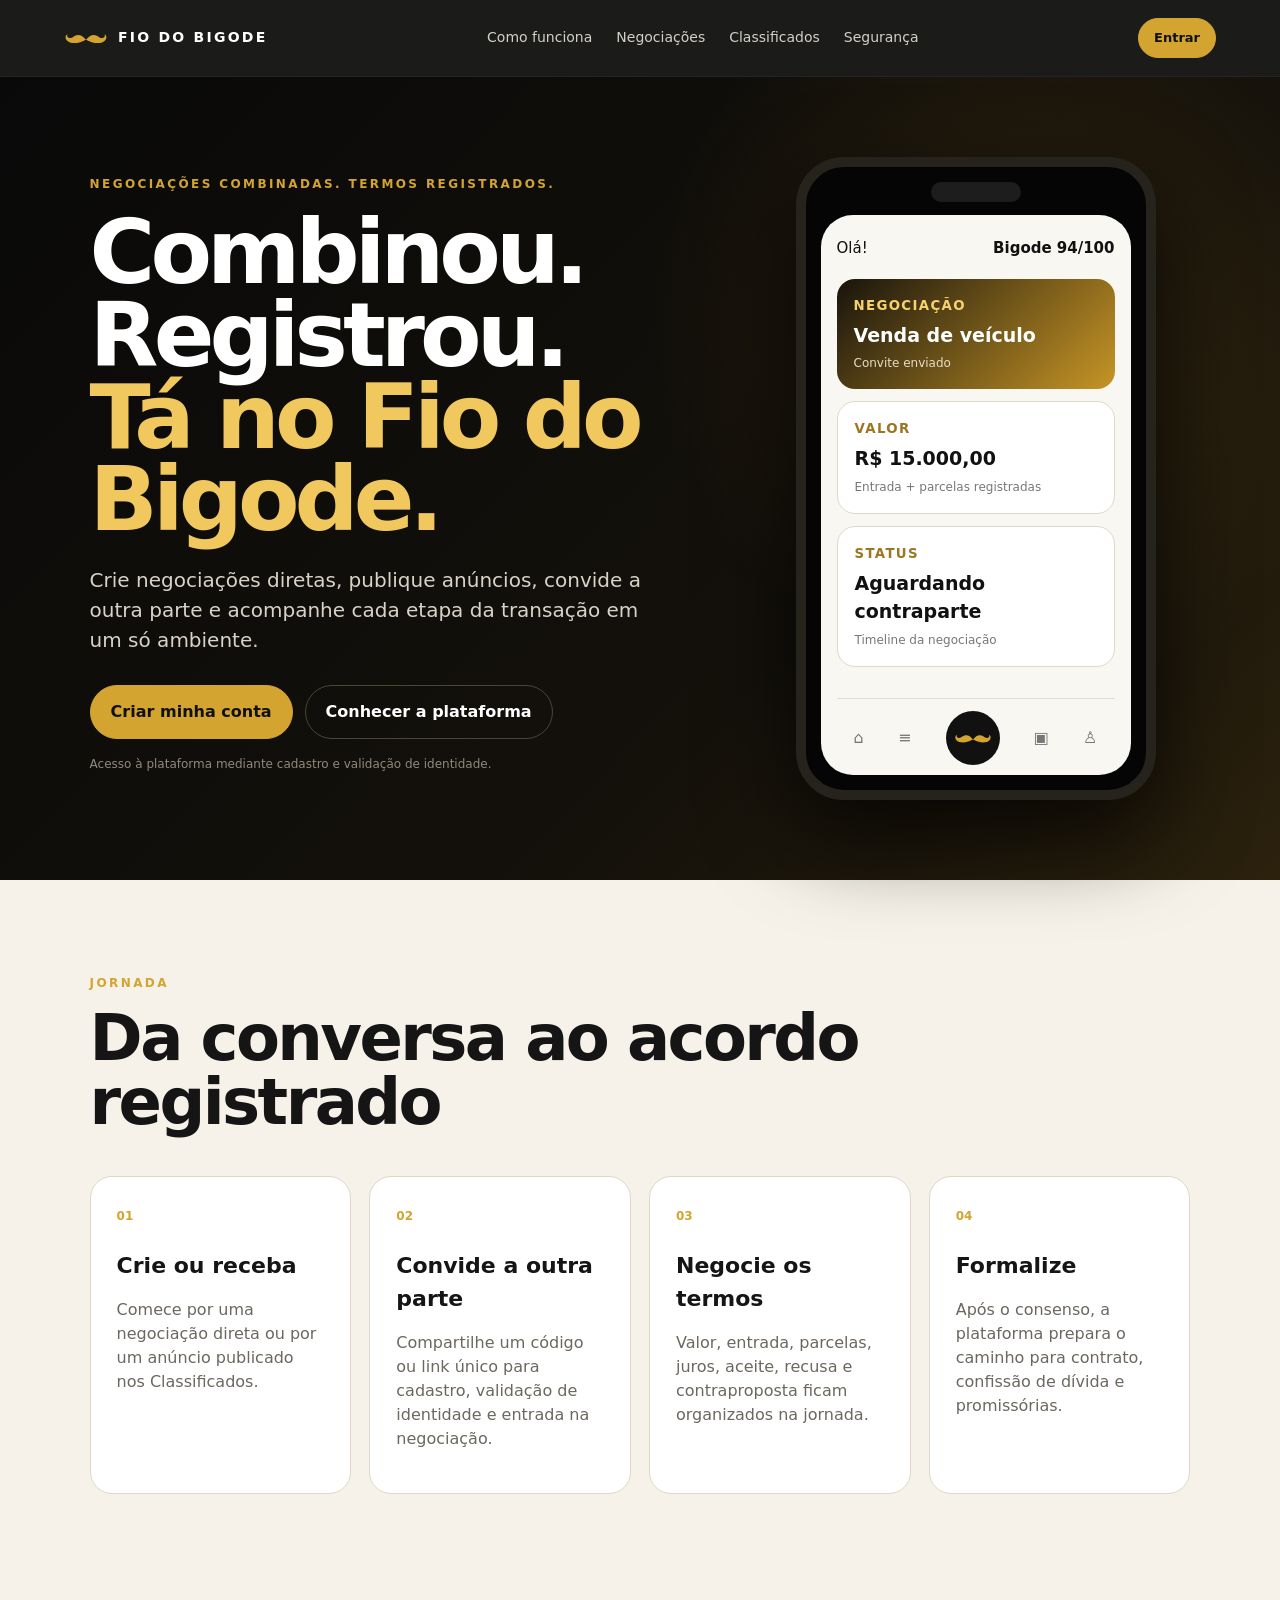
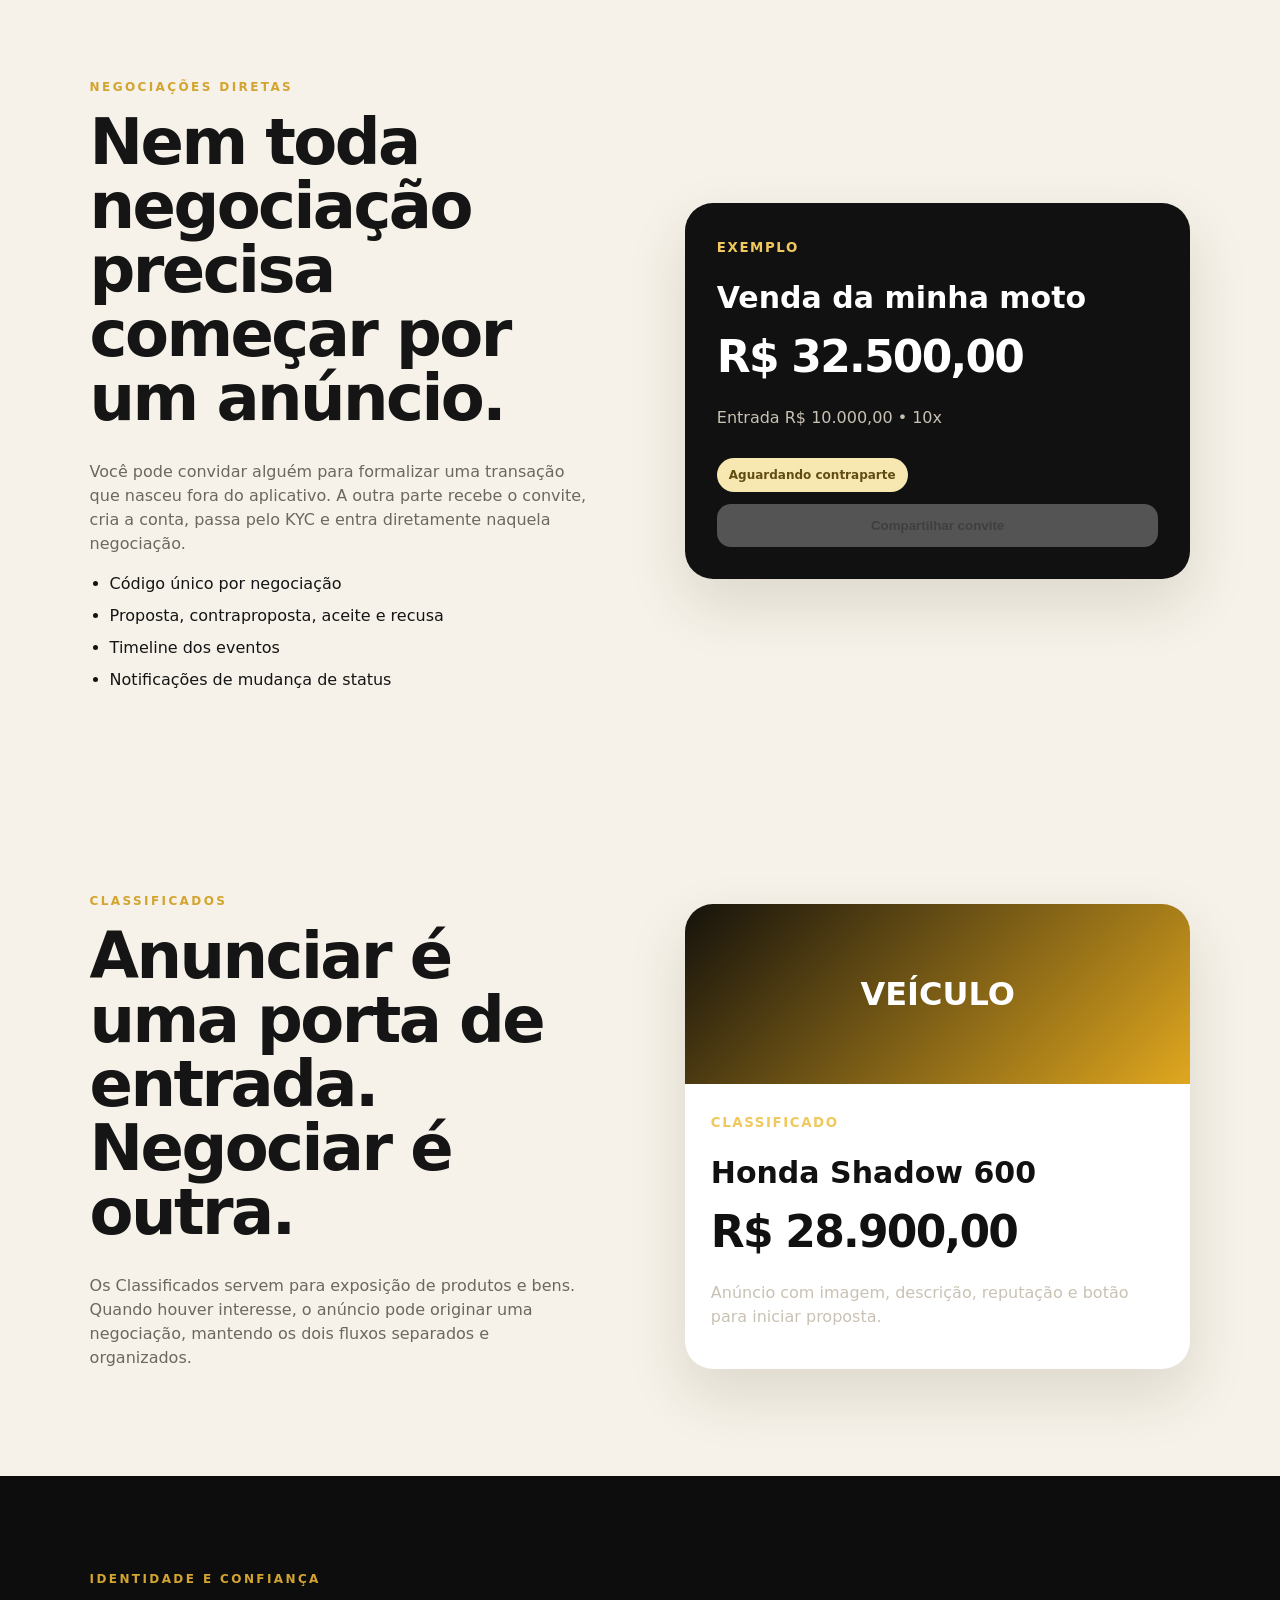
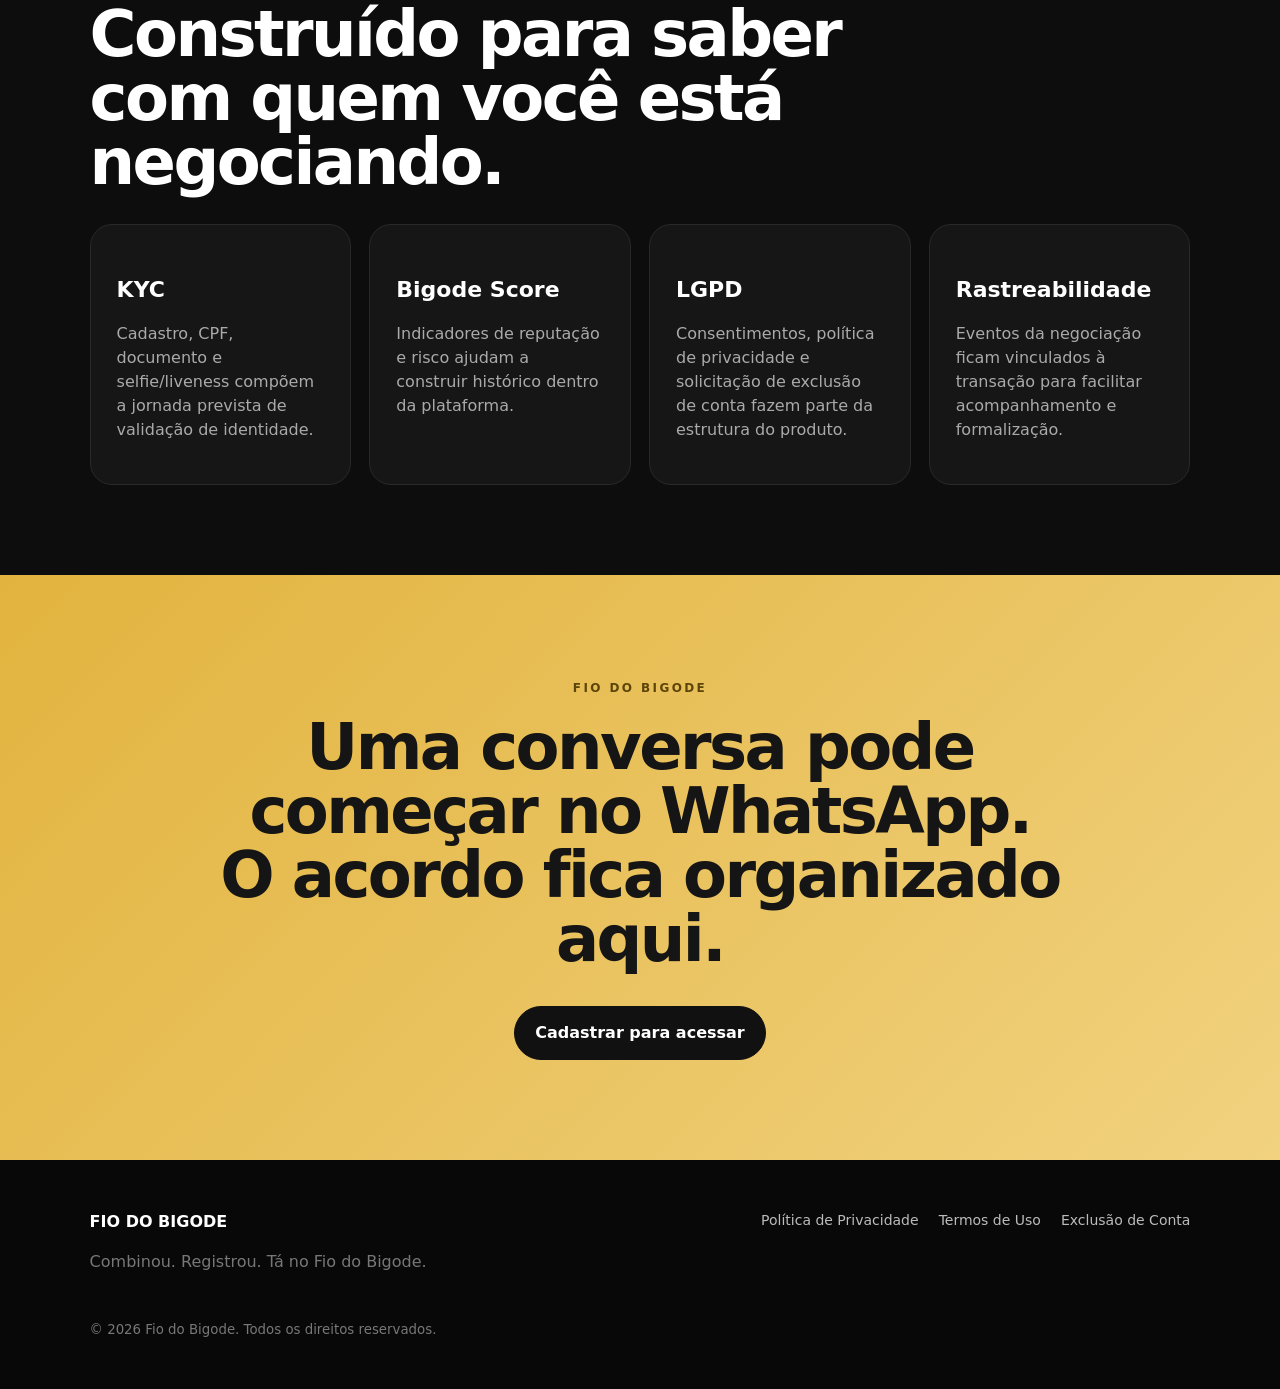
==== index.html @ cb6062fe "fix: replace public demo CTAs with authenticated access" ====
<!doctype html>
<html lang="pt-BR">
<head>
  <meta charset="utf-8">
  <meta name="viewport" content="width=device-width,initial-scale=1">
  <meta name="theme-color" content="#0b0b0b">
  <meta name="description" content="Fio do Bigode: negociações, anúncios e formalização digital em um só lugar.">
  <title>Fio do Bigode — Combinou. Registrou.</title>
  <link rel="stylesheet" href="estilo.css">
</head>
<body>
<header class="topbar">
  <a class="brand" href="#inicio" aria-label="Fio do Bigode">
    <svg class="logo-mark" viewBox="0 0 100 46" aria-hidden="true"><path d="M50 27C44 20 39 16 32 16C23 16 20 24 12 23C8 22 6 19 8 15C3 16 2 23 6 28C12 35 24 36 35 33C42 31 47 28 50 27C53 28 58 31 65 33C76 36 88 35 94 28C98 23 97 16 92 15C94 19 92 22 88 23C80 24 77 16 68 16C61 16 56 20 50 27Z"/></svg>
    <span>FIO DO BIGODE</span>
  </a>
  <nav>
    <a href="#como-funciona">Como funciona</a>
    <a href="#negociacoes">Negociações</a>
    <a href="#classificados">Classificados</a>
    <a href="#seguranca">Segurança</a>
  </nav>
  <a class="btn small" href="https://sergiovfr-uni.github.io/fio-do-bigode-prototype/live.html">Entrar</a>
</header>

<main>
  <section class="hero" id="inicio">
    <div class="hero-copy">
      <span class="eyebrow">NEGOCIAÇÕES COMBINADAS. TERMOS REGISTRADOS.</span>
      <h1>Combinou.<br>Registrou.<br><em>Tá no Fio do Bigode.</em></h1>
      <p>Crie negociações diretas, publique anúncios, convide a outra parte e acompanhe cada etapa da transação em um só ambiente.</p>
      <div class="hero-actions">
        <a class="btn" href="https://sergiovfr-uni.github.io/fio-do-bigode-prototype/live.html?register=1">Criar minha conta</a>
        <a class="btn ghost" href="#como-funciona">Conhecer a plataforma</a>
      </div>
      <p class="note">Acesso à plataforma mediante cadastro e validação de identidade.</p>
    </div>
    <div class="phone" aria-label="Prévia do aplicativo">
      <div class="phone-top"></div>
      <div class="phone-screen">
        <div class="app-head"><span>Olá!</span><b>Bigode 94/100</b></div>
        <div class="mini-card gold"><small>NEGOCIAÇÃO</small><strong>Venda de veículo</strong><span>Convite enviado</span></div>
        <div class="mini-card"><small>VALOR</small><strong>R$ 15.000,00</strong><span>Entrada + parcelas registradas</span></div>
        <div class="mini-card"><small>STATUS</small><strong>Aguardando contraparte</strong><span>Timeline da negociação</span></div>
        <div class="app-nav"><span>⌂</span><span>≡</span><b><svg class="nav-logo" viewBox="0 0 100 46" aria-hidden="true"><path d="M50 27C44 20 39 16 32 16C23 16 20 24 12 23C8 22 6 19 8 15C3 16 2 23 6 28C12 35 24 36 35 33C42 31 47 28 50 27C53 28 58 31 65 33C76 36 88 35 94 28C98 23 97 16 92 15C94 19 92 22 88 23C80 24 77 16 68 16C61 16 56 20 50 27Z"/></svg></b><span>▣</span><span>♙</span></div>
      </div>
    </div>
  </section>

  <section class="section" id="como-funciona">
    <div class="section-head"><span class="eyebrow">JORNADA</span><h2>Da conversa ao acordo registrado</h2></div>
    <div class="steps">
      <article><span>01</span><h3>Crie ou receba</h3><p>Comece por uma negociação direta ou por um anúncio publicado nos Classificados.</p></article>
      <article><span>02</span><h3>Convide a outra parte</h3><p>Compartilhe um código ou link único para cadastro, validação de identidade e entrada na negociação.</p></article>
      <article><span>03</span><h3>Negocie os termos</h3><p>Valor, entrada, parcelas, juros, aceite, recusa e contraproposta ficam organizados na jornada.</p></article>
      <article><span>04</span><h3>Formalize</h3><p>Após o consenso, a plataforma prepara o caminho para contrato, confissão de dívida e promissórias.</p></article>
    </div>
  </section>

  <section class="section split" id="negociacoes">
    <div>
      <span class="eyebrow">NEGOCIAÇÕES DIRETAS</span>
      <h2>Nem toda negociação precisa começar por um anúncio.</h2>
      <p>Você pode convidar alguém para formalizar uma transação que nasceu fora do aplicativo. A outra parte recebe o convite, cria a conta, passa pelo KYC e entra diretamente naquela negociação.</p>
      <ul>
        <li>Código único por negociação</li>
        <li>Proposta, contraproposta, aceite e recusa</li>
        <li>Timeline dos eventos</li>
        <li>Notificações de mudança de status</li>
      </ul>
    </div>
    <div class="feature-card">
      <small>EXEMPLO</small>
      <h3>Venda da minha moto</h3>
      <div class="value">R$ 32.500,00</div>
      <p>Entrada R$ 10.000,00 • 10x</p>
      <div class="status">Aguardando contraparte</div>
      <button disabled>Compartilhar convite</button>
    </div>
  </section>

  <section class="section split reverse" id="classificados">
    <div class="feature-card listing">
      <div class="listing-cover">VEÍCULO</div>
      <small>CLASSIFICADO</small>
      <h3>Honda Shadow 600</h3>
      <div class="value">R$ 28.900,00</div>
      <p>Anúncio com imagem, descrição, reputação e botão para iniciar proposta.</p>
    </div>
    <div>
      <span class="eyebrow">CLASSIFICADOS</span>
      <h2>Anunciar é uma porta de entrada. Negociar é outra.</h2>
      <p>Os Classificados servem para exposição de produtos e bens. Quando houver interesse, o anúncio pode originar uma negociação, mantendo os dois fluxos separados e organizados.</p>
    </div>
  </section>

  <section class="section dark" id="seguranca">
    <div class="section-head"><span class="eyebrow">IDENTIDADE E CONFIANÇA</span><h2>Construído para saber com quem você está negociando.</h2></div>
    <div class="trust-grid">
      <article><h3>KYC</h3><p>Cadastro, CPF, documento e selfie/liveness compõem a jornada prevista de validação de identidade.</p></article>
      <article><h3>Bigode Score</h3><p>Indicadores de reputação e risco ajudam a construir histórico dentro da plataforma.</p></article>
      <article><h3>LGPD</h3><p>Consentimentos, política de privacidade e solicitação de exclusão de conta fazem parte da estrutura do produto.</p></article>
      <article><h3>Rastreabilidade</h3><p>Eventos da negociação ficam vinculados à transação para facilitar acompanhamento e formalização.</p></article>
    </div>
  </section>

  <section class="cta">
    <span class="eyebrow">FIO DO BIGODE</span>
    <h2>Uma conversa pode começar no WhatsApp.<br>O acordo fica organizado aqui.</h2>
    <a class="btn" href="https://sergiovfr-uni.github.io/fio-do-bigode-prototype/live.html?register=1">Cadastrar para acessar</a>
  </section>
</main>

<footer>
  <div><strong>FIO DO BIGODE</strong><p>Combinou. Registrou. Tá no Fio do Bigode.</p></div>
  <div class="footer-links">
    <a href="privacy.html">Política de Privacidade</a>
    <a href="terms.html">Termos de Uso</a>
    <a href="delete-account.html">Exclusão de Conta</a>
  </div>
  <small>© 2026 Fio do Bigode. Todos os direitos reservados.</small>
</footer>
</body>
</html>
---- estilo.css ----
:root{--bg:#0b0b0b;--panel:#141414;--gold:#d3a42f;--gold2:#f0c85e;--text:#f7f3e8;--muted:#aaa59a;--line:#2a2925;--white:#fff;--ink:#151515}*{box-sizing:border-box}html{scroll-behavior:smooth}body{margin:0;font-family:Inter,system-ui,-apple-system,BlinkMacSystemFont,"Segoe UI",sans-serif;background:#f6f2e9;color:var(--ink);line-height:1.5}a{text-decoration:none;color:inherit}.topbar{position:sticky;top:0;z-index:20;display:flex;align-items:center;justify-content:space-between;gap:24px;padding:18px 5vw;background:#0b0b0bee;color:#fff;backdrop-filter:blur(14px);border-bottom:1px solid #242424}.brand{display:flex;align-items:center;gap:10px;font-weight:900;letter-spacing:.16em;font-size:14px}.logo-mark{width:44px;height:24px;fill:var(--gold);display:block;flex:none}nav{display:flex;gap:24px;font-size:14px;color:#d4d0c8}nav a:hover{color:#fff}.btn{display:inline-flex;align-items:center;justify-content:center;border:1px solid var(--gold);background:var(--gold);color:#111;padding:14px 20px;border-radius:999px;font-weight:850}.btn.small{padding:9px 15px;font-size:13px}.btn.ghost{background:transparent;color:#fff;border-color:#4b4538}.hero{min-height:82vh;background:radial-gradient(circle at 80% 30%,#64491555,transparent 32%),linear-gradient(135deg,#090909,#14110b 65%,#2b210d);color:#fff;display:grid;grid-template-columns:1.15fr .85fr;gap:7vw;align-items:center;padding:80px 7vw}.hero h1{font-size:clamp(52px,7vw,100px);line-height:.92;margin:16px 0 24px;letter-spacing:-.055em}.hero h1 em{font-style:normal;color:var(--gold2)}.hero p{max-width:700px;font-size:20px;color:#d8d2c7}.eyebrow{display:inline-block;font-size:12px;font-weight:900;letter-spacing:.2em;color:var(--gold)}.hero-actions{display:flex;gap:12px;flex-wrap:wrap;margin-top:30px}.note{font-size:12px!important;color:#8f897f!important;margin-top:16px}.phone{width:min(360px,80vw);justify-self:center;border:10px solid #26231d;border-radius:48px;background:#050505;box-shadow:0 35px 90px #000b;padding:15px}.phone-top{width:90px;height:20px;background:#1d1d1d;border-radius:20px;margin:0 auto 13px}.phone-screen{background:#f9f7f1;border-radius:32px;padding:22px 16px 10px;color:#111;min-height:560px;display:flex;flex-direction:column}.app-head{display:flex;justify-content:space-between;align-items:center;font-size:15px;margin-bottom:20px}.mini-card{background:#fff;border:1px solid #ded8cb;border-radius:18px;padding:17px;margin-bottom:12px;display:grid;gap:5px}.mini-card.gold{background:linear-gradient(135deg,#18140c,#c69526);color:#fff;border:0}.mini-card small{font-weight:900;letter-spacing:.1em;color:#9d7623}.mini-card.gold small{color:#f6d26e}.mini-card strong{font-size:19px}.mini-card span{font-size:12px;color:#777}.mini-card.gold span{color:#e8ddc5}.app-nav{margin-top:auto;border-top:1px solid #e2ddd1;display:flex;justify-content:space-around;align-items:center;padding-top:12px;color:#777}.app-nav b{display:grid;place-items:center;width:54px;height:54px;border-radius:50%;background:#111;color:var(--gold)}.nav-logo{width:38px;height:20px;fill:var(--gold);display:block}.section{padding:90px 7vw}.section-head{max-width:800px}.section h2,.cta h2{font-size:clamp(36px,5vw,68px);letter-spacing:-.04em;line-height:1;margin:12px 0 30px}.steps{display:grid;grid-template-columns:repeat(4,1fr);gap:18px;margin-top:42px}.steps article,.trust-grid article{background:#fff;border:1px solid #ded8ca;border-radius:22px;padding:26px}.steps article>span{font-size:12px;font-weight:900;color:var(--gold)}.steps h3,.trust-grid h3{font-size:22px;margin:22px 0 8px}.steps p,.trust-grid p,.split p{color:#6c675f}.split{display:grid;grid-template-columns:1fr 1fr;gap:7vw;align-items:center}.split.reverse>div:first-child{order:1}.split ul{padding-left:20px;display:grid;gap:8px}.feature-card{background:#111;color:#fff;border-radius:28px;padding:32px;box-shadow:0 25px 60px #3d2c1022}.feature-card small{color:var(--gold2);font-weight:900;letter-spacing:.12em}.feature-card h3{font-size:30px;margin:16px 0 4px}.value{font-size:44px;font-weight:900;letter-spacing:-.04em}.feature-card p{color:#c9c2b4}.status{display:inline-block;background:#f7e8b1;color:#614d13;border-radius:999px;padding:8px 12px;font-size:12px;font-weight:850;margin:12px 0}.feature-card button{width:100%;padding:14px;border:0;border-radius:14px;font-weight:800}.listing{padding:0;overflow:hidden;background:#fff;color:#111}.listing-cover{height:180px;background:linear-gradient(135deg,#15120c,#e0a71f);display:grid;place-items:center;color:#fff;font-size:32px;font-weight:900;margin-bottom:26px}.listing small,.listing h3,.listing .value,.listing p{margin-left:26px;margin-right:26px}.listing p{padding-bottom:24px}.dark{background:#0d0d0d;color:#fff}.dark h2{max-width:900px}.trust-grid{display:grid;grid-template-columns:repeat(4,1fr);gap:18px}.trust-grid article{background:#161616;border-color:#292929}.trust-grid p{color:#aaa}.cta{text-align:center;padding:100px 7vw;background:linear-gradient(135deg,#e2b33e,#f1d27f)}.cta .eyebrow{color:#5c4509}.cta h2{max-width:900px;margin:16px auto 35px}.cta .btn{background:#111;border-color:#111;color:#fff}footer{background:#080808;color:#fff;padding:50px 7vw;display:grid;grid-template-columns:1fr auto;gap:30px;align-items:start}footer p,footer small{color:#777}.footer-links{display:flex;gap:20px;flex-wrap:wrap;color:#bbb;font-size:14px}footer small{grid-column:1/-1}@media(max-width:900px){nav{display:none}.hero,.split{grid-template-columns:1fr}.hero{padding-top:55px}.phone{margin-top:20px}.steps,.trust-grid{grid-template-columns:1fr 1fr}.split.reverse>div:first-child{order:0}}@media(max-width:600px){.topbar{padding:14px 18px}.brand span:last-child{font-size:11px}.logo-mark{width:38px;height:20px}.hero,.section,.cta{padding-left:22px;padding-right:22px}.hero{min-height:auto;padding-bottom:60px}.hero h1{font-size:52px}.hero p{font-size:17px}.hero-actions{display:grid}.phone{width:100%}.steps,.trust-grid{grid-template-columns:1fr}.section{padding-top:65px;padding-bottom:65px}.section h2,.cta h2{font-size:40px}.feature-card{padding:24px}.value{font-size:36px}footer{grid-template-columns:1fr}.footer-links{display:grid;gap:10px}}
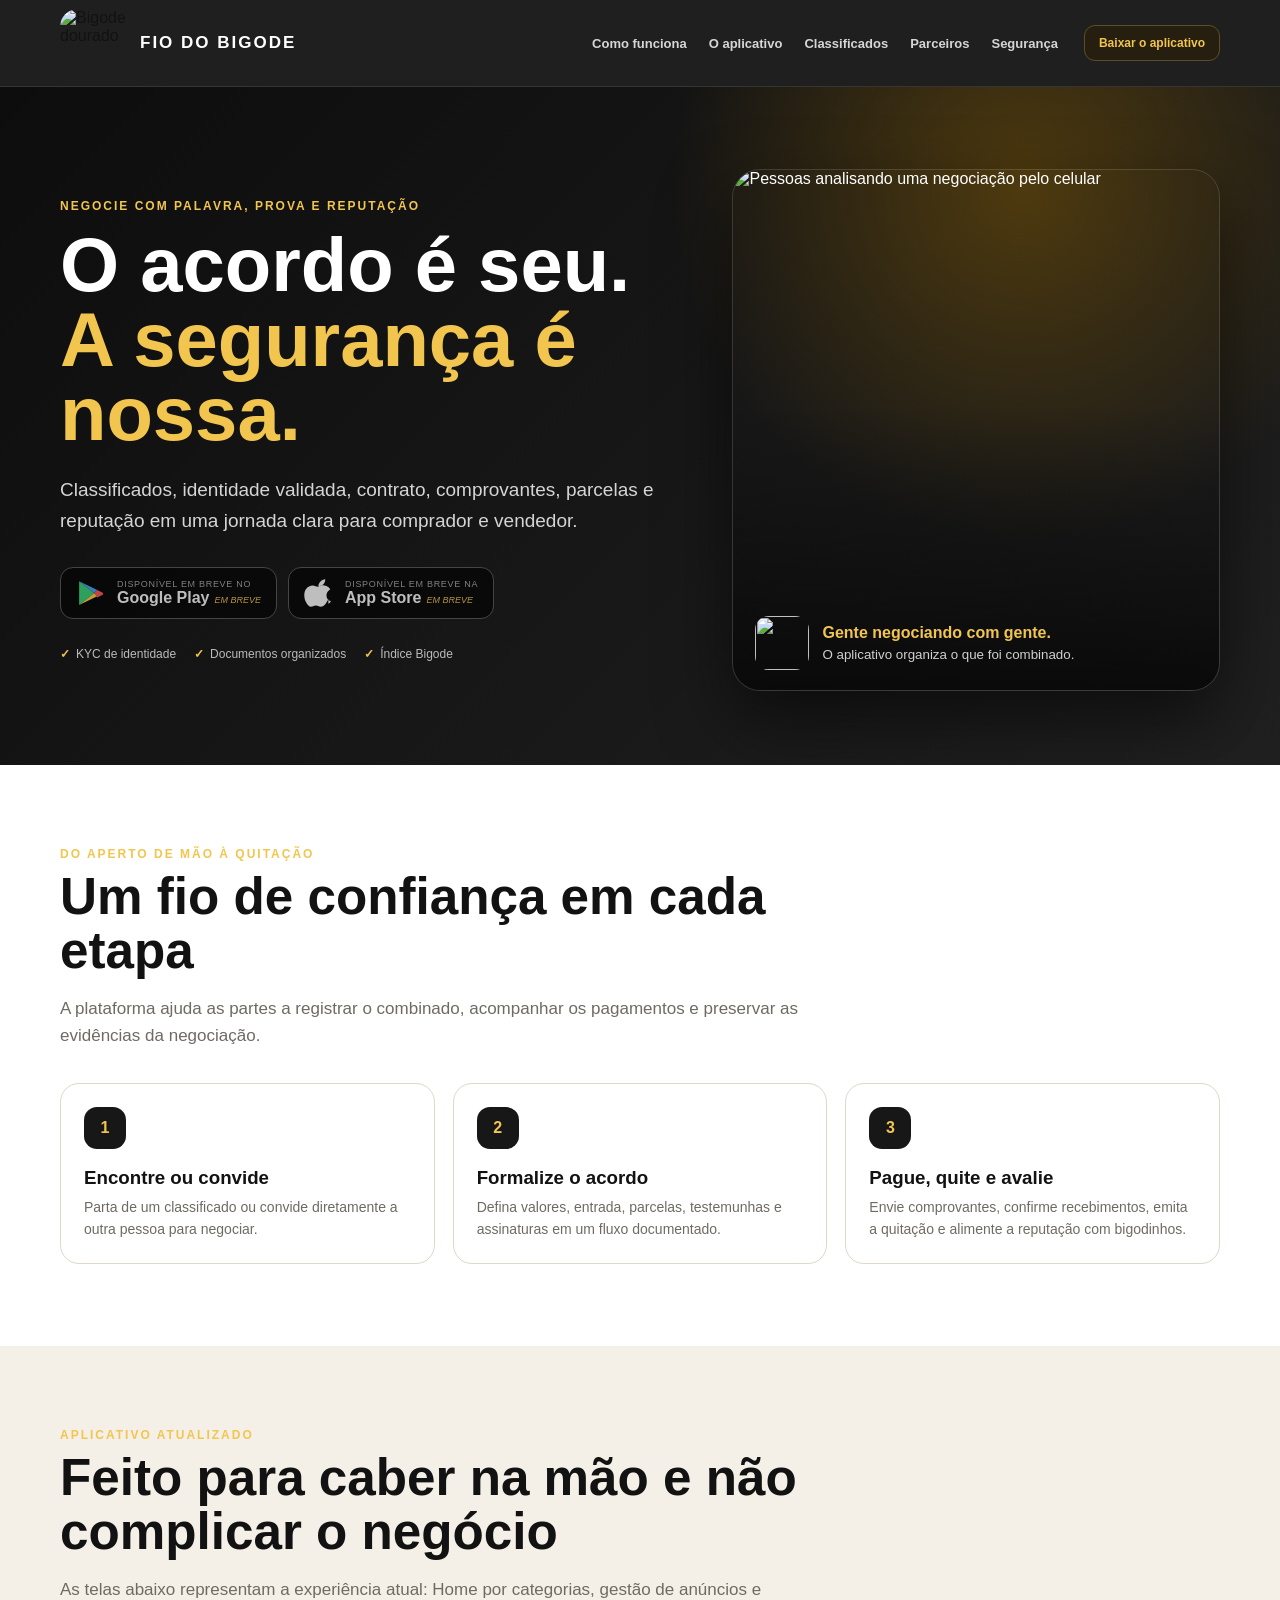
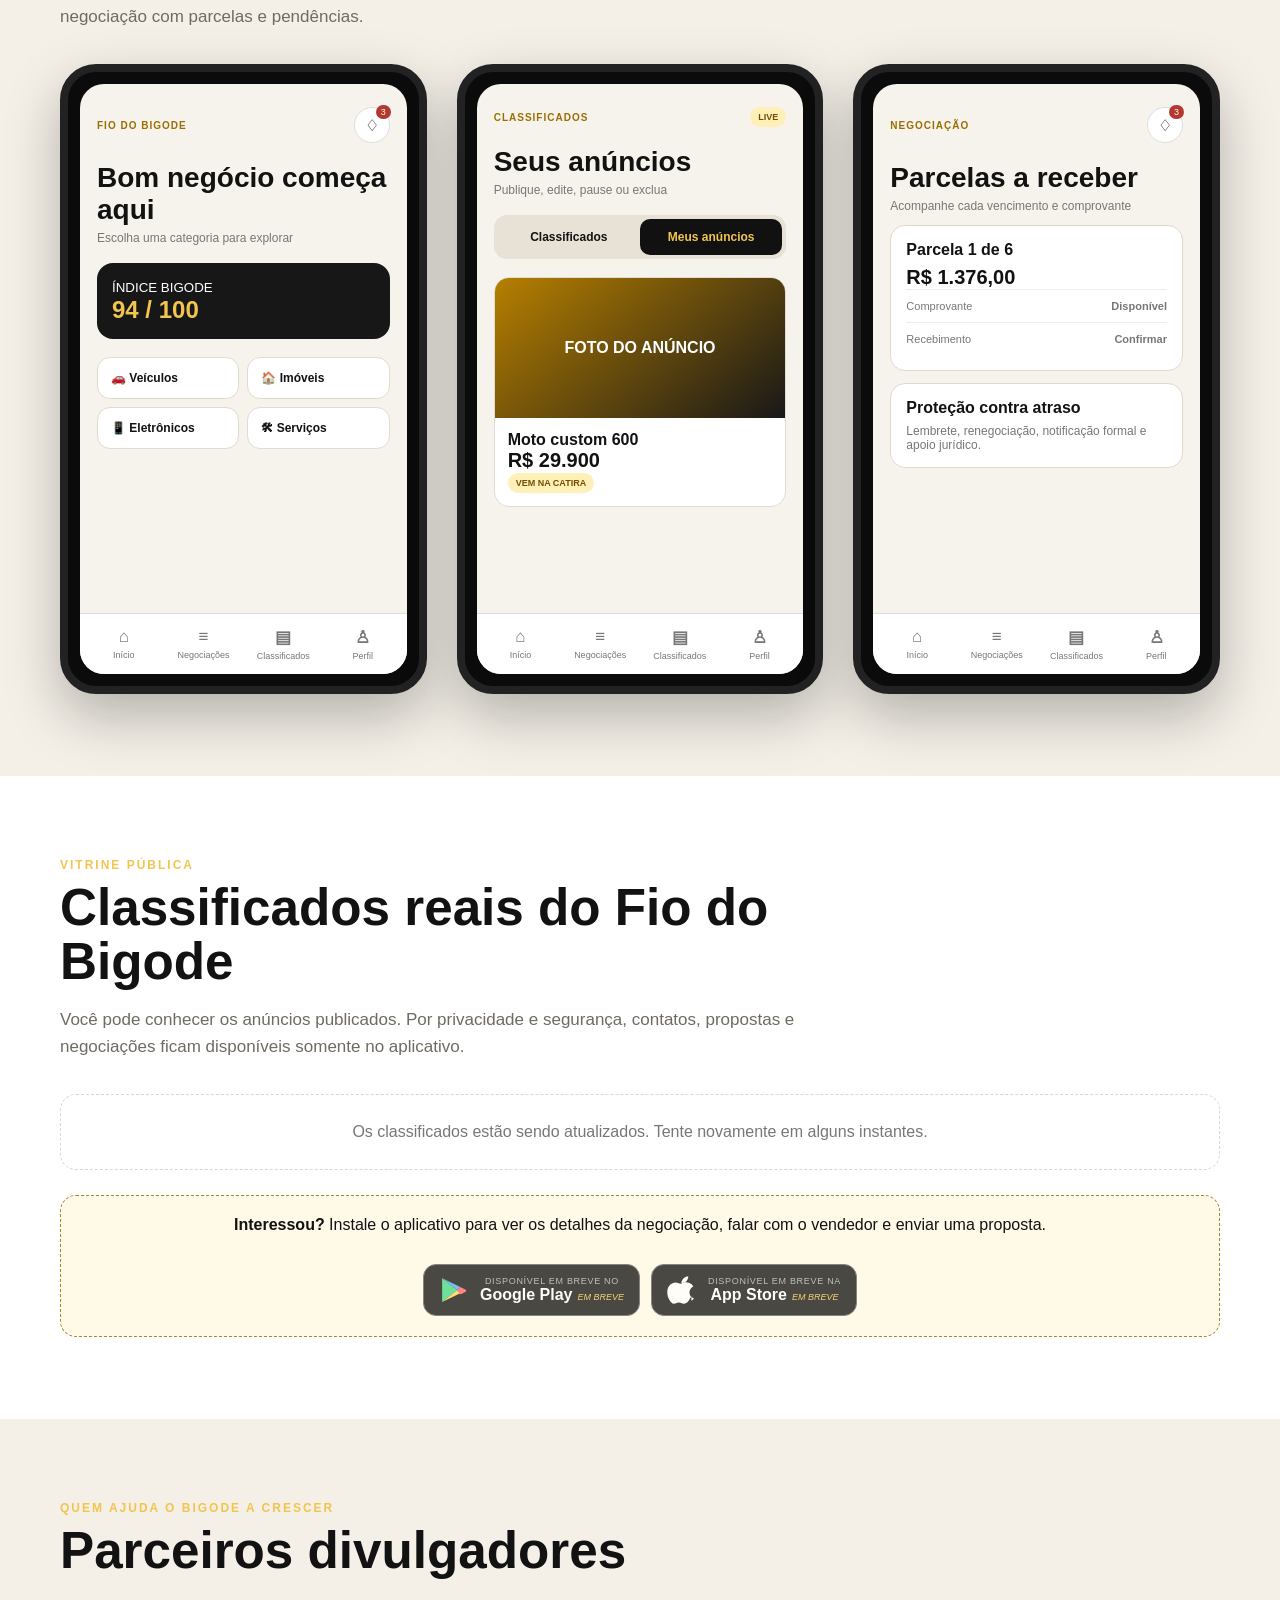
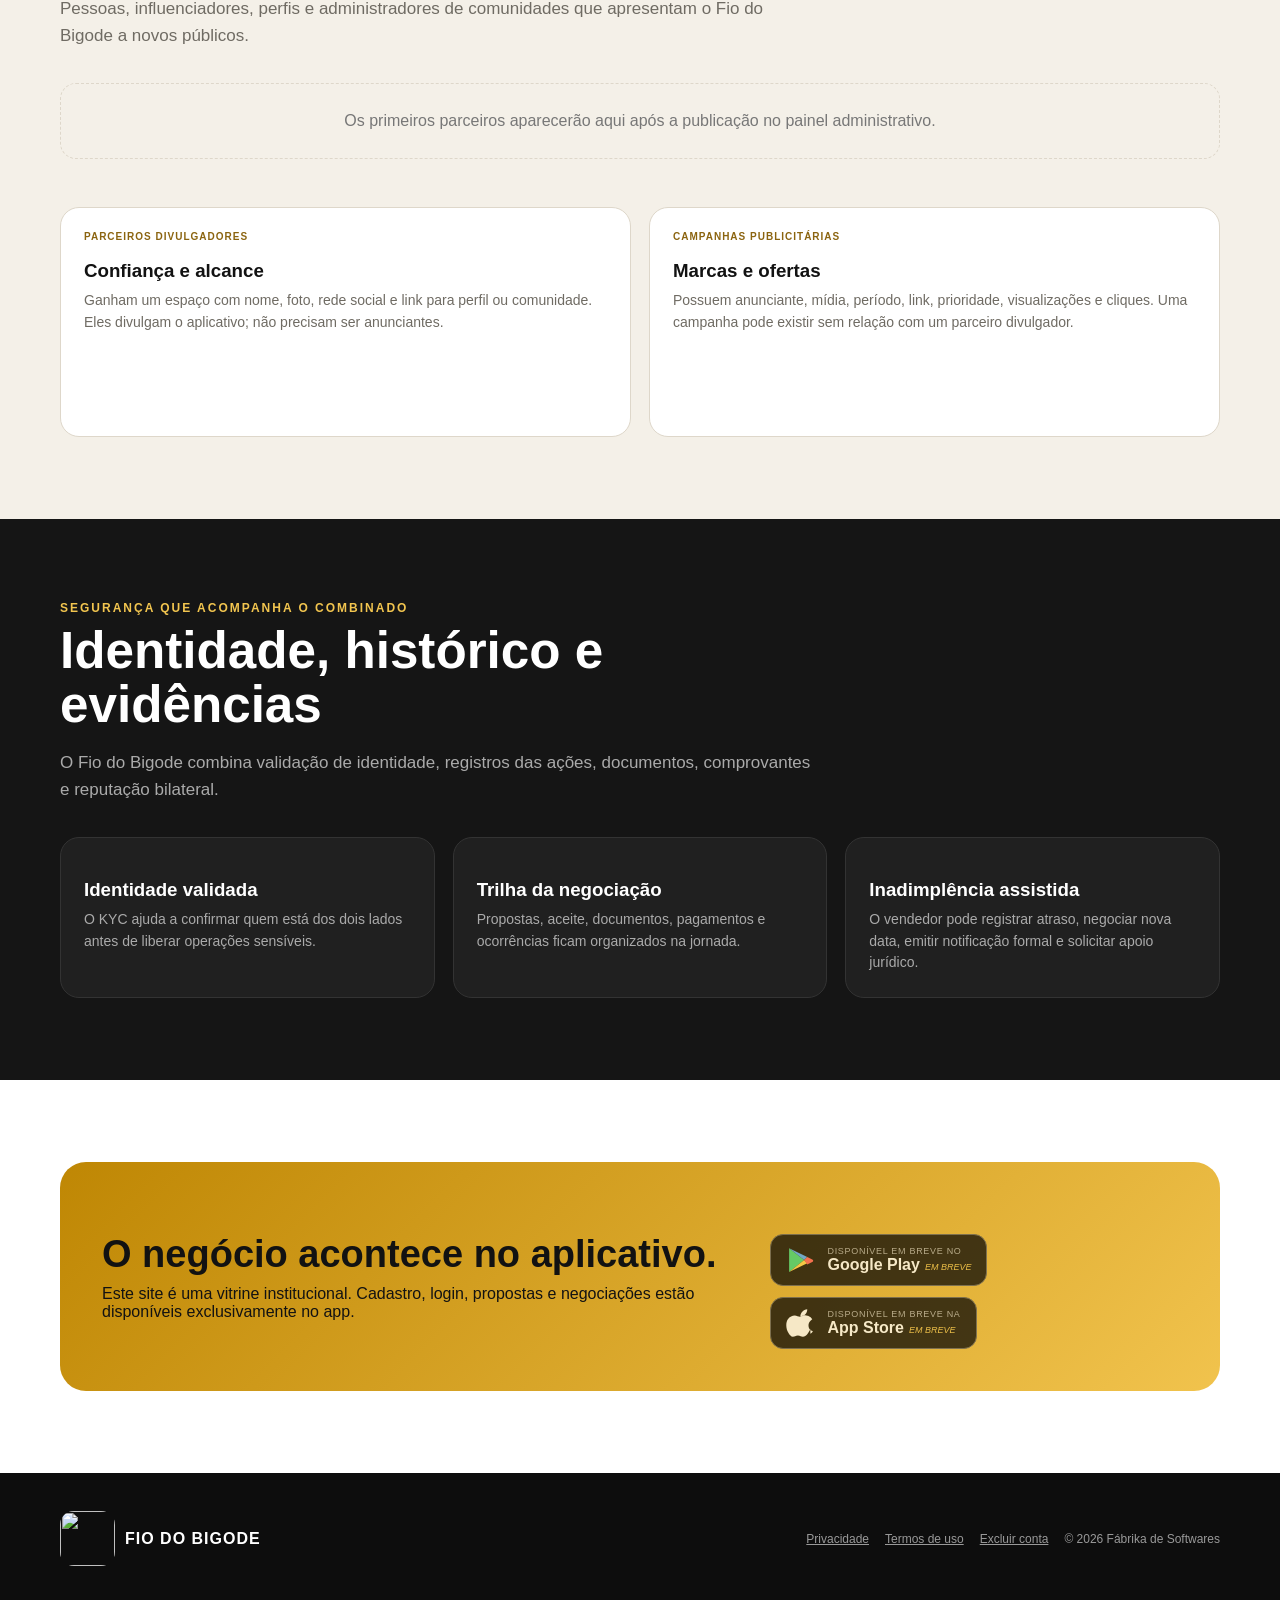
==== commit d17f7340: "feat: publish app-first institutional site" ====
--- a/index.html
+++ b/index.html
@@ -3,122 +3,52 @@
 <head>
   <meta charset="utf-8">
   <meta name="viewport" content="width=device-width,initial-scale=1">
-  <meta name="theme-color" content="#0b0b0b">
-  <meta name="description" content="Fio do Bigode: negociações, anúncios e formalização digital em um só lugar.">
-  <title>Fio do Bigode — Combinou. Registrou.</title>
-  <link rel="stylesheet" href="estilo.css">
+  <meta name="theme-color" content="#111111">
+  <meta name="description" content="Fio do Bigode: classificados, negociações documentadas, KYC e reputação para negociar com mais segurança.">
+  <link rel="icon" type="image/svg+xml" href="assets/icon.svg">
+  <link rel="apple-touch-icon" href="assets/icon.svg">
+  <title>Fio do Bigode • Negócio bom tem palavra e documento</title>
+  <style>
+    :root{--gold:#dda20d;--gold2:#f2c54f;--ink:#121212;--paper:#f4f0e8;--white:#fff;--muted:#6f6b63;--line:#ded7ca;--green:#277a48}*{box-sizing:border-box}html{scroll-behavior:smooth}body{margin:0;background:var(--paper);color:var(--ink);font-family:Inter,-apple-system,BlinkMacSystemFont,"Segoe UI",sans-serif}a{color:inherit}img{max-width:100%;display:block}.wrap{width:min(1160px,calc(100% - 40px));margin:auto}.nav{position:sticky;top:0;z-index:20;background:#111e;border-bottom:1px solid #ffffff18;backdrop-filter:blur(16px)}.navIn{min-height:86px;display:flex;align-items:center;gap:26px}.brand{display:flex;align-items:center;gap:12px;text-decoration:none;margin-right:auto}.brand img{width:68px;height:68px;border-radius:18px}.brand strong{color:#fff;font-size:17px;letter-spacing:2px}.links{display:flex;gap:22px}.links a{color:#d6d6d6;text-decoration:none;font-size:13px;font-weight:700}.links a:hover{color:var(--gold2)}.downloadMini{border:1px solid #5c4d28;background:#261f0f;color:var(--gold2);border-radius:11px;padding:10px 14px;text-decoration:none;font-size:12px;font-weight:900}.hero{background:radial-gradient(circle at 80% 15%,#4e3a0e 0,transparent 30%),linear-gradient(135deg,#0d0d0d,#202020);color:#fff;padding:82px 0 74px;overflow:hidden}.heroGrid{display:grid;grid-template-columns:1.12fr .88fr;align-items:center;gap:52px}.eyebrow{font-size:12px;letter-spacing:2px;text-transform:uppercase;color:var(--gold2);font-weight:900}.hero h1{font-size:clamp(42px,6vw,76px);line-height:.98;margin:15px 0 22px;max-width:780px}.hero h1 span{color:var(--gold2)}.lead{font-size:19px;line-height:1.65;color:#d5d5d5;max-width:690px}.stores{display:flex;gap:11px;flex-wrap:wrap;margin-top:30px}.store{min-width:190px;display:flex;align-items:center;gap:11px;background:#050505;border:1px solid #585858;border-radius:13px;padding:10px 15px;color:#fff;text-decoration:none;transition:.2s}.store:not([aria-disabled=true]):hover{transform:translateY(-2px);border-color:var(--gold)}.store[aria-disabled=true]{opacity:.72;cursor:default}.store svg{width:30px;height:30px;flex:0 0 auto}.store small{display:block;color:#aaa;font-size:9px;text-transform:uppercase;letter-spacing:.7px}.store b{font-size:16px}.soon{display:inline-block;margin-left:5px;color:var(--gold2);font-size:9px}.heroPeople{position:relative;margin:0;border-radius:28px;overflow:hidden;min-height:520px;border:1px solid #ffffff22;box-shadow:0 30px 70px #0008}.heroPeople>img{width:100%;height:520px;object-fit:cover;object-position:center}.heroPeople:after{content:"";position:absolute;inset:0;background:linear-gradient(180deg,transparent 45%,#080808e8)}.heroCaption{position:absolute;z-index:2;left:22px;right:22px;bottom:20px;display:flex;align-items:center;gap:13px;color:#fff}.heroCaption img{width:54px;height:54px;border-radius:14px;flex:0 0 auto}.heroCaption b{display:block;color:var(--gold2);margin-bottom:3px}.heroCaption small{color:#d0d0d0}.trust{display:flex;gap:18px;flex-wrap:wrap;margin-top:28px;color:#bbb;font-size:12px}.trust span:before{content:"✓";color:var(--gold2);font-weight:900;margin-right:6px}.section{padding:82px 0}.section.white{background:#fff}.section.dark{background:#151515;color:#fff}.sectionHead{max-width:760px;margin-bottom:34px}.sectionHead h2{font-size:clamp(32px,4vw,52px);line-height:1.05;margin:9px 0 15px}.sectionHead p{color:var(--muted);font-size:17px;line-height:1.6}.dark .sectionHead p{color:#aaa}.steps,.splitCards{display:grid;grid-template-columns:repeat(3,1fr);gap:18px}.card{background:#fff;border:1px solid var(--line);border-radius:19px;padding:23px}.dark .card{background:#202020;border-color:#333}.number{width:42px;height:42px;border-radius:13px;display:grid;place-items:center;background:#171717;color:var(--gold2);font-weight:900}.card h3{margin:18px 0 8px}.card p{margin:0;color:var(--muted);line-height:1.55;font-size:14px}.dark .card p{color:#aaa}.phones{display:grid;grid-template-columns:repeat(3,1fr);gap:30px;align-items:start}.phone{background:#0b0b0b;border:8px solid #222;border-radius:36px;padding:12px;box-shadow:0 22px 55px #0004}.phoneScreen{background:#f6f3ed;border-radius:24px;min-height:590px;padding:23px 17px 82px;position:relative;overflow:hidden}.phoneBar{display:flex;justify-content:space-between;align-items:center}.phoneBrand{font-size:10px;font-weight:900;color:#9b6e00;letter-spacing:1px}.bell{width:36px;height:36px;border-radius:99px;background:#fff;border:1px solid #ddd;display:grid;place-items:center;position:relative}.bell:after{content:"3";position:absolute;right:-2px;top:-3px;background:#b4382e;color:#fff;font-size:9px;border-radius:99px;padding:2px 5px}.phone h3{font-size:28px;margin:19px 0 5px}.phone .sub{color:#777;font-size:12px}.score{background:#171717;color:#fff;border-radius:16px;padding:15px;margin:18px 0}.score b{color:var(--gold2);font-size:24px}.cats{display:grid;grid-template-columns:1fr 1fr;gap:8px}.cat{background:#fff;border:1px solid #e2dbcf;border-radius:13px;padding:13px;font-size:12px;font-weight:800}.listingMini{margin-top:13px;background:#fff;border:1px solid #e2dbcf;border-radius:15px;overflow:hidden}.listingPic{height:140px;background:linear-gradient(140deg,#b67f00,#181818);display:grid;place-items:center;color:#fff;font-weight:900}.listingBody{padding:13px}.price{font-size:20px;font-weight:900}.trade{display:inline-block;background:#fff0b7;color:#744e00;padding:5px 8px;border-radius:99px;font-size:9px;font-weight:900;animation:pulse 1.8s infinite}@keyframes pulse{50%{box-shadow:0 0 0 6px #dda20d20}}.tabs{display:grid;grid-template-columns:1fr 1fr;background:#e7e1d6;border-radius:13px;padding:4px;margin:18px 0}.tabs b{padding:11px;text-align:center;border-radius:10px;font-size:12px}.tabs .on{background:#111;color:var(--gold2)}.dealBox{background:#fff;border:1px solid #e0d8ca;border-radius:15px;padding:15px;margin-top:12px}.dealBox strong{display:block;margin-bottom:7px}.statusLine{display:flex;justify-content:space-between;font-size:11px;color:#777;padding:10px 0;border-top:1px solid #eee}.phoneNav{position:absolute;inset:auto 0 0;background:#fff;border-top:1px solid #ddd;display:grid;grid-template-columns:repeat(4,1fr);padding:13px 4px}.phoneNav span{text-align:center;font-size:9px;color:#777}.phoneNav b{display:block;font-size:17px;margin-bottom:3px}.liveGrid{display:grid;grid-template-columns:repeat(3,1fr);gap:18px}.listingCard{background:#fff;border:1px solid var(--line);border-radius:18px;overflow:hidden}.listingImage{height:210px;background:linear-gradient(135deg,#c7961d,#272727);display:grid;place-items:center;color:#fff;font-weight:900}.listingImage img{width:100%;height:100%;object-fit:cover}.listingInfo{padding:18px}.listingMeta{font-size:11px;color:#80600c;font-weight:900;text-transform:uppercase}.listingInfo h3{margin:7px 0 13px}.listingFoot{display:flex;justify-content:space-between;align-items:end;gap:10px}.locked{margin-top:25px;border:1px dashed #a9852f;background:#fff9e8;border-radius:16px;padding:20px;text-align:center}.partners{display:grid;grid-template-columns:repeat(3,1fr);gap:18px}.partner{display:flex;align-items:center;gap:15px;background:#fff;border:1px solid var(--line);border-radius:17px;padding:17px;text-decoration:none}.partner:hover{border-color:var(--gold)}.avatar{width:66px;height:66px;border-radius:50%;background:#171717;color:var(--gold2);display:grid;place-items:center;overflow:hidden;font-size:22px;font-weight:900;flex:0 0 auto}.avatar img{width:100%;height:100%;object-fit:cover}.partner small{display:block;color:#8b6410;font-weight:900;text-transform:uppercase}.partner p{margin:5px 0 0;color:#777;font-size:12px}.campaignVs{display:grid;grid-template-columns:1fr 1fr;gap:18px}.campaignVs .card{min-height:230px}.tag{font-size:10px;font-weight:900;letter-spacing:1px;color:#8b6410}.cta{background:linear-gradient(135deg,#bf8704,#f1c34d);border-radius:26px;padding:42px;display:flex;align-items:center;gap:30px;justify-content:space-between}.cta h2{font-size:38px;margin:0 0 9px}.cta p{margin:0;max-width:680px}.footer{background:#0d0d0d;color:#999;padding:38px 0}.footerIn{display:flex;justify-content:space-between;align-items:center;gap:20px}.footerBrand{display:flex;align-items:center;gap:10px;color:#fff;font-weight:900;letter-spacing:1px}.footerBrand img{width:55px;height:55px;border-radius:14px}.legal{display:flex;gap:16px;font-size:12px}.legal a:hover{color:#fff}.empty{grid-column:1/-1;text-align:center;color:#777;padding:28px;border:1px dashed var(--line);border-radius:16px}.skeleton{min-height:260px;background:linear-gradient(100deg,#eee 20%,#fafafa 40%,#eee 60%);background-size:200% 100%;animation:shine 1.2s infinite}@keyframes shine{to{background-position:-200% 0}}
+    @media(max-width:900px){.links{display:none}.heroGrid{grid-template-columns:1fr}.heroPeople{min-height:390px}.heroPeople>img{height:390px}.steps,.splitCards,.phones,.liveGrid,.partners{grid-template-columns:1fr 1fr}.campaignVs{grid-template-columns:1fr}.navIn{min-height:76px}.brand img{width:58px;height:58px}.brand strong{font-size:14px}.cta{display:block}.cta .stores{margin-top:22px}}
+    @media(max-width:620px){.wrap{width:min(100% - 26px,1160px)}.hero{padding:56px 0}.hero h1{font-size:46px}.lead{font-size:16px}.section{padding:60px 0}.steps,.splitCards,.phones,.liveGrid,.partners{grid-template-columns:1fr}.phones{padding:0 18px}.phoneScreen{min-height:560px}.downloadMini{display:none}.campaignVs{grid-template-columns:1fr}.cta{padding:27px}.cta h2{font-size:30px}.footerIn{display:block}.legal{margin-top:18px;flex-wrap:wrap}}
+  </style>
 </head>
 <body>
-<header class="topbar">
-  <a class="brand" href="#inicio" aria-label="Fio do Bigode">
-    <svg class="logo-mark" viewBox="0 0 100 46" aria-hidden="true"><path d="M50 27C44 20 39 16 32 16C23 16 20 24 12 23C8 22 6 19 8 15C3 16 2 23 6 28C12 35 24 36 35 33C42 31 47 28 50 27C53 28 58 31 65 33C76 36 88 35 94 28C98 23 97 16 92 15C94 19 92 22 88 23C80 24 77 16 68 16C61 16 56 20 50 27Z"/></svg>
-    <span>FIO DO BIGODE</span>
-  </a>
-  <nav>
-    <a href="#como-funciona">Como funciona</a>
-    <a href="#negociacoes">Negociações</a>
-    <a href="#classificados">Classificados</a>
-    <a href="#seguranca">Segurança</a>
-  </nav>
-  <a class="btn small" href="https://sergiovfr-uni.github.io/fio-do-bigode-prototype/live.html">Entrar</a>
-</header>
+  <nav class="nav"><div class="wrap navIn"><a class="brand" href="#inicio"><img src="assets/icon.svg" alt="Bigode dourado"><strong>FIO DO BIGODE</strong></a><div class="links"><a href="#como-funciona">Como funciona</a><a href="#app">O aplicativo</a><a href="#classificados">Classificados</a><a href="#parceiros">Parceiros</a><a href="#seguranca">Segurança</a></div><a class="downloadMini" href="#baixar">Baixar o aplicativo</a></div></nav>
 
-<main>
-  <section class="hero" id="inicio">
-    <div class="hero-copy">
-      <span class="eyebrow">NEGOCIAÇÕES COMBINADAS. TERMOS REGISTRADOS.</span>
-      <h1>Combinou.<br>Registrou.<br><em>Tá no Fio do Bigode.</em></h1>
-      <p>Crie negociações diretas, publique anúncios, convide a outra parte e acompanhe cada etapa da transação em um só ambiente.</p>
-      <div class="hero-actions">
-        <a class="btn" href="https://sergiovfr-uni.github.io/fio-do-bigode-prototype/live.html?register=1">Criar minha conta</a>
-        <a class="btn ghost" href="#como-funciona">Conhecer a plataforma</a>
-      </div>
-      <p class="note">Acesso à plataforma mediante cadastro e validação de identidade.</p>
-    </div>
-    <div class="phone" aria-label="Prévia do aplicativo">
-      <div class="phone-top"></div>
-      <div class="phone-screen">
-        <div class="app-head"><span>Olá!</span><b>Bigode 94/100</b></div>
-        <div class="mini-card gold"><small>NEGOCIAÇÃO</small><strong>Venda de veículo</strong><span>Convite enviado</span></div>
-        <div class="mini-card"><small>VALOR</small><strong>R$ 15.000,00</strong><span>Entrada + parcelas registradas</span></div>
-        <div class="mini-card"><small>STATUS</small><strong>Aguardando contraparte</strong><span>Timeline da negociação</span></div>
-        <div class="app-nav"><span>⌂</span><span>≡</span><b><svg class="nav-logo" viewBox="0 0 100 46" aria-hidden="true"><path d="M50 27C44 20 39 16 32 16C23 16 20 24 12 23C8 22 6 19 8 15C3 16 2 23 6 28C12 35 24 36 35 33C42 31 47 28 50 27C53 28 58 31 65 33C76 36 88 35 94 28C98 23 97 16 92 15C94 19 92 22 88 23C80 24 77 16 68 16C61 16 56 20 50 27Z"/></svg></b><span>▣</span><span>♙</span></div>
-      </div>
-    </div>
-  </section>
+  <header id="inicio" class="hero"><div class="wrap heroGrid"><div><div class="eyebrow">Negocie com palavra, prova e reputação</div><h1>O acordo é seu.<br><span>A segurança é nossa.</span></h1><p class="lead">Classificados, identidade validada, contrato, comprovantes, parcelas e reputação em uma jornada clara para comprador e vendedor.</p><div class="stores" data-store-buttons></div><div class="trust"><span>KYC de identidade</span><span>Documentos organizados</span><span>Índice Bigode</span></div></div><figure class="heroPeople"><img src="https://images.pexels.com/photos/5756861/pexels-photo-5756861.jpeg?auto=compress&cs=tinysrgb&w=1260" alt="Pessoas analisando uma negociação pelo celular"><figcaption class="heroCaption"><img src="assets/icon.svg" alt=""><span><b>Gente negociando com gente.</b><small>O aplicativo organiza o que foi combinado.</small></span></figcaption></figure></div></header>
 
-  <section class="section" id="como-funciona">
-    <div class="section-head"><span class="eyebrow">JORNADA</span><h2>Da conversa ao acordo registrado</h2></div>
-    <div class="steps">
-      <article><span>01</span><h3>Crie ou receba</h3><p>Comece por uma negociação direta ou por um anúncio publicado nos Classificados.</p></article>
-      <article><span>02</span><h3>Convide a outra parte</h3><p>Compartilhe um código ou link único para cadastro, validação de identidade e entrada na negociação.</p></article>
-      <article><span>03</span><h3>Negocie os termos</h3><p>Valor, entrada, parcelas, juros, aceite, recusa e contraproposta ficam organizados na jornada.</p></article>
-      <article><span>04</span><h3>Formalize</h3><p>Após o consenso, a plataforma prepara o caminho para contrato, confissão de dívida e promissórias.</p></article>
-    </div>
-  </section>
+  <section id="como-funciona" class="section white"><div class="wrap"><div class="sectionHead"><div class="eyebrow">Do aperto de mão à quitação</div><h2>Um fio de confiança em cada etapa</h2><p>A plataforma ajuda as partes a registrar o combinado, acompanhar os pagamentos e preservar as evidências da negociação.</p></div><div class="steps"><article class="card"><div class="number">1</div><h3>Encontre ou convide</h3><p>Parta de um classificado ou convide diretamente a outra pessoa para negociar.</p></article><article class="card"><div class="number">2</div><h3>Formalize o acordo</h3><p>Defina valores, entrada, parcelas, testemunhas e assinaturas em um fluxo documentado.</p></article><article class="card"><div class="number">3</div><h3>Pague, quite e avalie</h3><p>Envie comprovantes, confirme recebimentos, emita a quitação e alimente a reputação com bigodinhos.</p></article></div></div></section>
 
-  <section class="section split" id="negociacoes">
-    <div>
-      <span class="eyebrow">NEGOCIAÇÕES DIRETAS</span>
-      <h2>Nem toda negociação precisa começar por um anúncio.</h2>
-      <p>Você pode convidar alguém para formalizar uma transação que nasceu fora do aplicativo. A outra parte recebe o convite, cria a conta, passa pelo KYC e entra diretamente naquela negociação.</p>
-      <ul>
-        <li>Código único por negociação</li>
-        <li>Proposta, contraproposta, aceite e recusa</li>
-        <li>Timeline dos eventos</li>
-        <li>Notificações de mudança de status</li>
-      </ul>
-    </div>
-    <div class="feature-card">
-      <small>EXEMPLO</small>
-      <h3>Venda da minha moto</h3>
-      <div class="value">R$ 32.500,00</div>
-      <p>Entrada R$ 10.000,00 • 10x</p>
-      <div class="status">Aguardando contraparte</div>
-      <button disabled>Compartilhar convite</button>
-    </div>
-  </section>
+  <section id="app" class="section"><div class="wrap"><div class="sectionHead"><div class="eyebrow">Aplicativo atualizado</div><h2>Feito para caber na mão e não complicar o negócio</h2><p>As telas abaixo representam a experiência atual: Home por categorias, gestão de anúncios e negociação com parcelas e pendências.</p></div><div class="phones">
+    <div class="phone"><div class="phoneScreen"><div class="phoneBar"><span class="phoneBrand">FIO DO BIGODE</span><span class="bell">♢</span></div><h3>Bom negócio começa aqui</h3><div class="sub">Escolha uma categoria para explorar</div><div class="score"><small>ÍNDICE BIGODE</small><br><b>94 / 100</b></div><div class="cats"><div class="cat">🚗 Veículos</div><div class="cat">🏠 Imóveis</div><div class="cat">📱 Eletrônicos</div><div class="cat">🛠 Serviços</div></div><div class="phoneNav"><span><b>⌂</b>Início</span><span><b>≡</b>Negociações</span><span><b>▤</b>Classificados</span><span><b>♙</b>Perfil</span></div></div></div>
+    <div class="phone"><div class="phoneScreen"><div class="phoneBar"><span class="phoneBrand">CLASSIFICADOS</span><span class="trade">LIVE</span></div><h3>Seus anúncios</h3><div class="sub">Publique, edite, pause ou exclua</div><div class="tabs"><b>Classificados</b><b class="on">Meus anúncios</b></div><div class="listingMini"><div class="listingPic">FOTO DO ANÚNCIO</div><div class="listingBody"><strong>Moto custom 600</strong><div class="price">R$ 29.900</div><span class="trade">VEM NA CATIRA</span></div></div><div class="phoneNav"><span><b>⌂</b>Início</span><span><b>≡</b>Negociações</span><span><b>▤</b>Classificados</span><span><b>♙</b>Perfil</span></div></div></div>
+    <div class="phone"><div class="phoneScreen"><div class="phoneBar"><span class="phoneBrand">NEGOCIAÇÃO</span><span class="bell">♢</span></div><h3>Parcelas a receber</h3><div class="sub">Acompanhe cada vencimento e comprovante</div><div class="dealBox"><strong>Parcela 1 de 6</strong><div class="price">R$ 1.376,00</div><div class="statusLine"><span>Comprovante</span><b>Disponível</b></div><div class="statusLine"><span>Recebimento</span><b>Confirmar</b></div></div><div class="dealBox"><strong>Proteção contra atraso</strong><div class="sub">Lembrete, renegociação, notificação formal e apoio jurídico.</div></div><div class="phoneNav"><span><b>⌂</b>Início</span><span><b>≡</b>Negociações</span><span><b>▤</b>Classificados</span><span><b>♙</b>Perfil</span></div></div></div>
+  </div></div></section>
 
-  <section class="section split reverse" id="classificados">
-    <div class="feature-card listing">
-      <div class="listing-cover">VEÍCULO</div>
-      <small>CLASSIFICADO</small>
-      <h3>Honda Shadow 600</h3>
-      <div class="value">R$ 28.900,00</div>
-      <p>Anúncio com imagem, descrição, reputação e botão para iniciar proposta.</p>
-    </div>
-    <div>
-      <span class="eyebrow">CLASSIFICADOS</span>
-      <h2>Anunciar é uma porta de entrada. Negociar é outra.</h2>
-      <p>Os Classificados servem para exposição de produtos e bens. Quando houver interesse, o anúncio pode originar uma negociação, mantendo os dois fluxos separados e organizados.</p>
-    </div>
-  </section>
+  <section id="classificados" class="section white"><div class="wrap"><div class="sectionHead"><div class="eyebrow">Vitrine pública</div><h2>Classificados reais do Fio do Bigode</h2><p>Você pode conhecer os anúncios publicados. Por privacidade e segurança, contatos, propostas e negociações ficam disponíveis somente no aplicativo.</p></div><div id="listingGrid" class="liveGrid"><div class="skeleton"></div><div class="skeleton"></div><div class="skeleton"></div></div><div class="locked"><b>Interessou?</b> Instale o aplicativo para ver os detalhes da negociação, falar com o vendedor e enviar uma proposta.<div class="stores" data-store-buttons style="justify-content:center"></div></div></div></section>
 
-  <section class="section dark" id="seguranca">
-    <div class="section-head"><span class="eyebrow">IDENTIDADE E CONFIANÇA</span><h2>Construído para saber com quem você está negociando.</h2></div>
-    <div class="trust-grid">
-      <article><h3>KYC</h3><p>Cadastro, CPF, documento e selfie/liveness compõem a jornada prevista de validação de identidade.</p></article>
-      <article><h3>Bigode Score</h3><p>Indicadores de reputação e risco ajudam a construir histórico dentro da plataforma.</p></article>
-      <article><h3>LGPD</h3><p>Consentimentos, política de privacidade e solicitação de exclusão de conta fazem parte da estrutura do produto.</p></article>
-      <article><h3>Rastreabilidade</h3><p>Eventos da negociação ficam vinculados à transação para facilitar acompanhamento e formalização.</p></article>
-    </div>
-  </section>
+  <section id="parceiros" class="section"><div class="wrap"><div class="sectionHead"><div class="eyebrow">Quem ajuda o bigode a crescer</div><h2>Parceiros divulgadores</h2><p>Pessoas, influenciadores, perfis e administradores de comunidades que apresentam o Fio do Bigode a novos públicos.</p></div><div id="partnerGrid" class="partners"><div class="empty">Os primeiros parceiros aparecerão aqui após a publicação no painel administrativo.</div></div><div style="height:48px"></div><div class="campaignVs"><article class="card"><div class="tag">PARCEIROS DIVULGADORES</div><h3>Confiança e alcance</h3><p>Ganham um espaço com nome, foto, rede social e link para perfil ou comunidade. Eles divulgam o aplicativo; não precisam ser anunciantes.</p></article><article class="card"><div class="tag">CAMPANHAS PUBLICITÁRIAS</div><h3>Marcas e ofertas</h3><p>Possuem anunciante, mídia, período, link, prioridade, visualizações e cliques. Uma campanha pode existir sem relação com um parceiro divulgador.</p></article></div></div></section>
 
-  <section class="cta">
-    <span class="eyebrow">FIO DO BIGODE</span>
-    <h2>Uma conversa pode começar no WhatsApp.<br>O acordo fica organizado aqui.</h2>
-    <a class="btn" href="https://sergiovfr-uni.github.io/fio-do-bigode-prototype/live.html?register=1">Cadastrar para acessar</a>
-  </section>
-</main>
+  <section id="seguranca" class="section dark"><div class="wrap"><div class="sectionHead"><div class="eyebrow">Segurança que acompanha o combinado</div><h2>Identidade, histórico e evidências</h2><p>O Fio do Bigode combina validação de identidade, registros das ações, documentos, comprovantes e reputação bilateral.</p></div><div class="splitCards"><article class="card"><h3>Identidade validada</h3><p>O KYC ajuda a confirmar quem está dos dois lados antes de liberar operações sensíveis.</p></article><article class="card"><h3>Trilha da negociação</h3><p>Propostas, aceite, documentos, pagamentos e ocorrências ficam organizados na jornada.</p></article><article class="card"><h3>Inadimplência assistida</h3><p>O vendedor pode registrar atraso, negociar nova data, emitir notificação formal e solicitar apoio jurídico.</p></article></div></div></section>
 
-<footer>
-  <div><strong>FIO DO BIGODE</strong><p>Combinou. Registrou. Tá no Fio do Bigode.</p></div>
-  <div class="footer-links">
-    <a href="privacy.html">Política de Privacidade</a>
-    <a href="terms.html">Termos de Uso</a>
-    <a href="delete-account.html">Exclusão de Conta</a>
-  </div>
-  <small>© 2026 Fio do Bigode. Todos os direitos reservados.</small>
-</footer>
+  <section id="baixar" class="section white"><div class="wrap"><div class="cta"><div><h2>O negócio acontece no aplicativo.</h2><p>Este site é uma vitrine institucional. Cadastro, login, propostas e negociações estão disponíveis exclusivamente no app.</p></div><div class="stores" data-store-buttons></div></div></div></section>
+
+  <footer class="footer"><div class="wrap footerIn"><div class="footerBrand"><img src="assets/icon.svg" alt=""><span>FIO DO BIGODE</span></div><div class="legal"><a href="privacy.html">Privacidade</a><a href="terms.html">Termos de uso</a><a href="delete-account.html">Excluir conta</a><span>© 2026 Fábrika de Softwares</span></div></div></footer>
+
+  <script>
+    const API_ROOT='https://api.nofiodobigode.app.br/api/v1';
+    const STORE_LINKS={android:'',ios:''};
+    const escapeHtml=value=>String(value??'').replace(/[&<>'"]/g,char=>({'&':'&amp;','<':'&lt;','>':'&gt;',"'":'&#39;','"':'&quot;'}[char]));
+    const brl=value=>Number(value||0).toLocaleString('pt-BR',{style:'currency',currency:'BRL'});
+    const storeMarkup=()=>`<a class="store" data-store="android" aria-disabled="true"><svg viewBox="0 0 48 48" aria-hidden="true"><path fill="#38d77a" d="M5 5l24 19L5 43z"/><path fill="#49a8ff" d="M5 5l29 14-5 5z"/><path fill="#ffd34d" d="M29 24l5 5L5 43z"/><path fill="#ff5b5b" d="M34 19l8 4c2 1 2 3 0 4l-8 4-5-7z"/></svg><span><small>Disponível em breve no</small><b>Google Play</b><em class="soon">EM BREVE</em></span></a><a class="store" data-store="ios" aria-disabled="true"><svg viewBox="0 0 48 48" aria-hidden="true"><path fill="currentColor" d="M31 10c2-2 3-5 3-8-3 0-6 2-8 4-2 2-3 5-3 7 3 1 6-1 8-3zm8 23c-1 3-3 6-5 9-2 2-4 4-7 4s-4-2-8-2-5 2-8 2-5-3-7-6C0 34-1 24 3 18c3-4 7-6 11-6 3 0 6 2 8 2 2 0 6-3 10-2 2 0 7 1 10 6-1 1-6 4-6 10 0 7 6 9 7 9-1 2-2 3-4 4z"/></svg><span><small>Disponível em breve na</small><b>App Store</b><em class="soon">EM BREVE</em></span></a>`;
+    document.querySelectorAll('[data-store-buttons]').forEach(node=>node.innerHTML=storeMarkup());
+    Object.entries(STORE_LINKS).forEach(([store,url])=>{if(!url)return;document.querySelectorAll(`[data-store="${store}"]`).forEach(link=>{link.href=url;link.removeAttribute('aria-disabled');link.querySelector('.soon')?.remove()})});
+    async function getJson(path){const response=await fetch(API_ROOT+path,{headers:{Accept:'application/json'}});if(!response.ok)throw new Error(String(response.status));return response.json()}
+    async function loadListings(){const grid=document.getElementById('listingGrid');try{const payload=await getJson('/listings');const items=(payload.data||[]).slice(0,6);grid.innerHTML=items.length?items.map(item=>`<article class="listingCard"><div class="listingImage">${item.cover_image?`<img src="${escapeHtml(item.cover_image)}" alt="${escapeHtml(item.title)}">`:'ANÚNCIO FIO DO BIGODE'}</div><div class="listingInfo"><div class="listingMeta">${escapeHtml(item.category||'Classificado')}</div><h3>${escapeHtml(item.title)}</h3><div class="listingFoot"><div><div class="price">${escapeHtml(brl(item.price))}</div><small>${escapeHtml(item.seller?.name||'Vendedor verificado')}</small></div>${item.accepts_trade?'<span class="trade">VEM NA CATIRA</span>':''}</div></div></article>`).join(''):'<div class="empty">Ainda não há anúncios publicados na vitrine.</div>'}catch(_){grid.innerHTML='<div class="empty">Os classificados estão sendo atualizados. Tente novamente em alguns instantes.</div>'}}
+    async function loadPartners(){const grid=document.getElementById('partnerGrid');try{const items=await getJson('/community-partners');if(!items.length)return;grid.innerHTML=items.map(item=>`<a class="partner" href="${escapeHtml(item.profile_url)}" target="_blank" rel="noopener noreferrer"><span class="avatar">${item.avatar_url?`<img src="${escapeHtml(item.avatar_url)}" alt="">`:escapeHtml(item.name.charAt(0))}</span><span><small>${escapeHtml(item.platform)}</small><b>${escapeHtml(item.name)}</b><p>${escapeHtml(item.audience_label||item.description||'Conhecer perfil')}</p></span></a>`).join('')}catch(_){}}
+    loadListings();loadPartners();
+  </script>
 </body>
-</html>+</html>
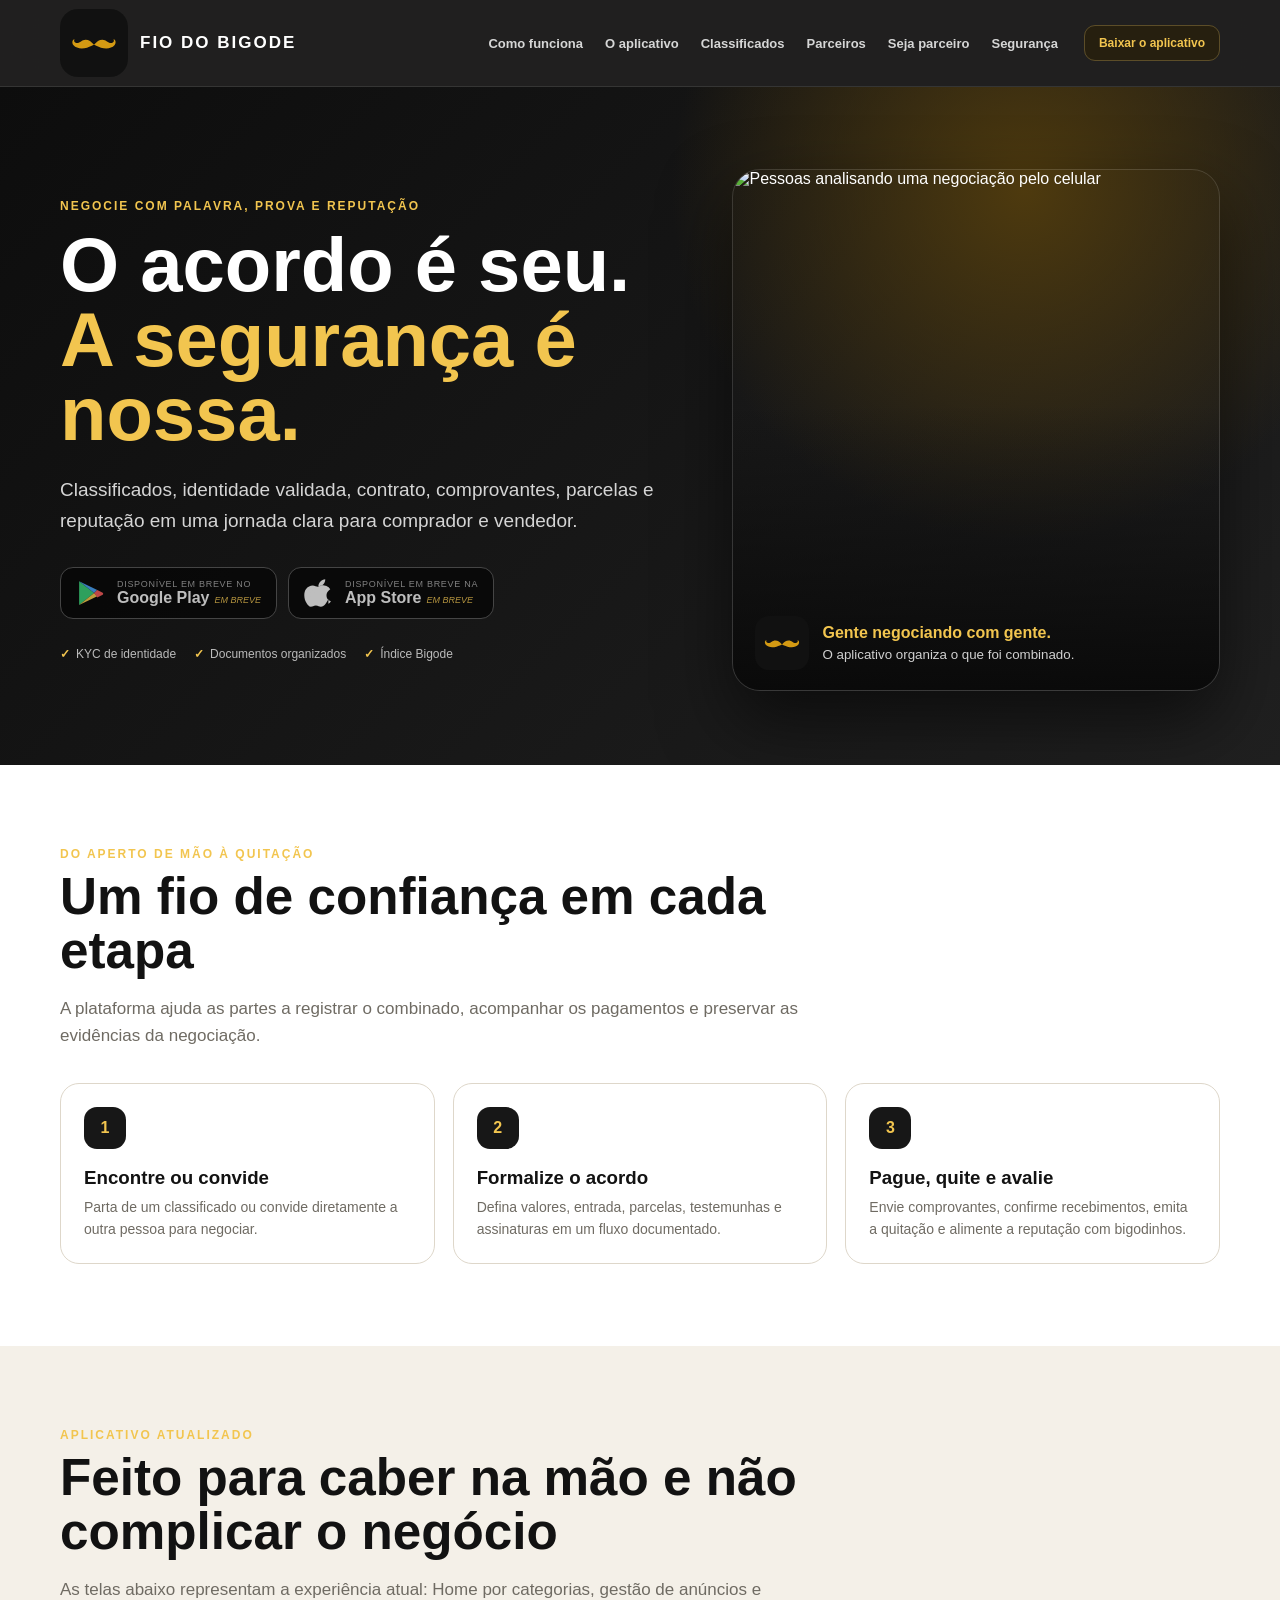
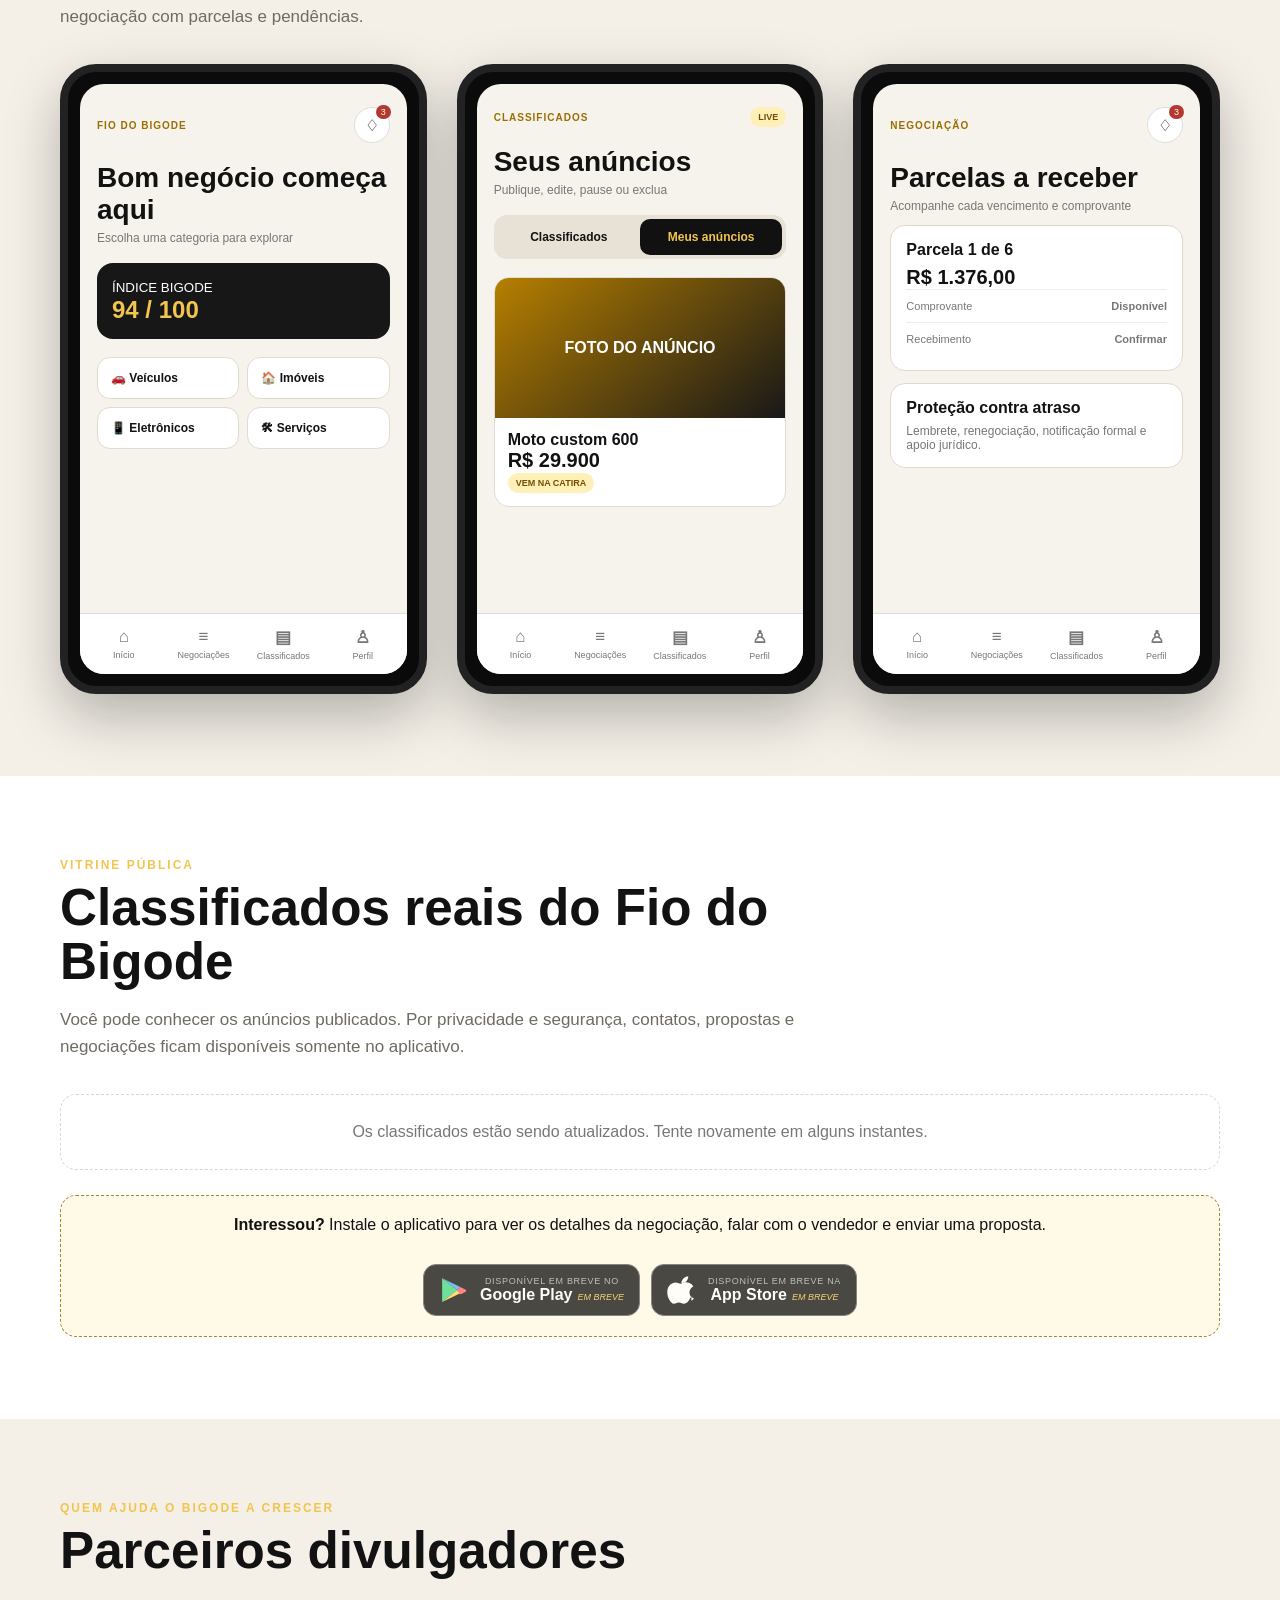
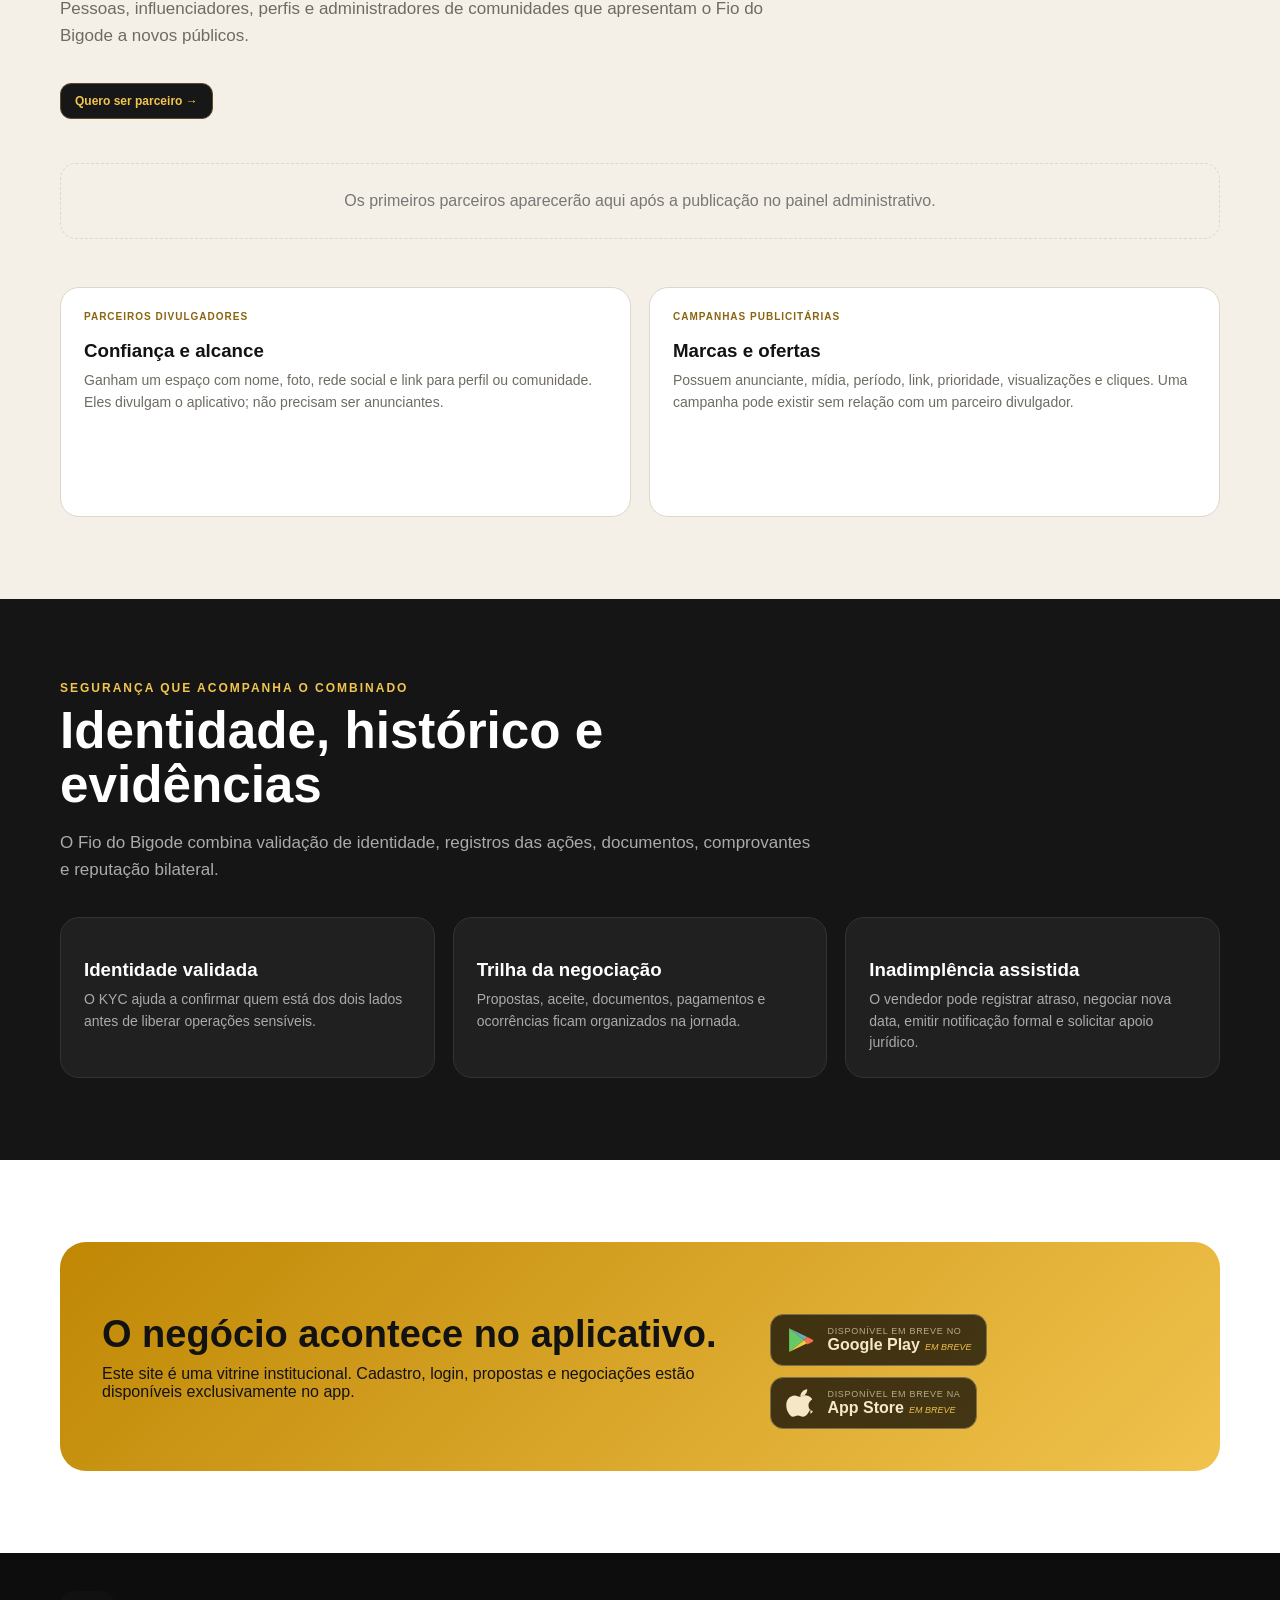
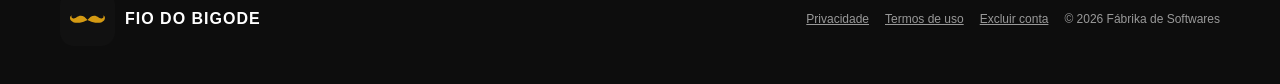
==== commit a0549555: "Add partner interest landing page and consent form" ====
--- a/index.html
+++ b/index.html
@@ -15,7 +15,7 @@
   </style>
 </head>
 <body>
-  <nav class="nav"><div class="wrap navIn"><a class="brand" href="#inicio"><img src="assets/icon.svg" alt="Bigode dourado"><strong>FIO DO BIGODE</strong></a><div class="links"><a href="#como-funciona">Como funciona</a><a href="#app">O aplicativo</a><a href="#classificados">Classificados</a><a href="#parceiros">Parceiros</a><a href="#seguranca">Segurança</a></div><a class="downloadMini" href="#baixar">Baixar o aplicativo</a></div></nav>
+  <nav class="nav"><div class="wrap navIn"><a class="brand" href="#inicio"><img src="assets/icon.svg" alt="Bigode dourado"><strong>FIO DO BIGODE</strong></a><div class="links"><a href="#como-funciona">Como funciona</a><a href="#app">O aplicativo</a><a href="#classificados">Classificados</a><a href="#parceiros">Parceiros</a><a href="parceiros.html">Seja parceiro</a><a href="#seguranca">Segurança</a></div><a class="downloadMini" href="#baixar">Baixar o aplicativo</a></div></nav>
 
   <header id="inicio" class="hero"><div class="wrap heroGrid"><div><div class="eyebrow">Negocie com palavra, prova e reputação</div><h1>O acordo é seu.<br><span>A segurança é nossa.</span></h1><p class="lead">Classificados, identidade validada, contrato, comprovantes, parcelas e reputação em uma jornada clara para comprador e vendedor.</p><div class="stores" data-store-buttons></div><div class="trust"><span>KYC de identidade</span><span>Documentos organizados</span><span>Índice Bigode</span></div></div><figure class="heroPeople"><img src="https://images.pexels.com/photos/5756861/pexels-photo-5756861.jpeg?auto=compress&cs=tinysrgb&w=1260" alt="Pessoas analisando uma negociação pelo celular"><figcaption class="heroCaption"><img src="assets/icon.svg" alt=""><span><b>Gente negociando com gente.</b><small>O aplicativo organiza o que foi combinado.</small></span></figcaption></figure></div></header>
 
@@ -29,7 +29,7 @@
 
   <section id="classificados" class="section white"><div class="wrap"><div class="sectionHead"><div class="eyebrow">Vitrine pública</div><h2>Classificados reais do Fio do Bigode</h2><p>Você pode conhecer os anúncios publicados. Por privacidade e segurança, contatos, propostas e negociações ficam disponíveis somente no aplicativo.</p></div><div id="listingGrid" class="liveGrid"><div class="skeleton"></div><div class="skeleton"></div><div class="skeleton"></div></div><div class="locked"><b>Interessou?</b> Instale o aplicativo para ver os detalhes da negociação, falar com o vendedor e enviar uma proposta.<div class="stores" data-store-buttons style="justify-content:center"></div></div></div></section>
 
-  <section id="parceiros" class="section"><div class="wrap"><div class="sectionHead"><div class="eyebrow">Quem ajuda o bigode a crescer</div><h2>Parceiros divulgadores</h2><p>Pessoas, influenciadores, perfis e administradores de comunidades que apresentam o Fio do Bigode a novos públicos.</p></div><div id="partnerGrid" class="partners"><div class="empty">Os primeiros parceiros aparecerão aqui após a publicação no painel administrativo.</div></div><div style="height:48px"></div><div class="campaignVs"><article class="card"><div class="tag">PARCEIROS DIVULGADORES</div><h3>Confiança e alcance</h3><p>Ganham um espaço com nome, foto, rede social e link para perfil ou comunidade. Eles divulgam o aplicativo; não precisam ser anunciantes.</p></article><article class="card"><div class="tag">CAMPANHAS PUBLICITÁRIAS</div><h3>Marcas e ofertas</h3><p>Possuem anunciante, mídia, período, link, prioridade, visualizações e cliques. Uma campanha pode existir sem relação com um parceiro divulgador.</p></article></div></div></section>
+  <section id="parceiros" class="section"><div class="wrap"><div class="sectionHead"><div class="eyebrow">Quem ajuda o bigode a crescer</div><h2>Parceiros divulgadores</h2><p>Pessoas, influenciadores, perfis e administradores de comunidades que apresentam o Fio do Bigode a novos públicos.</p></div><p><a class="downloadMini" href="parceiros.html" style="display:inline-block;background:#171717;color:#f2c54f;margin-bottom:28px">Quero ser parceiro →</a></p><div id="partnerGrid" class="partners"><div class="empty">Os primeiros parceiros aparecerão aqui após a publicação no painel administrativo.</div></div><div style="height:48px"></div><div class="campaignVs"><article class="card"><div class="tag">PARCEIROS DIVULGADORES</div><h3>Confiança e alcance</h3><p>Ganham um espaço com nome, foto, rede social e link para perfil ou comunidade. Eles divulgam o aplicativo; não precisam ser anunciantes.</p></article><article class="card"><div class="tag">CAMPANHAS PUBLICITÁRIAS</div><h3>Marcas e ofertas</h3><p>Possuem anunciante, mídia, período, link, prioridade, visualizações e cliques. Uma campanha pode existir sem relação com um parceiro divulgador.</p></article></div></div></section>
 
   <section id="seguranca" class="section dark"><div class="wrap"><div class="sectionHead"><div class="eyebrow">Segurança que acompanha o combinado</div><h2>Identidade, histórico e evidências</h2><p>O Fio do Bigode combina validação de identidade, registros das ações, documentos, comprovantes e reputação bilateral.</p></div><div class="splitCards"><article class="card"><h3>Identidade validada</h3><p>O KYC ajuda a confirmar quem está dos dois lados antes de liberar operações sensíveis.</p></article><article class="card"><h3>Trilha da negociação</h3><p>Propostas, aceite, documentos, pagamentos e ocorrências ficam organizados na jornada.</p></article><article class="card"><h3>Inadimplência assistida</h3><p>O vendedor pode registrar atraso, negociar nova data, emitir notificação formal e solicitar apoio jurídico.</p></article></div></div></section>
 
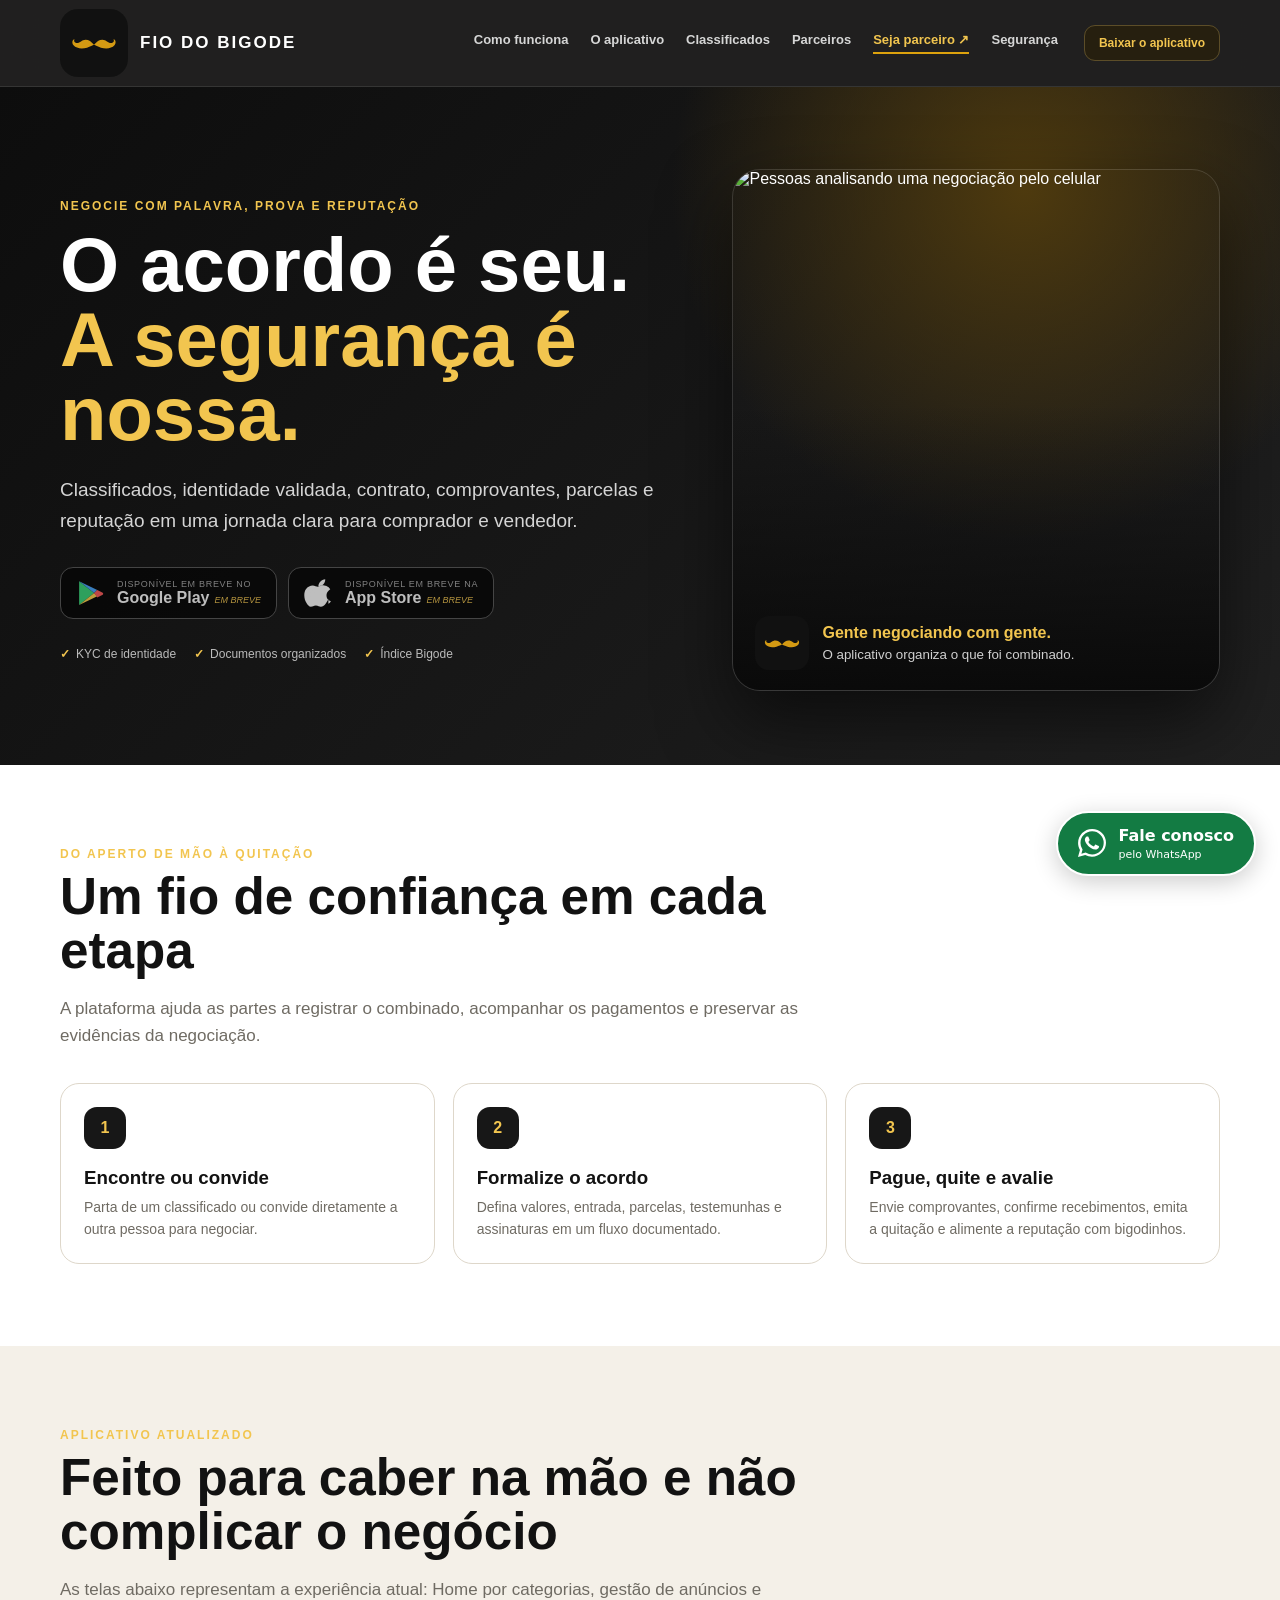
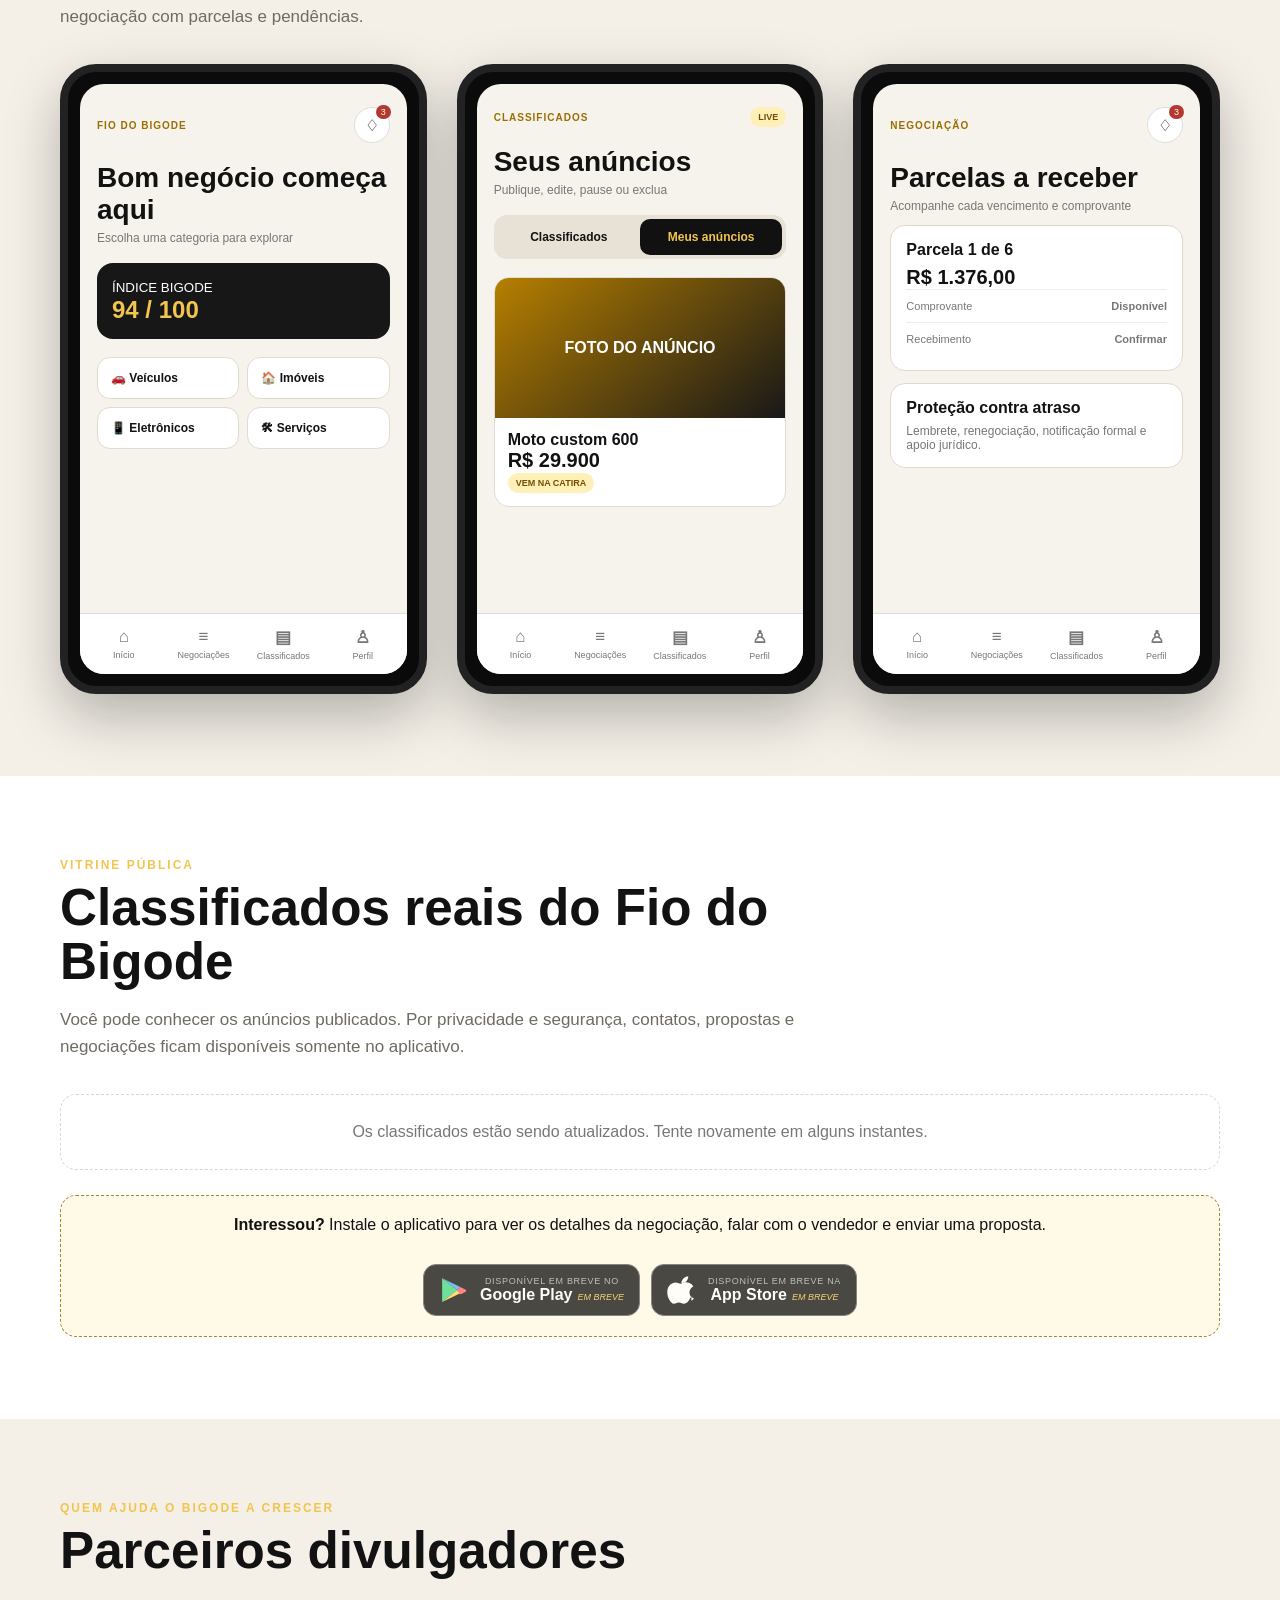
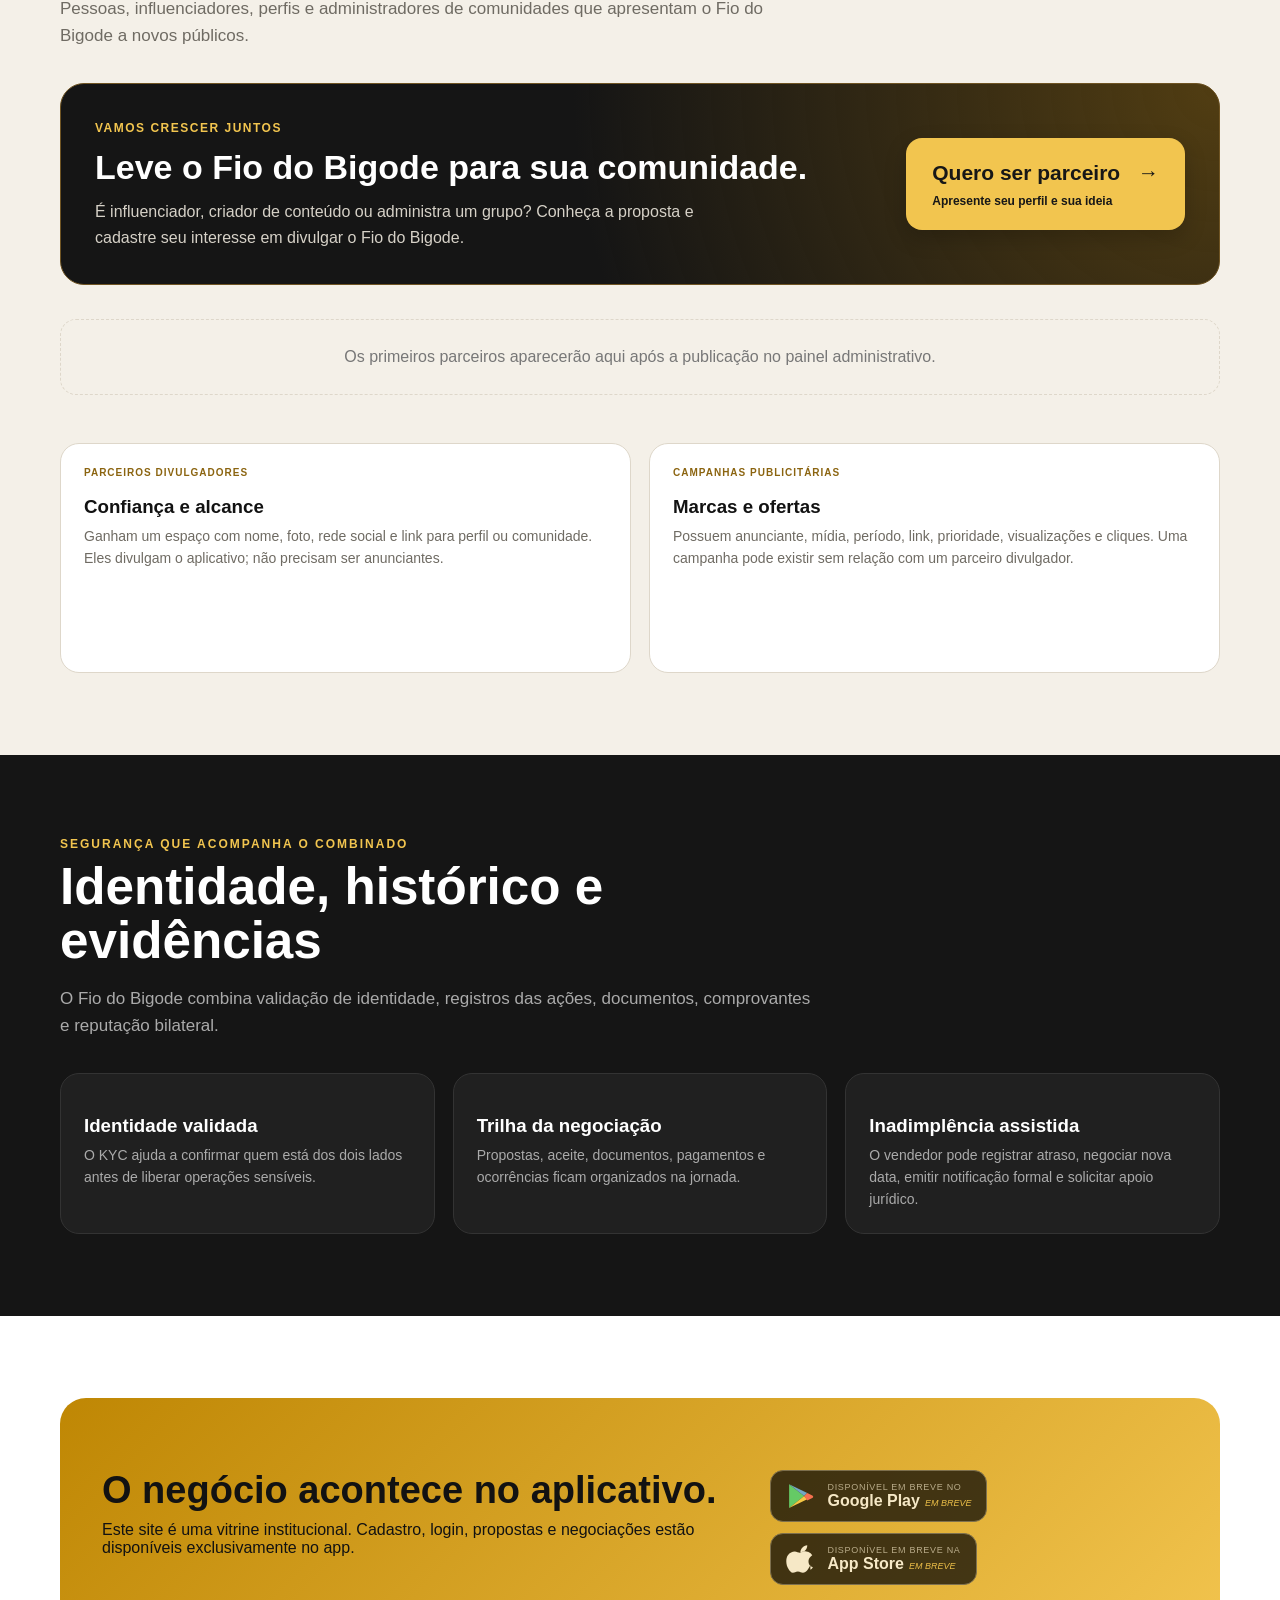
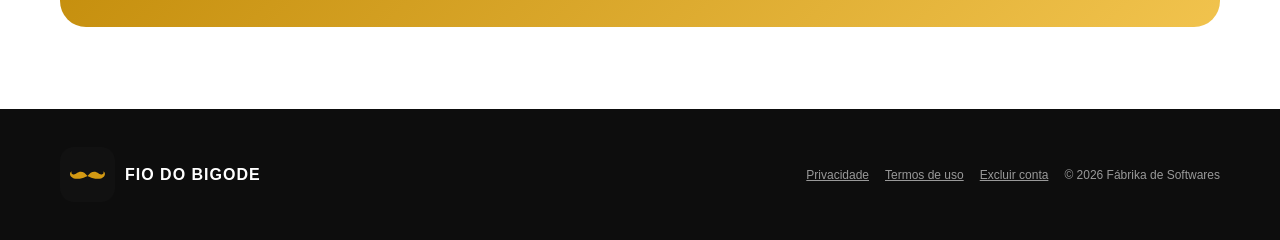
==== commit 2d8d578a: "Add floating WhatsApp contact and prominent partner invitation" ====
--- a/index.html
+++ b/index.html
@@ -12,10 +12,11 @@
     :root{--gold:#dda20d;--gold2:#f2c54f;--ink:#121212;--paper:#f4f0e8;--white:#fff;--muted:#6f6b63;--line:#ded7ca;--green:#277a48}*{box-sizing:border-box}html{scroll-behavior:smooth}body{margin:0;background:var(--paper);color:var(--ink);font-family:Inter,-apple-system,BlinkMacSystemFont,"Segoe UI",sans-serif}a{color:inherit}img{max-width:100%;display:block}.wrap{width:min(1160px,calc(100% - 40px));margin:auto}.nav{position:sticky;top:0;z-index:20;background:#111e;border-bottom:1px solid #ffffff18;backdrop-filter:blur(16px)}.navIn{min-height:86px;display:flex;align-items:center;gap:26px}.brand{display:flex;align-items:center;gap:12px;text-decoration:none;margin-right:auto}.brand img{width:68px;height:68px;border-radius:18px}.brand strong{color:#fff;font-size:17px;letter-spacing:2px}.links{display:flex;gap:22px}.links a{color:#d6d6d6;text-decoration:none;font-size:13px;font-weight:700}.links a:hover{color:var(--gold2)}.downloadMini{border:1px solid #5c4d28;background:#261f0f;color:var(--gold2);border-radius:11px;padding:10px 14px;text-decoration:none;font-size:12px;font-weight:900}.hero{background:radial-gradient(circle at 80% 15%,#4e3a0e 0,transparent 30%),linear-gradient(135deg,#0d0d0d,#202020);color:#fff;padding:82px 0 74px;overflow:hidden}.heroGrid{display:grid;grid-template-columns:1.12fr .88fr;align-items:center;gap:52px}.eyebrow{font-size:12px;letter-spacing:2px;text-transform:uppercase;color:var(--gold2);font-weight:900}.hero h1{font-size:clamp(42px,6vw,76px);line-height:.98;margin:15px 0 22px;max-width:780px}.hero h1 span{color:var(--gold2)}.lead{font-size:19px;line-height:1.65;color:#d5d5d5;max-width:690px}.stores{display:flex;gap:11px;flex-wrap:wrap;margin-top:30px}.store{min-width:190px;display:flex;align-items:center;gap:11px;background:#050505;border:1px solid #585858;border-radius:13px;padding:10px 15px;color:#fff;text-decoration:none;transition:.2s}.store:not([aria-disabled=true]):hover{transform:translateY(-2px);border-color:var(--gold)}.store[aria-disabled=true]{opacity:.72;cursor:default}.store svg{width:30px;height:30px;flex:0 0 auto}.store small{display:block;color:#aaa;font-size:9px;text-transform:uppercase;letter-spacing:.7px}.store b{font-size:16px}.soon{display:inline-block;margin-left:5px;color:var(--gold2);font-size:9px}.heroPeople{position:relative;margin:0;border-radius:28px;overflow:hidden;min-height:520px;border:1px solid #ffffff22;box-shadow:0 30px 70px #0008}.heroPeople>img{width:100%;height:520px;object-fit:cover;object-position:center}.heroPeople:after{content:"";position:absolute;inset:0;background:linear-gradient(180deg,transparent 45%,#080808e8)}.heroCaption{position:absolute;z-index:2;left:22px;right:22px;bottom:20px;display:flex;align-items:center;gap:13px;color:#fff}.heroCaption img{width:54px;height:54px;border-radius:14px;flex:0 0 auto}.heroCaption b{display:block;color:var(--gold2);margin-bottom:3px}.heroCaption small{color:#d0d0d0}.trust{display:flex;gap:18px;flex-wrap:wrap;margin-top:28px;color:#bbb;font-size:12px}.trust span:before{content:"✓";color:var(--gold2);font-weight:900;margin-right:6px}.section{padding:82px 0}.section.white{background:#fff}.section.dark{background:#151515;color:#fff}.sectionHead{max-width:760px;margin-bottom:34px}.sectionHead h2{font-size:clamp(32px,4vw,52px);line-height:1.05;margin:9px 0 15px}.sectionHead p{color:var(--muted);font-size:17px;line-height:1.6}.dark .sectionHead p{color:#aaa}.steps,.splitCards{display:grid;grid-template-columns:repeat(3,1fr);gap:18px}.card{background:#fff;border:1px solid var(--line);border-radius:19px;padding:23px}.dark .card{background:#202020;border-color:#333}.number{width:42px;height:42px;border-radius:13px;display:grid;place-items:center;background:#171717;color:var(--gold2);font-weight:900}.card h3{margin:18px 0 8px}.card p{margin:0;color:var(--muted);line-height:1.55;font-size:14px}.dark .card p{color:#aaa}.phones{display:grid;grid-template-columns:repeat(3,1fr);gap:30px;align-items:start}.phone{background:#0b0b0b;border:8px solid #222;border-radius:36px;padding:12px;box-shadow:0 22px 55px #0004}.phoneScreen{background:#f6f3ed;border-radius:24px;min-height:590px;padding:23px 17px 82px;position:relative;overflow:hidden}.phoneBar{display:flex;justify-content:space-between;align-items:center}.phoneBrand{font-size:10px;font-weight:900;color:#9b6e00;letter-spacing:1px}.bell{width:36px;height:36px;border-radius:99px;background:#fff;border:1px solid #ddd;display:grid;place-items:center;position:relative}.bell:after{content:"3";position:absolute;right:-2px;top:-3px;background:#b4382e;color:#fff;font-size:9px;border-radius:99px;padding:2px 5px}.phone h3{font-size:28px;margin:19px 0 5px}.phone .sub{color:#777;font-size:12px}.score{background:#171717;color:#fff;border-radius:16px;padding:15px;margin:18px 0}.score b{color:var(--gold2);font-size:24px}.cats{display:grid;grid-template-columns:1fr 1fr;gap:8px}.cat{background:#fff;border:1px solid #e2dbcf;border-radius:13px;padding:13px;font-size:12px;font-weight:800}.listingMini{margin-top:13px;background:#fff;border:1px solid #e2dbcf;border-radius:15px;overflow:hidden}.listingPic{height:140px;background:linear-gradient(140deg,#b67f00,#181818);display:grid;place-items:center;color:#fff;font-weight:900}.listingBody{padding:13px}.price{font-size:20px;font-weight:900}.trade{display:inline-block;background:#fff0b7;color:#744e00;padding:5px 8px;border-radius:99px;font-size:9px;font-weight:900;animation:pulse 1.8s infinite}@keyframes pulse{50%{box-shadow:0 0 0 6px #dda20d20}}.tabs{display:grid;grid-template-columns:1fr 1fr;background:#e7e1d6;border-radius:13px;padding:4px;margin:18px 0}.tabs b{padding:11px;text-align:center;border-radius:10px;font-size:12px}.tabs .on{background:#111;color:var(--gold2)}.dealBox{background:#fff;border:1px solid #e0d8ca;border-radius:15px;padding:15px;margin-top:12px}.dealBox strong{display:block;margin-bottom:7px}.statusLine{display:flex;justify-content:space-between;font-size:11px;color:#777;padding:10px 0;border-top:1px solid #eee}.phoneNav{position:absolute;inset:auto 0 0;background:#fff;border-top:1px solid #ddd;display:grid;grid-template-columns:repeat(4,1fr);padding:13px 4px}.phoneNav span{text-align:center;font-size:9px;color:#777}.phoneNav b{display:block;font-size:17px;margin-bottom:3px}.liveGrid{display:grid;grid-template-columns:repeat(3,1fr);gap:18px}.listingCard{background:#fff;border:1px solid var(--line);border-radius:18px;overflow:hidden}.listingImage{height:210px;background:linear-gradient(135deg,#c7961d,#272727);display:grid;place-items:center;color:#fff;font-weight:900}.listingImage img{width:100%;height:100%;object-fit:cover}.listingInfo{padding:18px}.listingMeta{font-size:11px;color:#80600c;font-weight:900;text-transform:uppercase}.listingInfo h3{margin:7px 0 13px}.listingFoot{display:flex;justify-content:space-between;align-items:end;gap:10px}.locked{margin-top:25px;border:1px dashed #a9852f;background:#fff9e8;border-radius:16px;padding:20px;text-align:center}.partners{display:grid;grid-template-columns:repeat(3,1fr);gap:18px}.partner{display:flex;align-items:center;gap:15px;background:#fff;border:1px solid var(--line);border-radius:17px;padding:17px;text-decoration:none}.partner:hover{border-color:var(--gold)}.avatar{width:66px;height:66px;border-radius:50%;background:#171717;color:var(--gold2);display:grid;place-items:center;overflow:hidden;font-size:22px;font-weight:900;flex:0 0 auto}.avatar img{width:100%;height:100%;object-fit:cover}.partner small{display:block;color:#8b6410;font-weight:900;text-transform:uppercase}.partner p{margin:5px 0 0;color:#777;font-size:12px}.campaignVs{display:grid;grid-template-columns:1fr 1fr;gap:18px}.campaignVs .card{min-height:230px}.tag{font-size:10px;font-weight:900;letter-spacing:1px;color:#8b6410}.cta{background:linear-gradient(135deg,#bf8704,#f1c34d);border-radius:26px;padding:42px;display:flex;align-items:center;gap:30px;justify-content:space-between}.cta h2{font-size:38px;margin:0 0 9px}.cta p{margin:0;max-width:680px}.footer{background:#0d0d0d;color:#999;padding:38px 0}.footerIn{display:flex;justify-content:space-between;align-items:center;gap:20px}.footerBrand{display:flex;align-items:center;gap:10px;color:#fff;font-weight:900;letter-spacing:1px}.footerBrand img{width:55px;height:55px;border-radius:14px}.legal{display:flex;gap:16px;font-size:12px}.legal a:hover{color:#fff}.empty{grid-column:1/-1;text-align:center;color:#777;padding:28px;border:1px dashed var(--line);border-radius:16px}.skeleton{min-height:260px;background:linear-gradient(100deg,#eee 20%,#fafafa 40%,#eee 60%);background-size:200% 100%;animation:shine 1.2s infinite}@keyframes shine{to{background-position:-200% 0}}
     @media(max-width:900px){.links{display:none}.heroGrid{grid-template-columns:1fr}.heroPeople{min-height:390px}.heroPeople>img{height:390px}.steps,.splitCards,.phones,.liveGrid,.partners{grid-template-columns:1fr 1fr}.campaignVs{grid-template-columns:1fr}.navIn{min-height:76px}.brand img{width:58px;height:58px}.brand strong{font-size:14px}.cta{display:block}.cta .stores{margin-top:22px}}
     @media(max-width:620px){.wrap{width:min(100% - 26px,1160px)}.hero{padding:56px 0}.hero h1{font-size:46px}.lead{font-size:16px}.section{padding:60px 0}.steps,.splitCards,.phones,.liveGrid,.partners{grid-template-columns:1fr}.phones{padding:0 18px}.phoneScreen{min-height:560px}.downloadMini{display:none}.campaignVs{grid-template-columns:1fr}.cta{padding:27px}.cta h2{font-size:30px}.footerIn{display:block}.legal{margin-top:18px;flex-wrap:wrap}}
-  </style>
-</head>
+  .links .partnerNav{color:#f2c54f;border-bottom:2px solid #dda20d;padding-bottom:5px}.partnerInvite{display:grid;grid-template-columns:1fr auto;gap:32px;align-items:center;margin:0 0 34px;padding:34px;border:1px solid #6f5423;border-radius:24px;background:radial-gradient(circle at top right,#513d12,transparent 55%),#151515;color:#fff}.partnerInviteEyebrow{color:#f2c54f;font-size:12px;font-weight:900;letter-spacing:1.5px;text-transform:uppercase}.partnerInvite h3{font-size:clamp(24px,3vw,34px);line-height:1.15;margin:12px 0}.partnerInvite p{max-width:650px;margin:0;color:#d6d1c7;font-size:16px;line-height:1.6}.partnerInviteButton{display:block;min-width:246px;padding:22px 26px;border-radius:16px;background:#f2c54f;color:#171717;text-decoration:none;font-size:21px;font-weight:900;line-height:1.2;box-shadow:0 8px 22px #0003}.partnerInviteButton span{margin-left:12px}.partnerInviteButton small{display:block;font-size:12px;font-weight:600;margin-top:8px}.partnerInviteButton:hover{background:#ffdc76}.partnerInviteButton:focus-visible{outline:3px solid white;outline-offset:4px}@media(max-width:900px){.partnerInvite{grid-template-columns:1fr;gap:24px}.partnerInviteButton{width:fit-content}}@media(max-width:620px){.partnerInvite{padding:26px 22px}.partnerInviteButton{width:100%;min-width:0;text-align:center;padding:22px 16px}}
+</style>
+<link rel="stylesheet" href="assets/contact.css?v=20261008"></head>
 <body>
-  <nav class="nav"><div class="wrap navIn"><a class="brand" href="#inicio"><img src="assets/icon.svg" alt="Bigode dourado"><strong>FIO DO BIGODE</strong></a><div class="links"><a href="#como-funciona">Como funciona</a><a href="#app">O aplicativo</a><a href="#classificados">Classificados</a><a href="#parceiros">Parceiros</a><a href="parceiros.html">Seja parceiro</a><a href="#seguranca">Segurança</a></div><a class="downloadMini" href="#baixar">Baixar o aplicativo</a></div></nav>
+  <nav class="nav"><div class="wrap navIn"><a class="brand" href="#inicio"><img src="assets/icon.svg" alt="Bigode dourado"><strong>FIO DO BIGODE</strong></a><div class="links"><a href="#como-funciona">Como funciona</a><a href="#app">O aplicativo</a><a href="#classificados">Classificados</a><a href="#parceiros">Parceiros</a><a class="partnerNav" href="parceiros.html">Seja parceiro ↗</a><a href="#seguranca">Segurança</a></div><a class="downloadMini" href="#baixar">Baixar o aplicativo</a></div></nav>
 
   <header id="inicio" class="hero"><div class="wrap heroGrid"><div><div class="eyebrow">Negocie com palavra, prova e reputação</div><h1>O acordo é seu.<br><span>A segurança é nossa.</span></h1><p class="lead">Classificados, identidade validada, contrato, comprovantes, parcelas e reputação em uma jornada clara para comprador e vendedor.</p><div class="stores" data-store-buttons></div><div class="trust"><span>KYC de identidade</span><span>Documentos organizados</span><span>Índice Bigode</span></div></div><figure class="heroPeople"><img src="https://images.pexels.com/photos/5756861/pexels-photo-5756861.jpeg?auto=compress&cs=tinysrgb&w=1260" alt="Pessoas analisando uma negociação pelo celular"><figcaption class="heroCaption"><img src="assets/icon.svg" alt=""><span><b>Gente negociando com gente.</b><small>O aplicativo organiza o que foi combinado.</small></span></figcaption></figure></div></header>
 
@@ -29,7 +30,7 @@
 
   <section id="classificados" class="section white"><div class="wrap"><div class="sectionHead"><div class="eyebrow">Vitrine pública</div><h2>Classificados reais do Fio do Bigode</h2><p>Você pode conhecer os anúncios publicados. Por privacidade e segurança, contatos, propostas e negociações ficam disponíveis somente no aplicativo.</p></div><div id="listingGrid" class="liveGrid"><div class="skeleton"></div><div class="skeleton"></div><div class="skeleton"></div></div><div class="locked"><b>Interessou?</b> Instale o aplicativo para ver os detalhes da negociação, falar com o vendedor e enviar uma proposta.<div class="stores" data-store-buttons style="justify-content:center"></div></div></div></section>
 
-  <section id="parceiros" class="section"><div class="wrap"><div class="sectionHead"><div class="eyebrow">Quem ajuda o bigode a crescer</div><h2>Parceiros divulgadores</h2><p>Pessoas, influenciadores, perfis e administradores de comunidades que apresentam o Fio do Bigode a novos públicos.</p></div><p><a class="downloadMini" href="parceiros.html" style="display:inline-block;background:#171717;color:#f2c54f;margin-bottom:28px">Quero ser parceiro →</a></p><div id="partnerGrid" class="partners"><div class="empty">Os primeiros parceiros aparecerão aqui após a publicação no painel administrativo.</div></div><div style="height:48px"></div><div class="campaignVs"><article class="card"><div class="tag">PARCEIROS DIVULGADORES</div><h3>Confiança e alcance</h3><p>Ganham um espaço com nome, foto, rede social e link para perfil ou comunidade. Eles divulgam o aplicativo; não precisam ser anunciantes.</p></article><article class="card"><div class="tag">CAMPANHAS PUBLICITÁRIAS</div><h3>Marcas e ofertas</h3><p>Possuem anunciante, mídia, período, link, prioridade, visualizações e cliques. Uma campanha pode existir sem relação com um parceiro divulgador.</p></article></div></div></section>
+  <section id="parceiros" class="section"><div class="wrap"><div class="sectionHead"><div class="eyebrow">Quem ajuda o bigode a crescer</div><h2>Parceiros divulgadores</h2><p>Pessoas, influenciadores, perfis e administradores de comunidades que apresentam o Fio do Bigode a novos públicos.</p></div><aside class="partnerInvite" aria-labelledby="partnerInviteTitle"><div><span class="partnerInviteEyebrow">Vamos crescer juntos</span><h3 id="partnerInviteTitle">Leve o Fio do Bigode para sua comunidade.</h3><p>É influenciador, criador de conteúdo ou administra um grupo? Conheça a proposta e cadastre seu interesse em divulgar o Fio do Bigode.</p></div><a class="partnerInviteButton" href="parceiros.html">Quero ser parceiro <span aria-hidden="true">→</span><small>Apresente seu perfil e sua ideia</small></a></aside><div id="partnerGrid" class="partners"><div class="empty">Os primeiros parceiros aparecerão aqui após a publicação no painel administrativo.</div></div><div style="height:48px"></div><div class="campaignVs"><article class="card"><div class="tag">PARCEIROS DIVULGADORES</div><h3>Confiança e alcance</h3><p>Ganham um espaço com nome, foto, rede social e link para perfil ou comunidade. Eles divulgam o aplicativo; não precisam ser anunciantes.</p></article><article class="card"><div class="tag">CAMPANHAS PUBLICITÁRIAS</div><h3>Marcas e ofertas</h3><p>Possuem anunciante, mídia, período, link, prioridade, visualizações e cliques. Uma campanha pode existir sem relação com um parceiro divulgador.</p></article></div></div></section>
 
   <section id="seguranca" class="section dark"><div class="wrap"><div class="sectionHead"><div class="eyebrow">Segurança que acompanha o combinado</div><h2>Identidade, histórico e evidências</h2><p>O Fio do Bigode combina validação de identidade, registros das ações, documentos, comprovantes e reputação bilateral.</p></div><div class="splitCards"><article class="card"><h3>Identidade validada</h3><p>O KYC ajuda a confirmar quem está dos dois lados antes de liberar operações sensíveis.</p></article><article class="card"><h3>Trilha da negociação</h3><p>Propostas, aceite, documentos, pagamentos e ocorrências ficam organizados na jornada.</p></article><article class="card"><h3>Inadimplência assistida</h3><p>O vendedor pode registrar atraso, negociar nova data, emitir notificação formal e solicitar apoio jurídico.</p></article></div></div></section>
 
@@ -50,5 +51,6 @@
     async function loadPartners(){const grid=document.getElementById('partnerGrid');try{const items=await getJson('/community-partners');if(!items.length)return;grid.innerHTML=items.map(item=>`<a class="partner" href="${escapeHtml(item.profile_url)}" target="_blank" rel="noopener noreferrer"><span class="avatar">${item.avatar_url?`<img src="${escapeHtml(item.avatar_url)}" alt="">`:escapeHtml(item.name.charAt(0))}</span><span><small>${escapeHtml(item.platform)}</small><b>${escapeHtml(item.name)}</b><p>${escapeHtml(item.audience_label||item.description||'Conhecer perfil')}</p></span></a>`).join('')}catch(_){}}
     loadListings();loadPartners();
   </script>
+<a class="whatsapp-contact" href="https://wa.me/5531999023378?text=Ol%C3%A1%21%20Vim%20pelo%20site%20do%20Fio%20do%20Bigode%20e%20gostaria%20de%20falar%20com%20voc%C3%AAs." target="_blank" rel="noopener noreferrer" aria-label="Fale conosco pelo WhatsApp: (31) 99902-3378 (abre em nova aba)" title="Fale conosco pelo WhatsApp"><svg viewBox="0 0 24 24" aria-hidden="true" fill="currentColor"><path d="M20.52 3.48A11.9 11.9 0 0 0 12.04 0C5.44 0 .07 5.37.07 11.97c0 2.1.55 4.15 1.6 5.97L0 24l6.2-1.63a11.96 11.96 0 0 0 5.83 1.48h.01c6.6 0 11.96-5.37 11.96-11.97 0-3.2-1.24-6.2-3.48-8.4ZM12.04 21.83a9.92 9.92 0 0 1-5.07-1.39l-.36-.21-3.68.96.98-3.58-.23-.37a9.9 9.9 0 0 1-1.53-5.27c0-5.48 4.45-9.94 9.93-9.94a9.87 9.87 0 0 1 7.03 2.91 9.87 9.87 0 0 1 2.91 7.04c0 5.48-4.46 9.94-9.98 9.85Zm5.45-7.42c-.3-.15-1.77-.87-2.04-.97-.28-.1-.48-.15-.68.15-.2.3-.77.97-.95 1.17-.17.2-.35.22-.65.07-.3-.15-1.27-.47-2.42-1.49-.9-.8-1.5-1.78-1.68-2.08-.17-.3-.02-.46.13-.6.13-.13.3-.35.45-.52.15-.18.2-.3.3-.5.1-.2.05-.38-.03-.53-.07-.15-.67-1.62-.92-2.22-.24-.58-.49-.5-.68-.51h-.58c-.2 0-.53.07-.8.37-.28.3-1.05 1.02-1.05 2.49s1.07 2.9 1.22 3.1c.15.2 2.1 3.21 5.08 4.5.71.3 1.27.48 1.7.61.71.23 1.36.2 1.87.12.57-.09 1.77-.72 2.02-1.42.25-.7.25-1.3.18-1.42-.08-.13-.28-.2-.58-.35Z"/></svg><span>Fale conosco<small>pelo WhatsApp</small></span></a>
 </body>
 </html>
--- a/assets/contact.css
+++ b/assets/contact.css
@@ -0,0 +1 @@
+.whatsapp-contact{position:fixed;right:24px;bottom:24px;right:max(24px,env(safe-area-inset-right));bottom:max(24px,env(safe-area-inset-bottom));z-index:50;display:flex;align-items:center;gap:12px;min-height:60px;padding:13px 20px;background:#137b43;color:#fff;border:2px solid #fff;border-radius:999px;text-decoration:none;font-family:Inter,system-ui,sans-serif;font-size:16px;font-weight:800;line-height:1.2;box-shadow:0 6px 24px #0003;transition:background .2s,transform .2s}.whatsapp-contact svg{width:28px;height:28px;flex:none}.whatsapp-contact small{display:block;font-size:11px;font-weight:500;margin-top:3px}.whatsapp-contact:hover{background:#0d6033;transform:translateY(-2px)}.whatsapp-contact:focus-visible{outline:3px solid #dda20d;outline-offset:4px}body footer{padding-bottom:calc(90px + env(safe-area-inset-bottom))}@media(max-width:620px){.whatsapp-contact{right:max(16px,env(safe-area-inset-right));bottom:max(16px,env(safe-area-inset-bottom));width:60px;height:60px;padding:14px;justify-content:center}.whatsapp-contact span{display:none}}@media(prefers-reduced-motion:reduce){.whatsapp-contact{transition:none}.whatsapp-contact:hover{transform:none}}
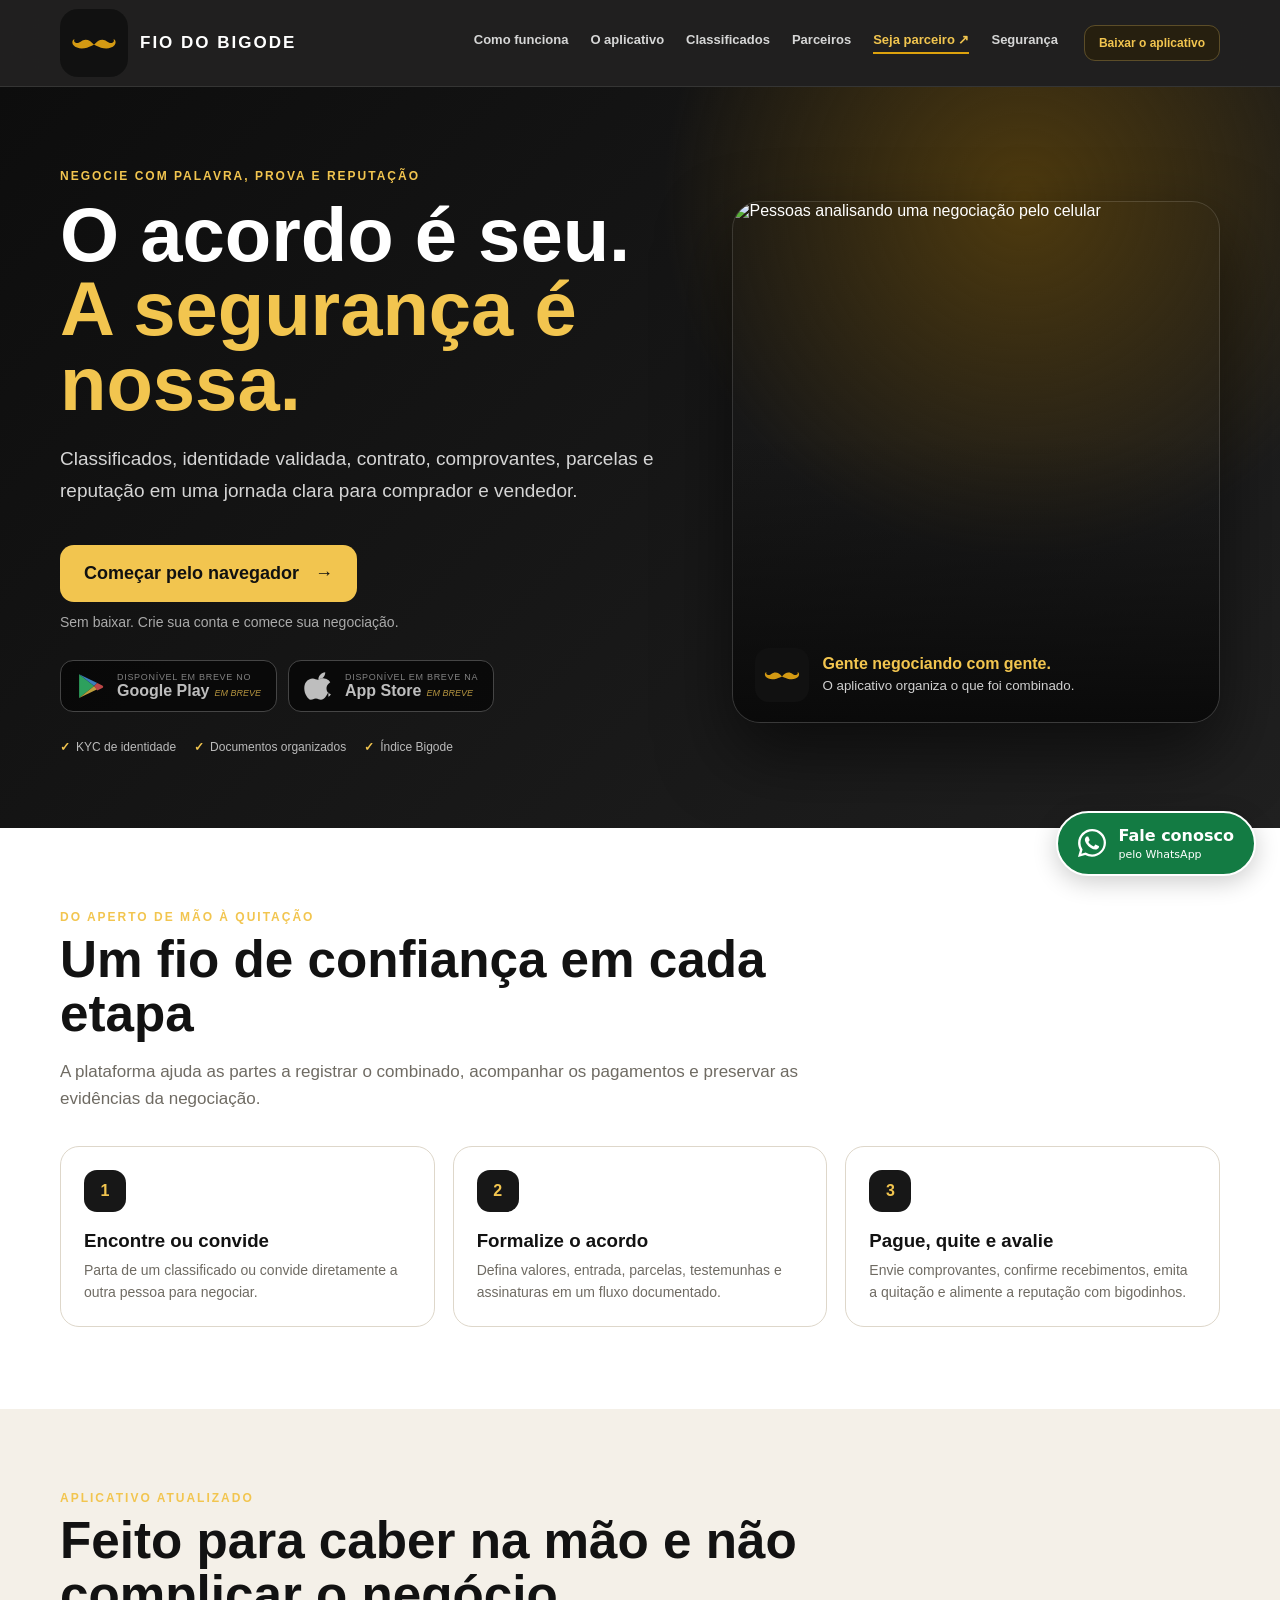
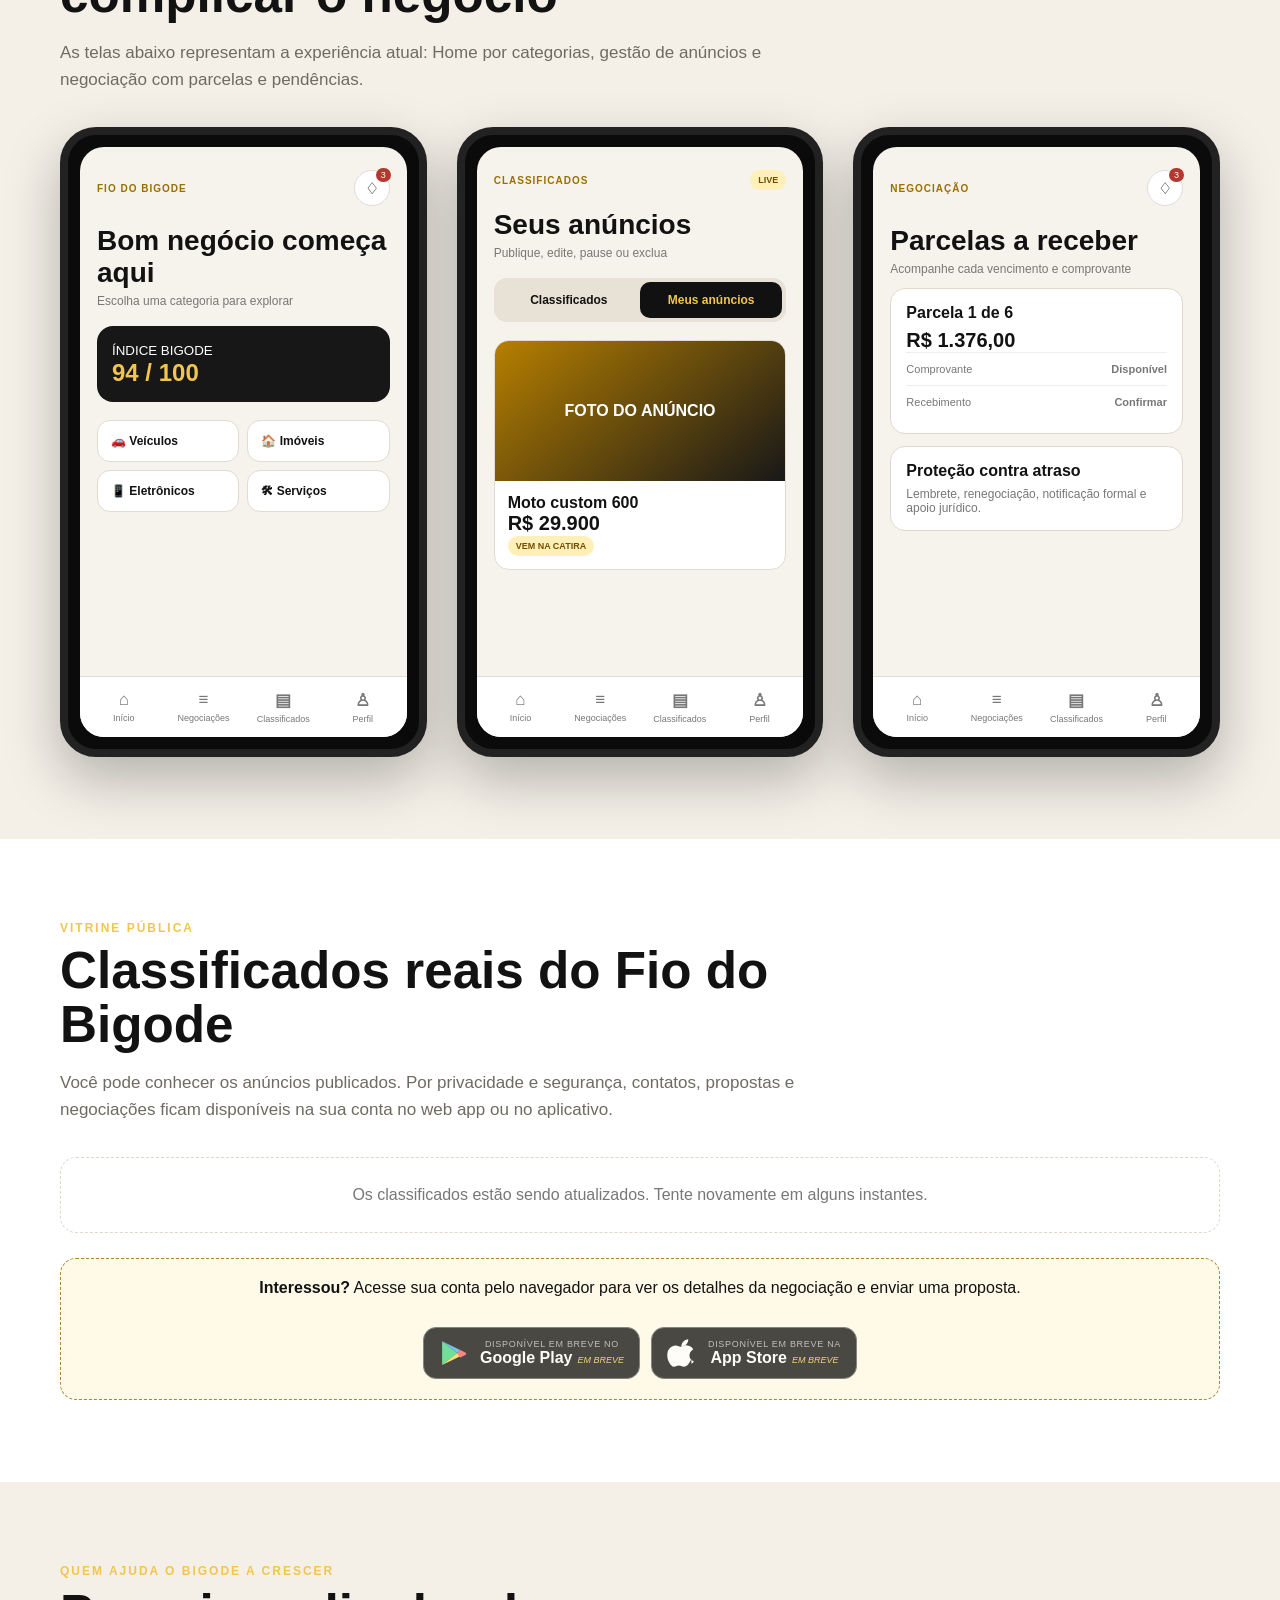
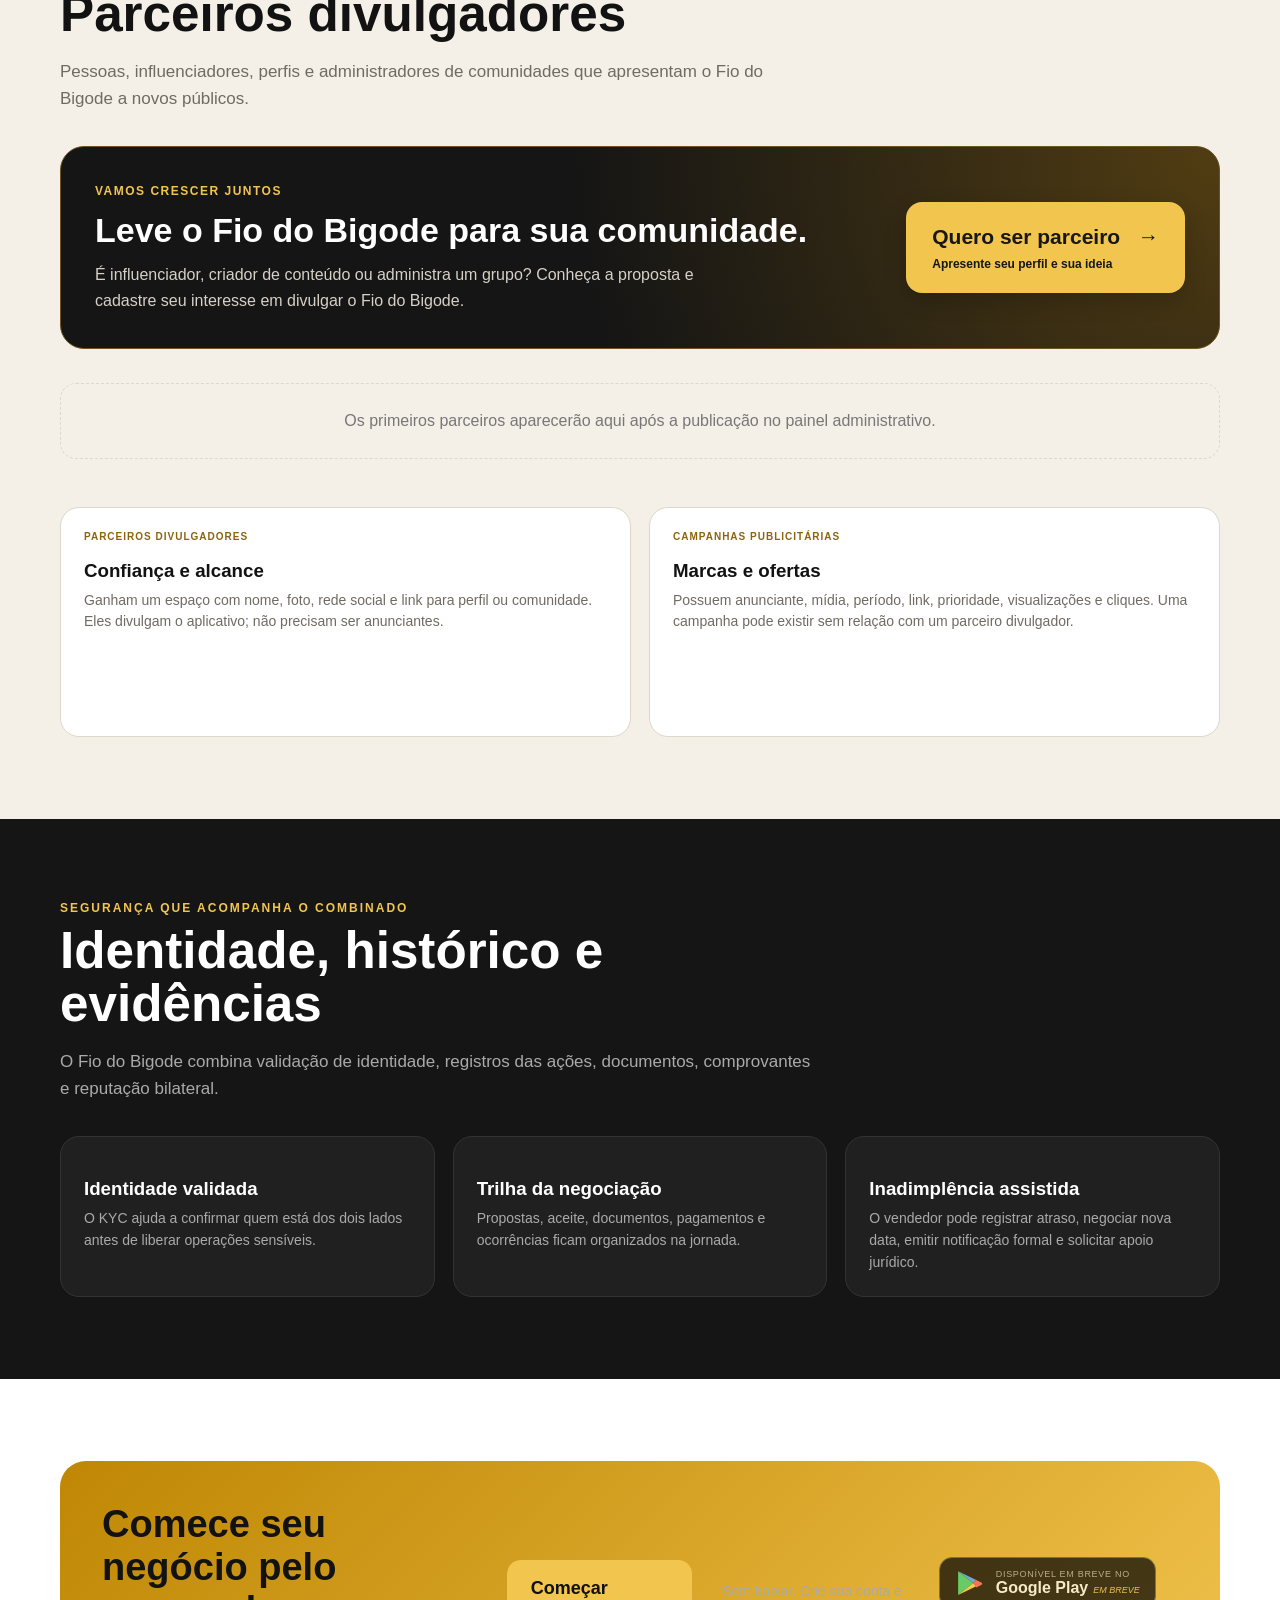
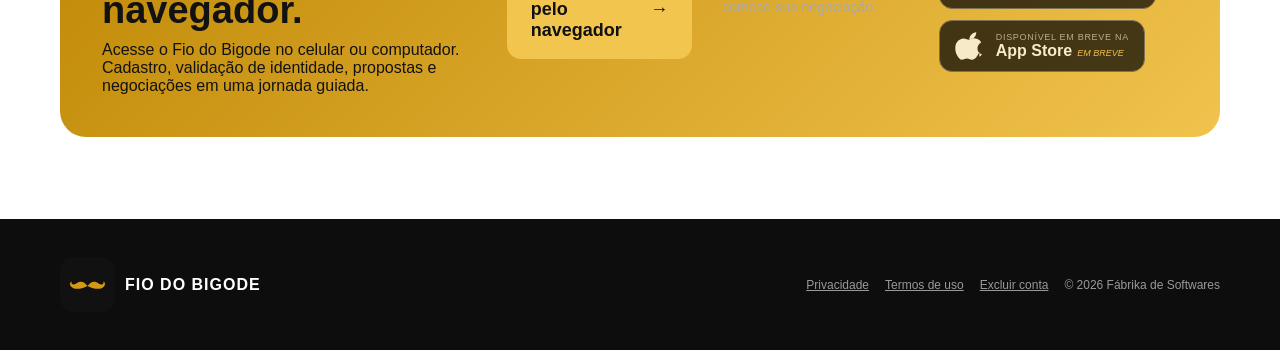
==== commit f1b01fef: "Add prominent browser access to Fio do Bigode website" ====
--- a/index.html
+++ b/index.html
@@ -13,12 +13,12 @@
     @media(max-width:900px){.links{display:none}.heroGrid{grid-template-columns:1fr}.heroPeople{min-height:390px}.heroPeople>img{height:390px}.steps,.splitCards,.phones,.liveGrid,.partners{grid-template-columns:1fr 1fr}.campaignVs{grid-template-columns:1fr}.navIn{min-height:76px}.brand img{width:58px;height:58px}.brand strong{font-size:14px}.cta{display:block}.cta .stores{margin-top:22px}}
     @media(max-width:620px){.wrap{width:min(100% - 26px,1160px)}.hero{padding:56px 0}.hero h1{font-size:46px}.lead{font-size:16px}.section{padding:60px 0}.steps,.splitCards,.phones,.liveGrid,.partners{grid-template-columns:1fr}.phones{padding:0 18px}.phoneScreen{min-height:560px}.downloadMini{display:none}.campaignVs{grid-template-columns:1fr}.cta{padding:27px}.cta h2{font-size:30px}.footerIn{display:block}.legal{margin-top:18px;flex-wrap:wrap}}
   .links .partnerNav{color:#f2c54f;border-bottom:2px solid #dda20d;padding-bottom:5px}.partnerInvite{display:grid;grid-template-columns:1fr auto;gap:32px;align-items:center;margin:0 0 34px;padding:34px;border:1px solid #6f5423;border-radius:24px;background:radial-gradient(circle at top right,#513d12,transparent 55%),#151515;color:#fff}.partnerInviteEyebrow{color:#f2c54f;font-size:12px;font-weight:900;letter-spacing:1.5px;text-transform:uppercase}.partnerInvite h3{font-size:clamp(24px,3vw,34px);line-height:1.15;margin:12px 0}.partnerInvite p{max-width:650px;margin:0;color:#d6d1c7;font-size:16px;line-height:1.6}.partnerInviteButton{display:block;min-width:246px;padding:22px 26px;border-radius:16px;background:#f2c54f;color:#171717;text-decoration:none;font-size:21px;font-weight:900;line-height:1.2;box-shadow:0 8px 22px #0003}.partnerInviteButton span{margin-left:12px}.partnerInviteButton small{display:block;font-size:12px;font-weight:600;margin-top:8px}.partnerInviteButton:hover{background:#ffdc76}.partnerInviteButton:focus-visible{outline:3px solid white;outline-offset:4px}@media(max-width:900px){.partnerInvite{grid-template-columns:1fr;gap:24px}.partnerInviteButton{width:fit-content}}@media(max-width:620px){.partnerInvite{padding:26px 22px}.partnerInviteButton{width:100%;min-width:0;text-align:center;padding:22px 16px}}
-</style>
+.webStart{display:inline-flex;gap:16px;align-items:center;background:var(--gold2);color:#111;padding:18px 24px;border-radius:14px;font-size:18px;font-weight:900;text-decoration:none;margin-top:20px}.webStart:hover{background:#ffdc75}.webStart:focus-visible{outline:3px solid #fff;outline-offset:4px}.webStartNote{font-size:14px;color:#aaa;margin:12px 0 0}</style>
 <link rel="stylesheet" href="assets/contact.css?v=20261008"></head>
 <body>
   <nav class="nav"><div class="wrap navIn"><a class="brand" href="#inicio"><img src="assets/icon.svg" alt="Bigode dourado"><strong>FIO DO BIGODE</strong></a><div class="links"><a href="#como-funciona">Como funciona</a><a href="#app">O aplicativo</a><a href="#classificados">Classificados</a><a href="#parceiros">Parceiros</a><a class="partnerNav" href="parceiros.html">Seja parceiro ↗</a><a href="#seguranca">Segurança</a></div><a class="downloadMini" href="#baixar">Baixar o aplicativo</a></div></nav>
 
-  <header id="inicio" class="hero"><div class="wrap heroGrid"><div><div class="eyebrow">Negocie com palavra, prova e reputação</div><h1>O acordo é seu.<br><span>A segurança é nossa.</span></h1><p class="lead">Classificados, identidade validada, contrato, comprovantes, parcelas e reputação em uma jornada clara para comprador e vendedor.</p><div class="stores" data-store-buttons></div><div class="trust"><span>KYC de identidade</span><span>Documentos organizados</span><span>Índice Bigode</span></div></div><figure class="heroPeople"><img src="https://images.pexels.com/photos/5756861/pexels-photo-5756861.jpeg?auto=compress&cs=tinysrgb&w=1260" alt="Pessoas analisando uma negociação pelo celular"><figcaption class="heroCaption"><img src="assets/icon.svg" alt=""><span><b>Gente negociando com gente.</b><small>O aplicativo organiza o que foi combinado.</small></span></figcaption></figure></div></header>
+  <header id="inicio" class="hero"><div class="wrap heroGrid"><div><div class="eyebrow">Negocie com palavra, prova e reputação</div><h1>O acordo é seu.<br><span>A segurança é nossa.</span></h1><p class="lead">Classificados, identidade validada, contrato, comprovantes, parcelas e reputação em uma jornada clara para comprador e vendedor.</p><a class="webStart" href="https://sergiovfr-uni.github.io/fio-do-bigode-prototype/live.html">Começar pelo navegador <span aria-hidden="true">→</span></a><p class="webStartNote">Sem baixar. Crie sua conta e comece sua negociação.</p><div class="stores" data-store-buttons></div><div class="trust"><span>KYC de identidade</span><span>Documentos organizados</span><span>Índice Bigode</span></div></div><figure class="heroPeople"><img src="https://images.pexels.com/photos/5756861/pexels-photo-5756861.jpeg?auto=compress&cs=tinysrgb&w=1260" alt="Pessoas analisando uma negociação pelo celular"><figcaption class="heroCaption"><img src="assets/icon.svg" alt=""><span><b>Gente negociando com gente.</b><small>O aplicativo organiza o que foi combinado.</small></span></figcaption></figure></div></header>
 
   <section id="como-funciona" class="section white"><div class="wrap"><div class="sectionHead"><div class="eyebrow">Do aperto de mão à quitação</div><h2>Um fio de confiança em cada etapa</h2><p>A plataforma ajuda as partes a registrar o combinado, acompanhar os pagamentos e preservar as evidências da negociação.</p></div><div class="steps"><article class="card"><div class="number">1</div><h3>Encontre ou convide</h3><p>Parta de um classificado ou convide diretamente a outra pessoa para negociar.</p></article><article class="card"><div class="number">2</div><h3>Formalize o acordo</h3><p>Defina valores, entrada, parcelas, testemunhas e assinaturas em um fluxo documentado.</p></article><article class="card"><div class="number">3</div><h3>Pague, quite e avalie</h3><p>Envie comprovantes, confirme recebimentos, emita a quitação e alimente a reputação com bigodinhos.</p></article></div></div></section>
 
@@ -28,13 +28,13 @@
     <div class="phone"><div class="phoneScreen"><div class="phoneBar"><span class="phoneBrand">NEGOCIAÇÃO</span><span class="bell">♢</span></div><h3>Parcelas a receber</h3><div class="sub">Acompanhe cada vencimento e comprovante</div><div class="dealBox"><strong>Parcela 1 de 6</strong><div class="price">R$ 1.376,00</div><div class="statusLine"><span>Comprovante</span><b>Disponível</b></div><div class="statusLine"><span>Recebimento</span><b>Confirmar</b></div></div><div class="dealBox"><strong>Proteção contra atraso</strong><div class="sub">Lembrete, renegociação, notificação formal e apoio jurídico.</div></div><div class="phoneNav"><span><b>⌂</b>Início</span><span><b>≡</b>Negociações</span><span><b>▤</b>Classificados</span><span><b>♙</b>Perfil</span></div></div></div>
   </div></div></section>
 
-  <section id="classificados" class="section white"><div class="wrap"><div class="sectionHead"><div class="eyebrow">Vitrine pública</div><h2>Classificados reais do Fio do Bigode</h2><p>Você pode conhecer os anúncios publicados. Por privacidade e segurança, contatos, propostas e negociações ficam disponíveis somente no aplicativo.</p></div><div id="listingGrid" class="liveGrid"><div class="skeleton"></div><div class="skeleton"></div><div class="skeleton"></div></div><div class="locked"><b>Interessou?</b> Instale o aplicativo para ver os detalhes da negociação, falar com o vendedor e enviar uma proposta.<div class="stores" data-store-buttons style="justify-content:center"></div></div></div></section>
+  <section id="classificados" class="section white"><div class="wrap"><div class="sectionHead"><div class="eyebrow">Vitrine pública</div><h2>Classificados reais do Fio do Bigode</h2><p>Você pode conhecer os anúncios publicados. Por privacidade e segurança, contatos, propostas e negociações ficam disponíveis na sua conta no web app ou no aplicativo.</p></div><div id="listingGrid" class="liveGrid"><div class="skeleton"></div><div class="skeleton"></div><div class="skeleton"></div></div><div class="locked"><b>Interessou?</b> Acesse sua conta pelo navegador para ver os detalhes da negociação e enviar uma proposta.<div class="stores" data-store-buttons style="justify-content:center"></div></div></div></section>
 
   <section id="parceiros" class="section"><div class="wrap"><div class="sectionHead"><div class="eyebrow">Quem ajuda o bigode a crescer</div><h2>Parceiros divulgadores</h2><p>Pessoas, influenciadores, perfis e administradores de comunidades que apresentam o Fio do Bigode a novos públicos.</p></div><aside class="partnerInvite" aria-labelledby="partnerInviteTitle"><div><span class="partnerInviteEyebrow">Vamos crescer juntos</span><h3 id="partnerInviteTitle">Leve o Fio do Bigode para sua comunidade.</h3><p>É influenciador, criador de conteúdo ou administra um grupo? Conheça a proposta e cadastre seu interesse em divulgar o Fio do Bigode.</p></div><a class="partnerInviteButton" href="parceiros.html">Quero ser parceiro <span aria-hidden="true">→</span><small>Apresente seu perfil e sua ideia</small></a></aside><div id="partnerGrid" class="partners"><div class="empty">Os primeiros parceiros aparecerão aqui após a publicação no painel administrativo.</div></div><div style="height:48px"></div><div class="campaignVs"><article class="card"><div class="tag">PARCEIROS DIVULGADORES</div><h3>Confiança e alcance</h3><p>Ganham um espaço com nome, foto, rede social e link para perfil ou comunidade. Eles divulgam o aplicativo; não precisam ser anunciantes.</p></article><article class="card"><div class="tag">CAMPANHAS PUBLICITÁRIAS</div><h3>Marcas e ofertas</h3><p>Possuem anunciante, mídia, período, link, prioridade, visualizações e cliques. Uma campanha pode existir sem relação com um parceiro divulgador.</p></article></div></div></section>
 
   <section id="seguranca" class="section dark"><div class="wrap"><div class="sectionHead"><div class="eyebrow">Segurança que acompanha o combinado</div><h2>Identidade, histórico e evidências</h2><p>O Fio do Bigode combina validação de identidade, registros das ações, documentos, comprovantes e reputação bilateral.</p></div><div class="splitCards"><article class="card"><h3>Identidade validada</h3><p>O KYC ajuda a confirmar quem está dos dois lados antes de liberar operações sensíveis.</p></article><article class="card"><h3>Trilha da negociação</h3><p>Propostas, aceite, documentos, pagamentos e ocorrências ficam organizados na jornada.</p></article><article class="card"><h3>Inadimplência assistida</h3><p>O vendedor pode registrar atraso, negociar nova data, emitir notificação formal e solicitar apoio jurídico.</p></article></div></div></section>
 
-  <section id="baixar" class="section white"><div class="wrap"><div class="cta"><div><h2>O negócio acontece no aplicativo.</h2><p>Este site é uma vitrine institucional. Cadastro, login, propostas e negociações estão disponíveis exclusivamente no app.</p></div><div class="stores" data-store-buttons></div></div></div></section>
+  <section id="baixar" class="section white"><div class="wrap"><div class="cta"><div><h2>Comece seu negócio pelo navegador.</h2><p>Acesse o Fio do Bigode no celular ou computador. Cadastro, validação de identidade, propostas e negociações em uma jornada guiada.</p></div><a class="webStart" href="https://sergiovfr-uni.github.io/fio-do-bigode-prototype/live.html">Começar pelo navegador <span aria-hidden="true">→</span></a><p class="webStartNote">Sem baixar. Crie sua conta e comece sua negociação.</p><div class="stores" data-store-buttons></div></div></div></section>
 
   <footer class="footer"><div class="wrap footerIn"><div class="footerBrand"><img src="assets/icon.svg" alt=""><span>FIO DO BIGODE</span></div><div class="legal"><a href="privacy.html">Privacidade</a><a href="terms.html">Termos de uso</a><a href="delete-account.html">Excluir conta</a><span>© 2026 Fábrika de Softwares</span></div></div></footer>
 
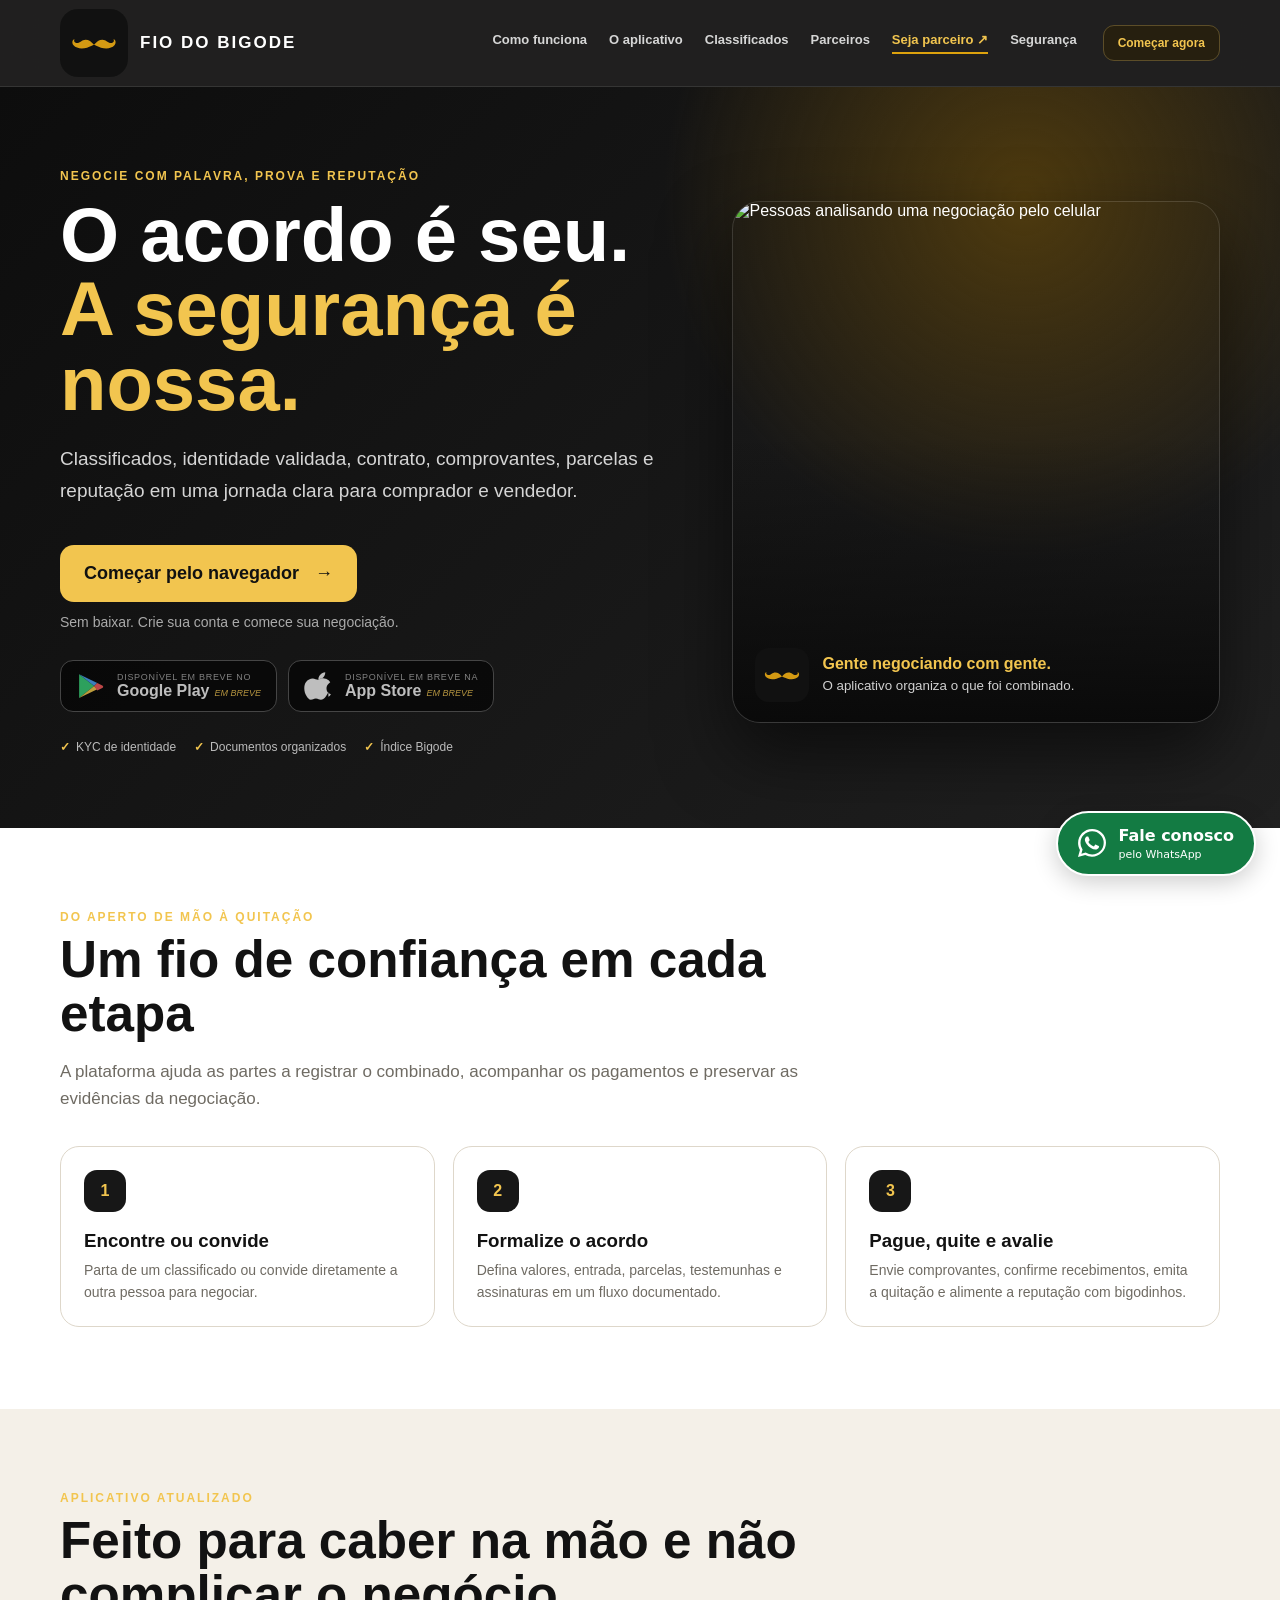
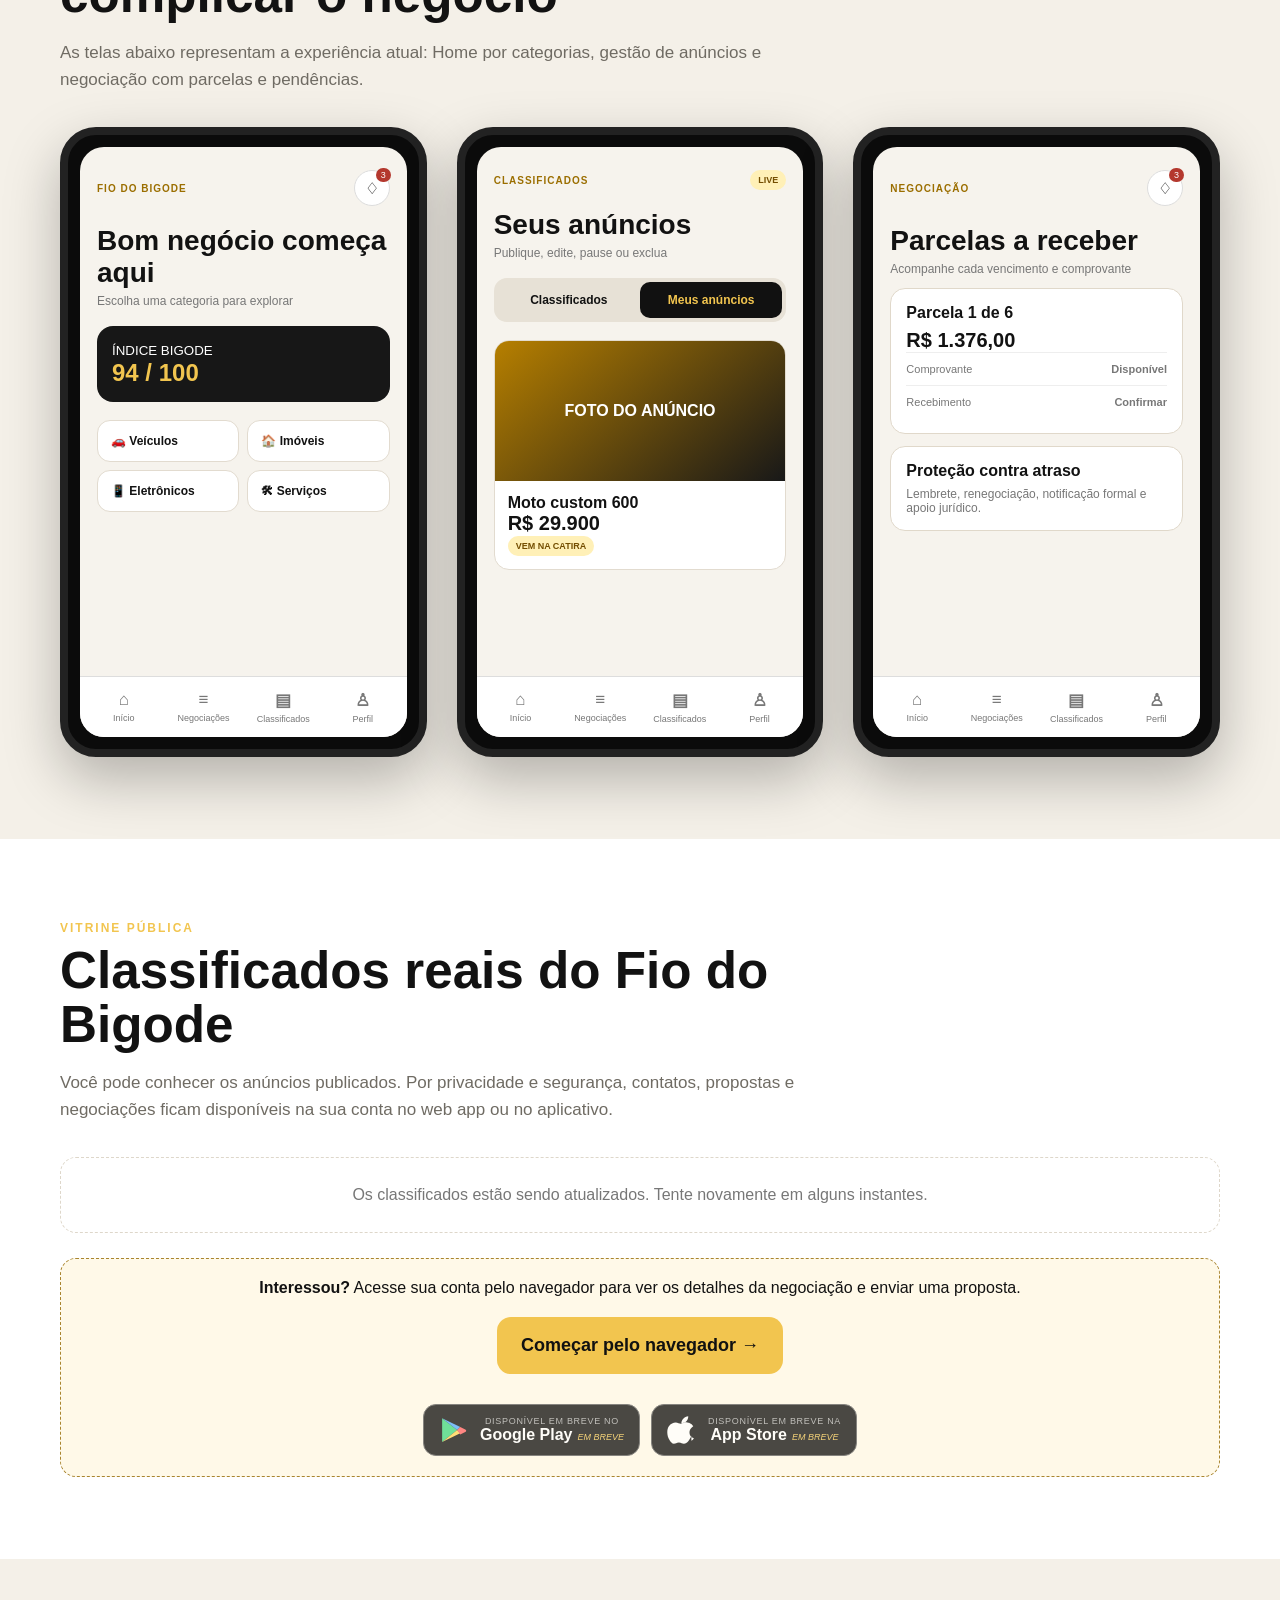
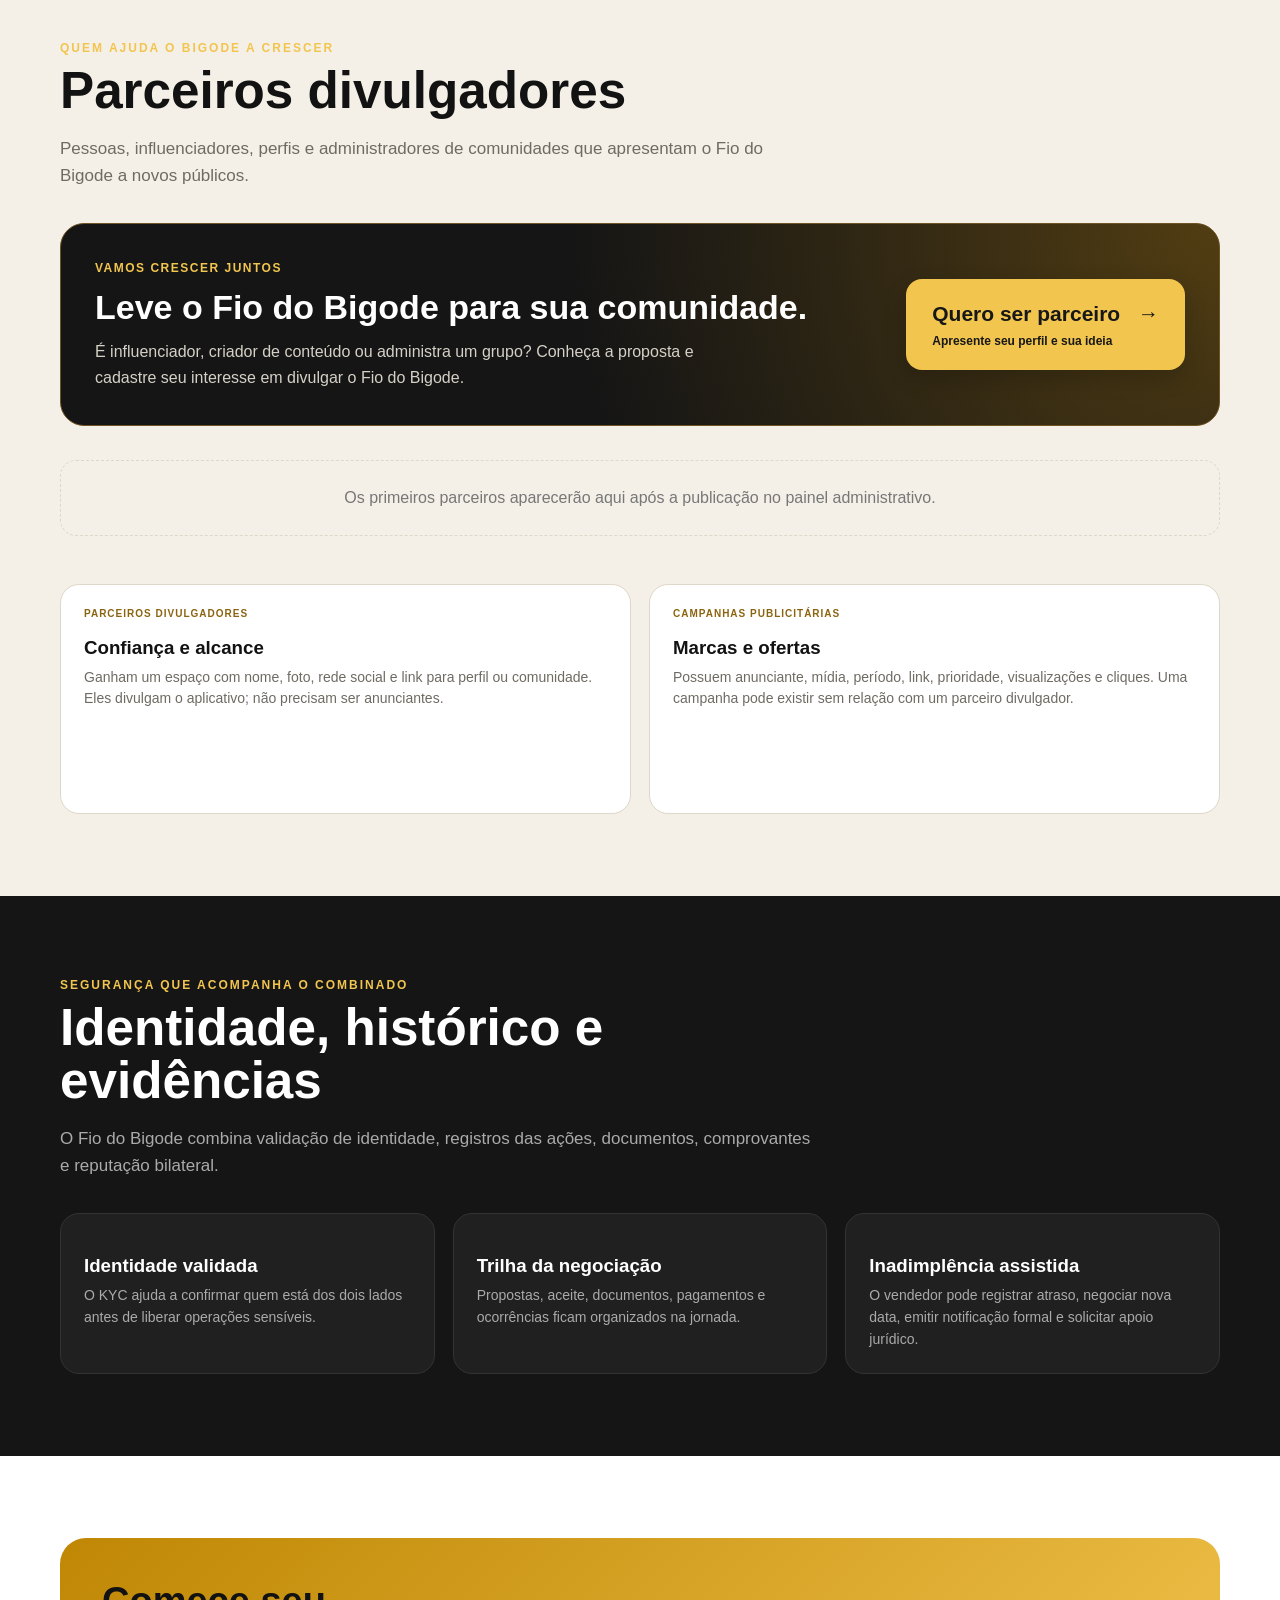
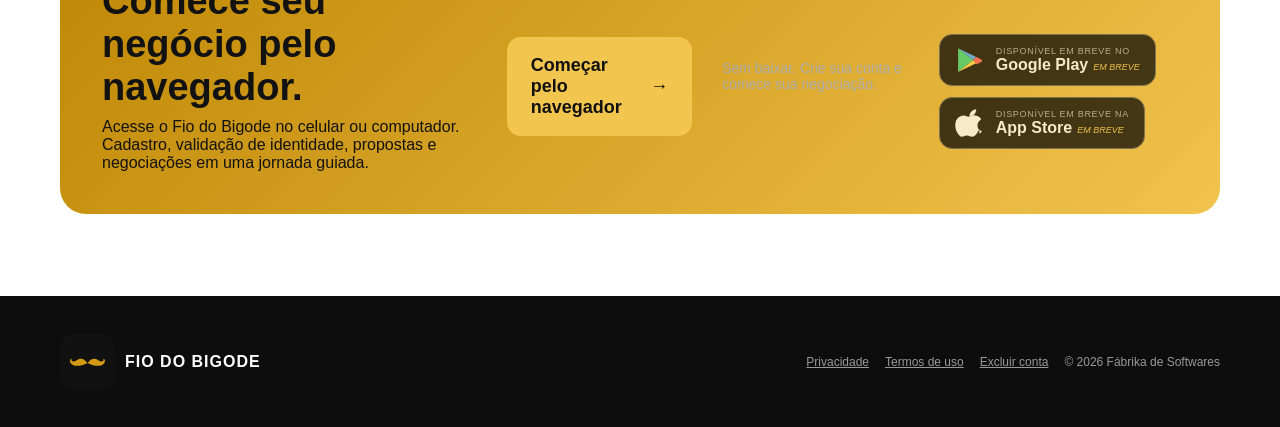
==== commit 4fee7034: "Use versioned browser link for immediate launch without stale cache" ====
--- a/index.html
+++ b/index.html
@@ -16,9 +16,9 @@
 .webStart{display:inline-flex;gap:16px;align-items:center;background:var(--gold2);color:#111;padding:18px 24px;border-radius:14px;font-size:18px;font-weight:900;text-decoration:none;margin-top:20px}.webStart:hover{background:#ffdc75}.webStart:focus-visible{outline:3px solid #fff;outline-offset:4px}.webStartNote{font-size:14px;color:#aaa;margin:12px 0 0}</style>
 <link rel="stylesheet" href="assets/contact.css?v=20261008"></head>
 <body>
-  <nav class="nav"><div class="wrap navIn"><a class="brand" href="#inicio"><img src="assets/icon.svg" alt="Bigode dourado"><strong>FIO DO BIGODE</strong></a><div class="links"><a href="#como-funciona">Como funciona</a><a href="#app">O aplicativo</a><a href="#classificados">Classificados</a><a href="#parceiros">Parceiros</a><a class="partnerNav" href="parceiros.html">Seja parceiro ↗</a><a href="#seguranca">Segurança</a></div><a class="downloadMini" href="#baixar">Baixar o aplicativo</a></div></nav>
+  <nav class="nav"><div class="wrap navIn"><a class="brand" href="#inicio"><img src="assets/icon.svg" alt="Bigode dourado"><strong>FIO DO BIGODE</strong></a><div class="links"><a href="#como-funciona">Como funciona</a><a href="#app">O aplicativo</a><a href="#classificados">Classificados</a><a href="#parceiros">Parceiros</a><a class="partnerNav" href="parceiros.html">Seja parceiro ↗</a><a href="#seguranca">Segurança</a></div><a class="downloadMini" href="#baixar">Começar agora</a></div></nav>
 
-  <header id="inicio" class="hero"><div class="wrap heroGrid"><div><div class="eyebrow">Negocie com palavra, prova e reputação</div><h1>O acordo é seu.<br><span>A segurança é nossa.</span></h1><p class="lead">Classificados, identidade validada, contrato, comprovantes, parcelas e reputação em uma jornada clara para comprador e vendedor.</p><a class="webStart" href="https://sergiovfr-uni.github.io/fio-do-bigode-prototype/live.html">Começar pelo navegador <span aria-hidden="true">→</span></a><p class="webStartNote">Sem baixar. Crie sua conta e comece sua negociação.</p><div class="stores" data-store-buttons></div><div class="trust"><span>KYC de identidade</span><span>Documentos organizados</span><span>Índice Bigode</span></div></div><figure class="heroPeople"><img src="https://images.pexels.com/photos/5756861/pexels-photo-5756861.jpeg?auto=compress&cs=tinysrgb&w=1260" alt="Pessoas analisando uma negociação pelo celular"><figcaption class="heroCaption"><img src="assets/icon.svg" alt=""><span><b>Gente negociando com gente.</b><small>O aplicativo organiza o que foi combinado.</small></span></figcaption></figure></div></header>
+  <header id="inicio" class="hero"><div class="wrap heroGrid"><div><div class="eyebrow">Negocie com palavra, prova e reputação</div><h1>O acordo é seu.<br><span>A segurança é nossa.</span></h1><p class="lead">Classificados, identidade validada, contrato, comprovantes, parcelas e reputação em uma jornada clara para comprador e vendedor.</p><a class="webStart" href="https://sergiovfr-uni.github.io/fio-do-bigode-prototype/live.html?release=20261008-guide">Começar pelo navegador <span aria-hidden="true">→</span></a><p class="webStartNote">Sem baixar. Crie sua conta e comece sua negociação.</p><div class="stores" data-store-buttons></div><div class="trust"><span>KYC de identidade</span><span>Documentos organizados</span><span>Índice Bigode</span></div></div><figure class="heroPeople"><img src="https://images.pexels.com/photos/5756861/pexels-photo-5756861.jpeg?auto=compress&cs=tinysrgb&w=1260" alt="Pessoas analisando uma negociação pelo celular"><figcaption class="heroCaption"><img src="assets/icon.svg" alt=""><span><b>Gente negociando com gente.</b><small>O aplicativo organiza o que foi combinado.</small></span></figcaption></figure></div></header>
 
   <section id="como-funciona" class="section white"><div class="wrap"><div class="sectionHead"><div class="eyebrow">Do aperto de mão à quitação</div><h2>Um fio de confiança em cada etapa</h2><p>A plataforma ajuda as partes a registrar o combinado, acompanhar os pagamentos e preservar as evidências da negociação.</p></div><div class="steps"><article class="card"><div class="number">1</div><h3>Encontre ou convide</h3><p>Parta de um classificado ou convide diretamente a outra pessoa para negociar.</p></article><article class="card"><div class="number">2</div><h3>Formalize o acordo</h3><p>Defina valores, entrada, parcelas, testemunhas e assinaturas em um fluxo documentado.</p></article><article class="card"><div class="number">3</div><h3>Pague, quite e avalie</h3><p>Envie comprovantes, confirme recebimentos, emita a quitação e alimente a reputação com bigodinhos.</p></article></div></div></section>
 
@@ -28,13 +28,13 @@
     <div class="phone"><div class="phoneScreen"><div class="phoneBar"><span class="phoneBrand">NEGOCIAÇÃO</span><span class="bell">♢</span></div><h3>Parcelas a receber</h3><div class="sub">Acompanhe cada vencimento e comprovante</div><div class="dealBox"><strong>Parcela 1 de 6</strong><div class="price">R$ 1.376,00</div><div class="statusLine"><span>Comprovante</span><b>Disponível</b></div><div class="statusLine"><span>Recebimento</span><b>Confirmar</b></div></div><div class="dealBox"><strong>Proteção contra atraso</strong><div class="sub">Lembrete, renegociação, notificação formal e apoio jurídico.</div></div><div class="phoneNav"><span><b>⌂</b>Início</span><span><b>≡</b>Negociações</span><span><b>▤</b>Classificados</span><span><b>♙</b>Perfil</span></div></div></div>
   </div></div></section>
 
-  <section id="classificados" class="section white"><div class="wrap"><div class="sectionHead"><div class="eyebrow">Vitrine pública</div><h2>Classificados reais do Fio do Bigode</h2><p>Você pode conhecer os anúncios publicados. Por privacidade e segurança, contatos, propostas e negociações ficam disponíveis na sua conta no web app ou no aplicativo.</p></div><div id="listingGrid" class="liveGrid"><div class="skeleton"></div><div class="skeleton"></div><div class="skeleton"></div></div><div class="locked"><b>Interessou?</b> Acesse sua conta pelo navegador para ver os detalhes da negociação e enviar uma proposta.<div class="stores" data-store-buttons style="justify-content:center"></div></div></div></section>
+  <section id="classificados" class="section white"><div class="wrap"><div class="sectionHead"><div class="eyebrow">Vitrine pública</div><h2>Classificados reais do Fio do Bigode</h2><p>Você pode conhecer os anúncios publicados. Por privacidade e segurança, contatos, propostas e negociações ficam disponíveis na sua conta no web app ou no aplicativo.</p></div><div id="listingGrid" class="liveGrid"><div class="skeleton"></div><div class="skeleton"></div><div class="skeleton"></div></div><div class="locked"><b>Interessou?</b> Acesse sua conta pelo navegador para ver os detalhes da negociação e enviar uma proposta.<div><a class="webStart" href="https://sergiovfr-uni.github.io/fio-do-bigode-prototype/live.html?release=20261008-guide">Começar pelo navegador →</a></div><div class="stores" data-store-buttons style="justify-content:center"></div></div></div></section>
 
   <section id="parceiros" class="section"><div class="wrap"><div class="sectionHead"><div class="eyebrow">Quem ajuda o bigode a crescer</div><h2>Parceiros divulgadores</h2><p>Pessoas, influenciadores, perfis e administradores de comunidades que apresentam o Fio do Bigode a novos públicos.</p></div><aside class="partnerInvite" aria-labelledby="partnerInviteTitle"><div><span class="partnerInviteEyebrow">Vamos crescer juntos</span><h3 id="partnerInviteTitle">Leve o Fio do Bigode para sua comunidade.</h3><p>É influenciador, criador de conteúdo ou administra um grupo? Conheça a proposta e cadastre seu interesse em divulgar o Fio do Bigode.</p></div><a class="partnerInviteButton" href="parceiros.html">Quero ser parceiro <span aria-hidden="true">→</span><small>Apresente seu perfil e sua ideia</small></a></aside><div id="partnerGrid" class="partners"><div class="empty">Os primeiros parceiros aparecerão aqui após a publicação no painel administrativo.</div></div><div style="height:48px"></div><div class="campaignVs"><article class="card"><div class="tag">PARCEIROS DIVULGADORES</div><h3>Confiança e alcance</h3><p>Ganham um espaço com nome, foto, rede social e link para perfil ou comunidade. Eles divulgam o aplicativo; não precisam ser anunciantes.</p></article><article class="card"><div class="tag">CAMPANHAS PUBLICITÁRIAS</div><h3>Marcas e ofertas</h3><p>Possuem anunciante, mídia, período, link, prioridade, visualizações e cliques. Uma campanha pode existir sem relação com um parceiro divulgador.</p></article></div></div></section>
 
   <section id="seguranca" class="section dark"><div class="wrap"><div class="sectionHead"><div class="eyebrow">Segurança que acompanha o combinado</div><h2>Identidade, histórico e evidências</h2><p>O Fio do Bigode combina validação de identidade, registros das ações, documentos, comprovantes e reputação bilateral.</p></div><div class="splitCards"><article class="card"><h3>Identidade validada</h3><p>O KYC ajuda a confirmar quem está dos dois lados antes de liberar operações sensíveis.</p></article><article class="card"><h3>Trilha da negociação</h3><p>Propostas, aceite, documentos, pagamentos e ocorrências ficam organizados na jornada.</p></article><article class="card"><h3>Inadimplência assistida</h3><p>O vendedor pode registrar atraso, negociar nova data, emitir notificação formal e solicitar apoio jurídico.</p></article></div></div></section>
 
-  <section id="baixar" class="section white"><div class="wrap"><div class="cta"><div><h2>Comece seu negócio pelo navegador.</h2><p>Acesse o Fio do Bigode no celular ou computador. Cadastro, validação de identidade, propostas e negociações em uma jornada guiada.</p></div><a class="webStart" href="https://sergiovfr-uni.github.io/fio-do-bigode-prototype/live.html">Começar pelo navegador <span aria-hidden="true">→</span></a><p class="webStartNote">Sem baixar. Crie sua conta e comece sua negociação.</p><div class="stores" data-store-buttons></div></div></div></section>
+  <section id="baixar" class="section white"><div class="wrap"><div class="cta"><div><h2>Comece seu negócio pelo navegador.</h2><p>Acesse o Fio do Bigode no celular ou computador. Cadastro, validação de identidade, propostas e negociações em uma jornada guiada.</p></div><a class="webStart" href="https://sergiovfr-uni.github.io/fio-do-bigode-prototype/live.html?release=20261008-guide">Começar pelo navegador <span aria-hidden="true">→</span></a><p class="webStartNote">Sem baixar. Crie sua conta e comece sua negociação.</p><div class="stores" data-store-buttons></div></div></div></section>
 
   <footer class="footer"><div class="wrap footerIn"><div class="footerBrand"><img src="assets/icon.svg" alt=""><span>FIO DO BIGODE</span></div><div class="legal"><a href="privacy.html">Privacidade</a><a href="terms.html">Termos de uso</a><a href="delete-account.html">Excluir conta</a><span>© 2026 Fábrika de Softwares</span></div></div></footer>
 
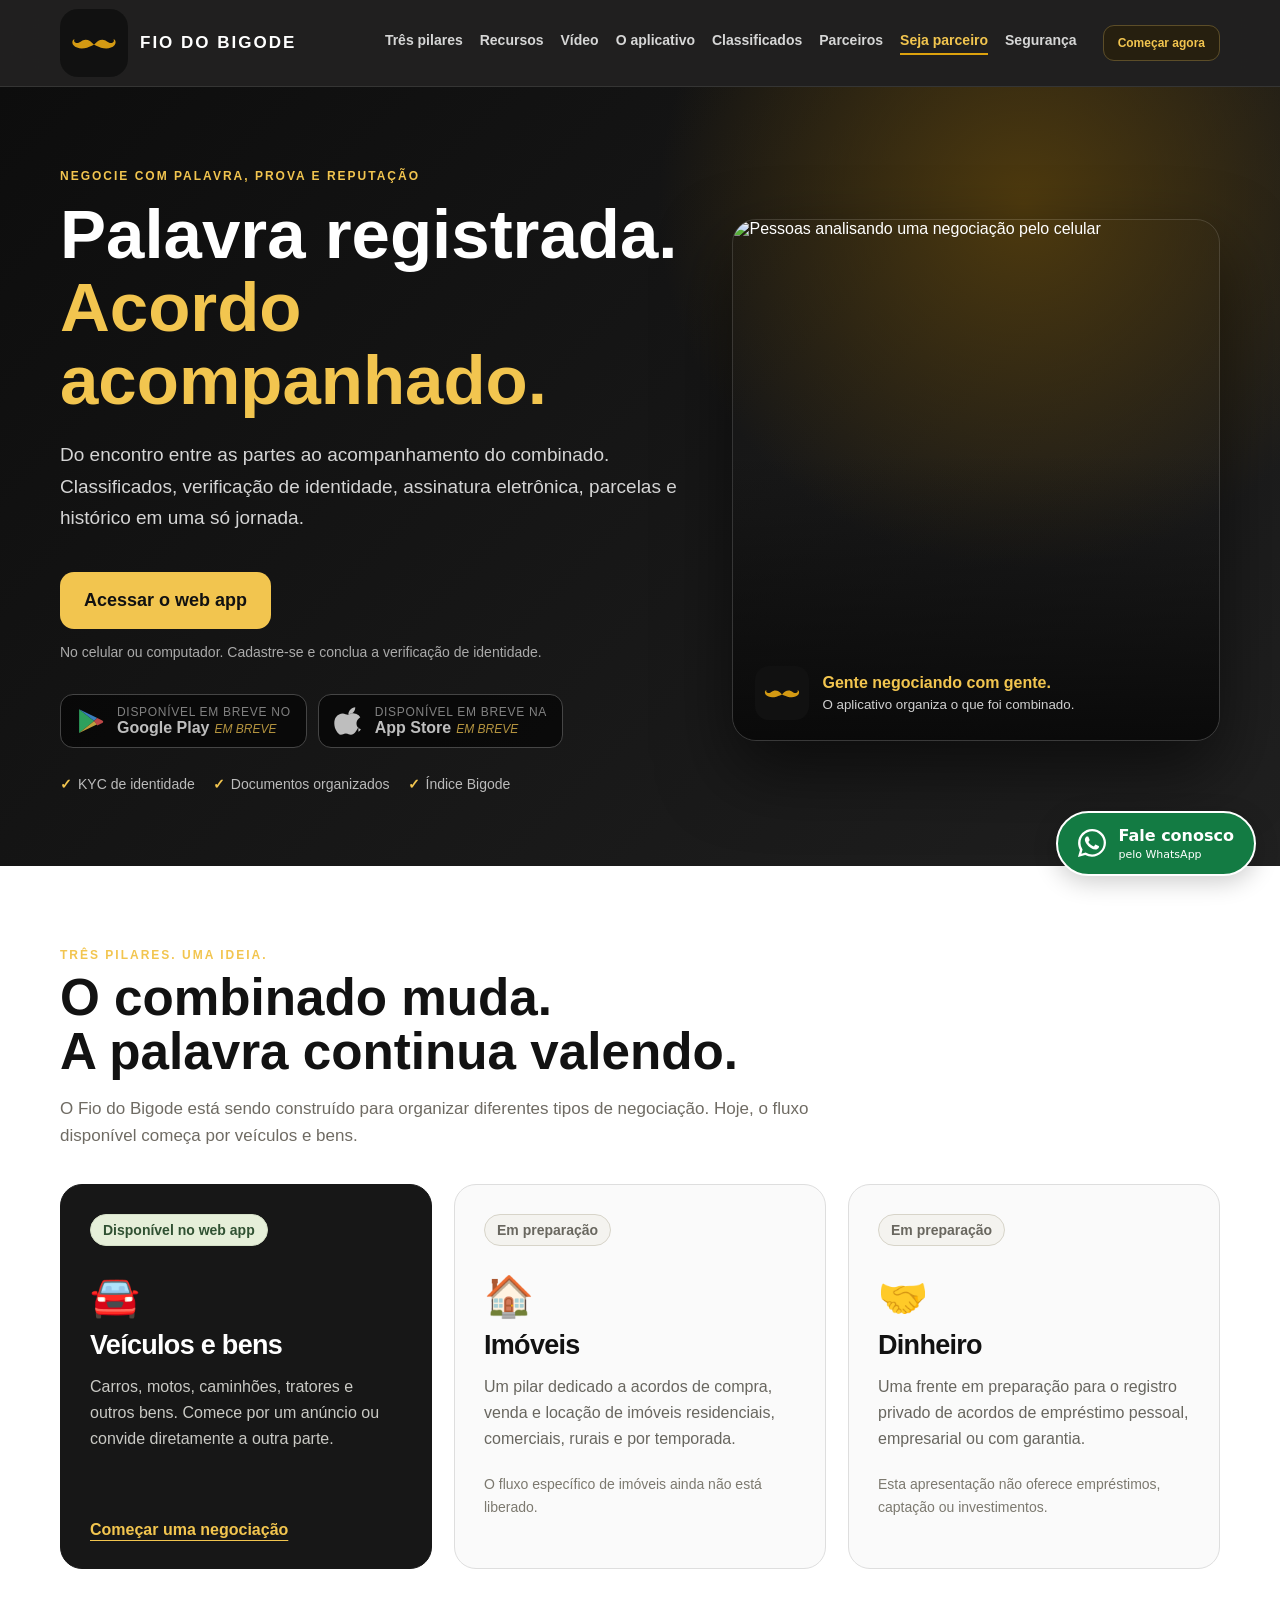
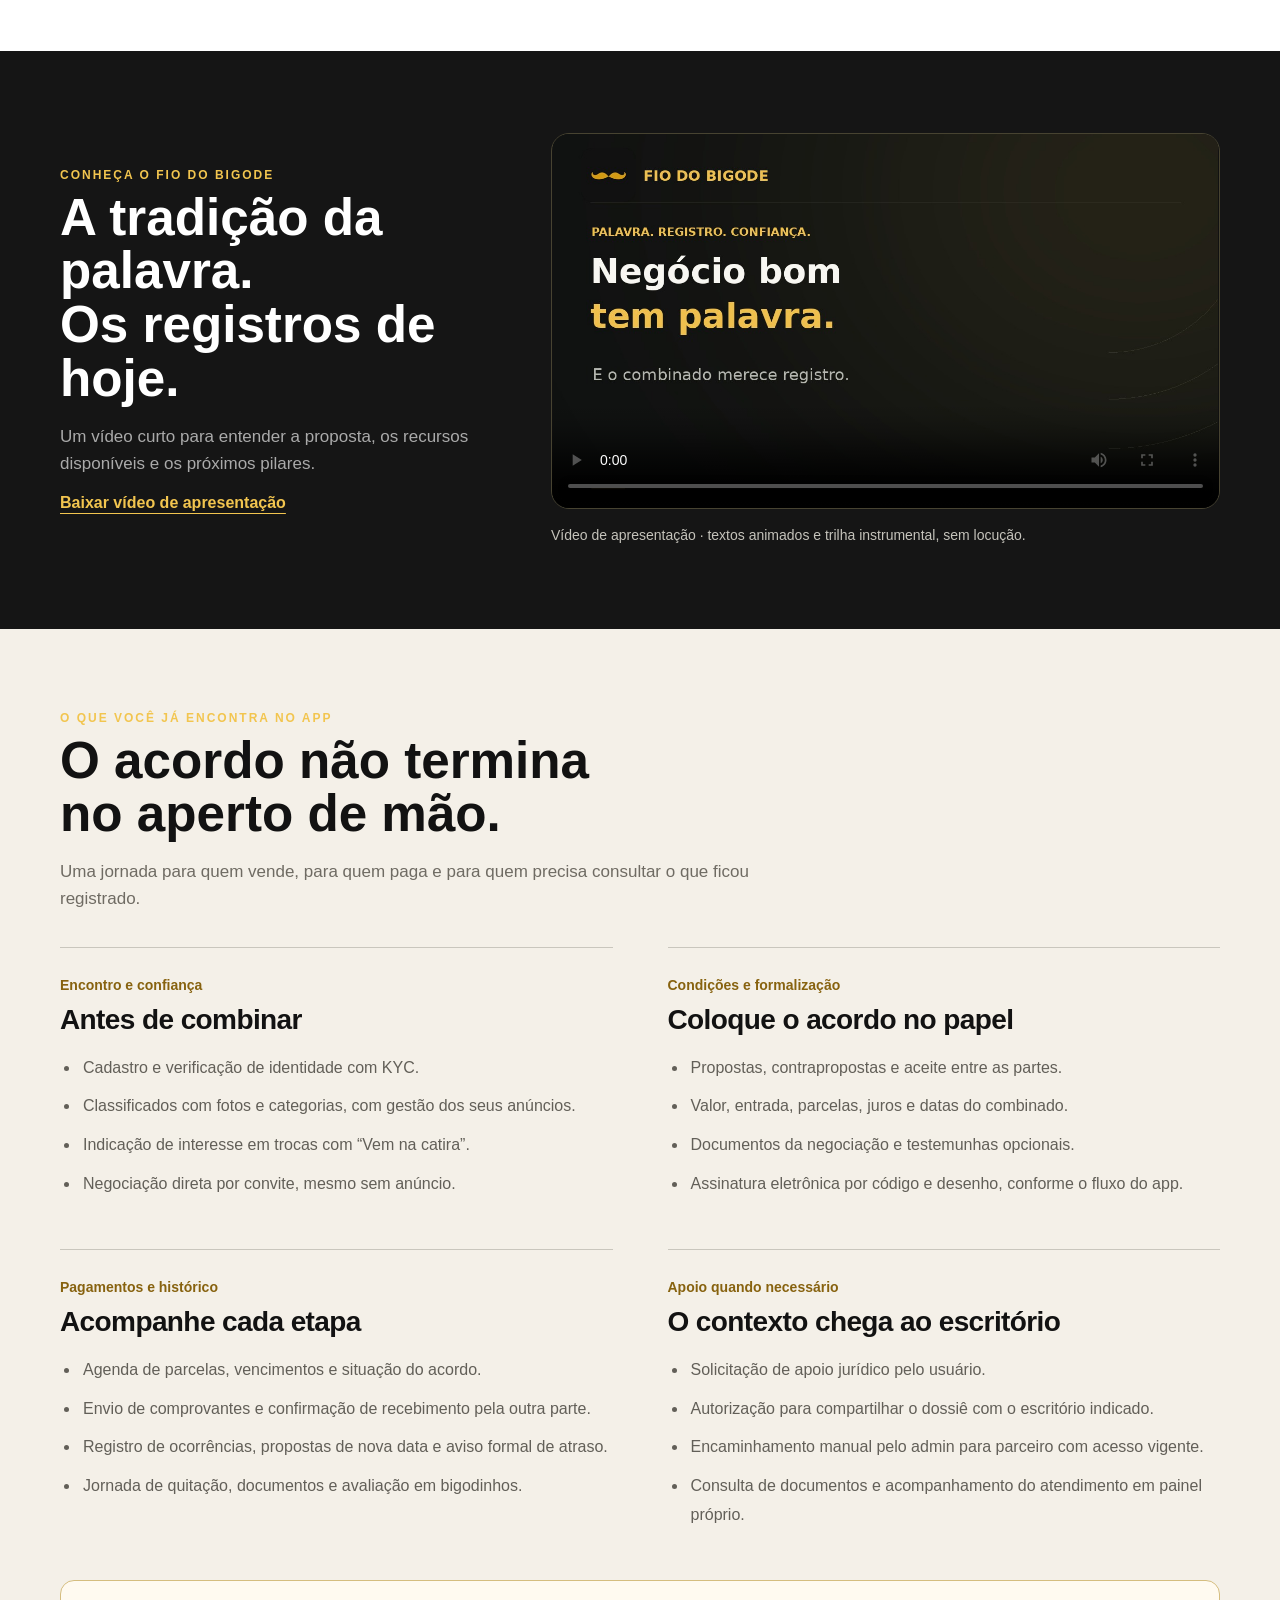
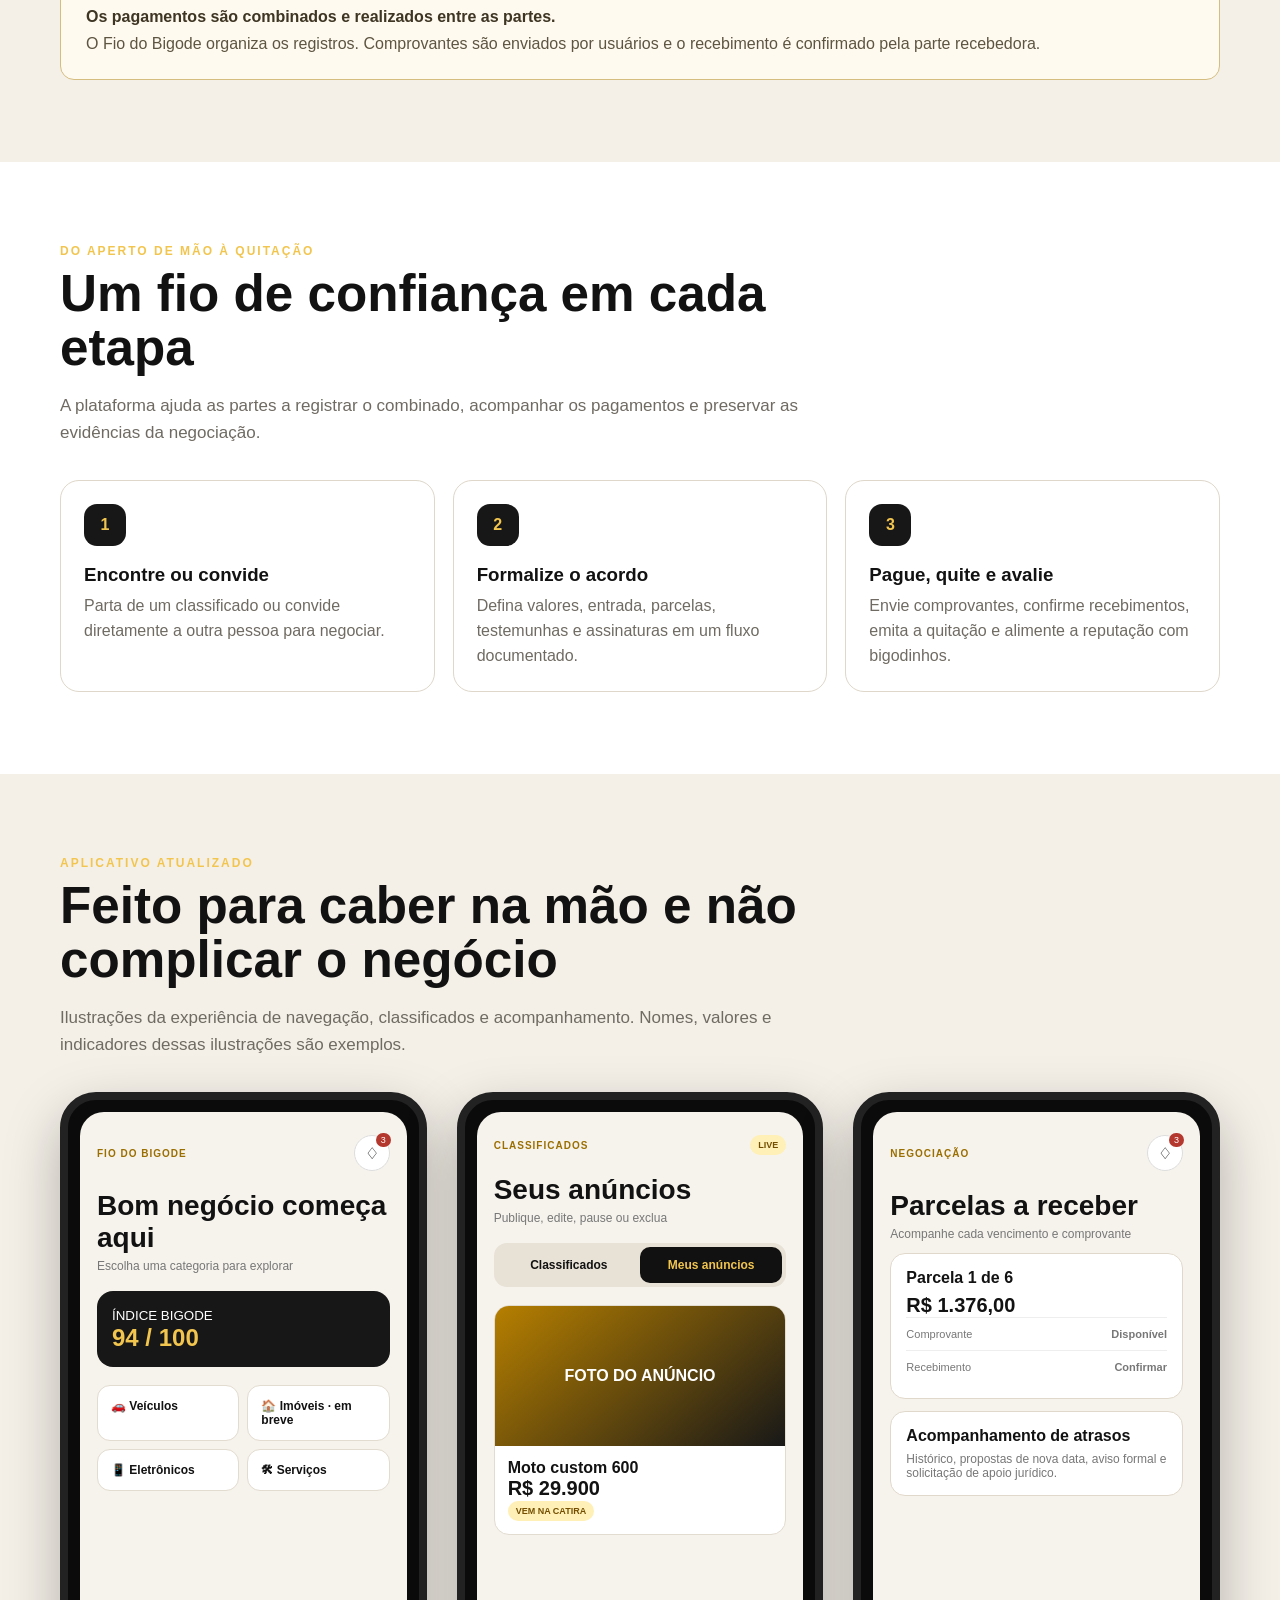
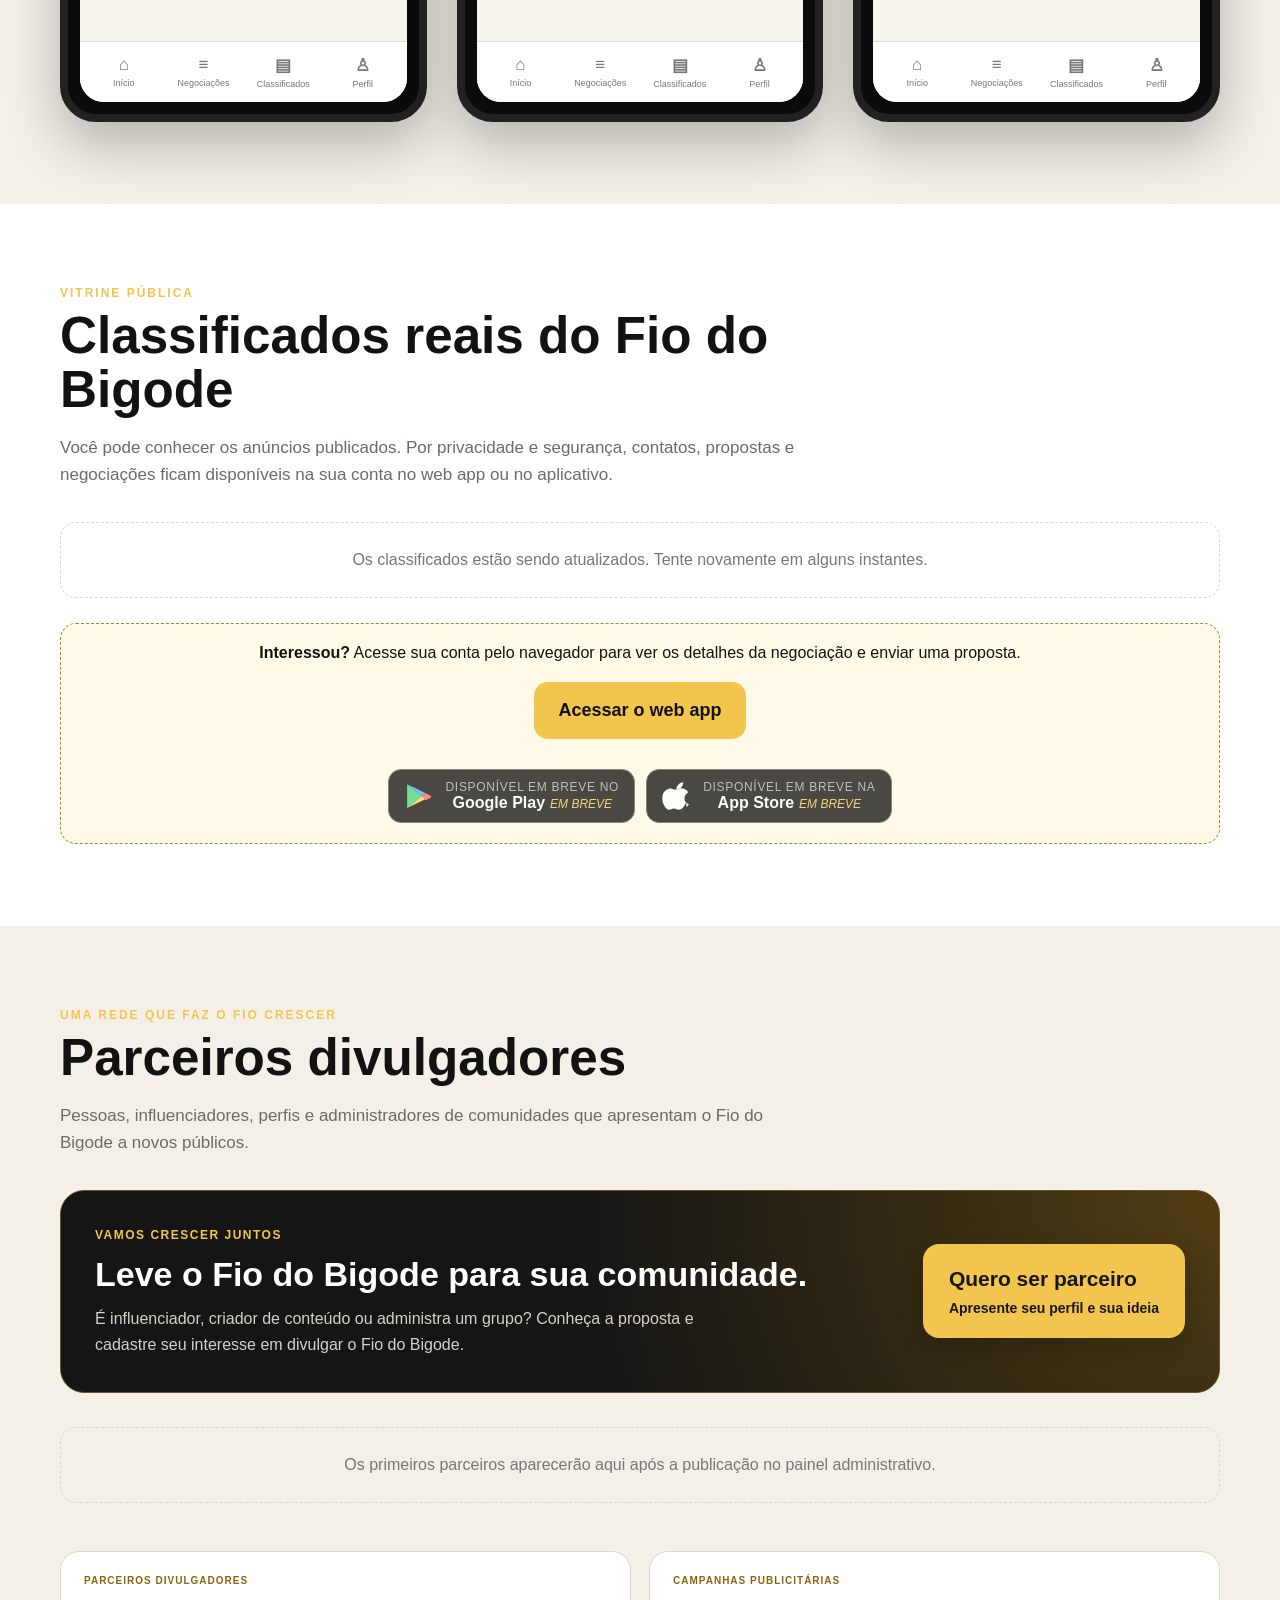
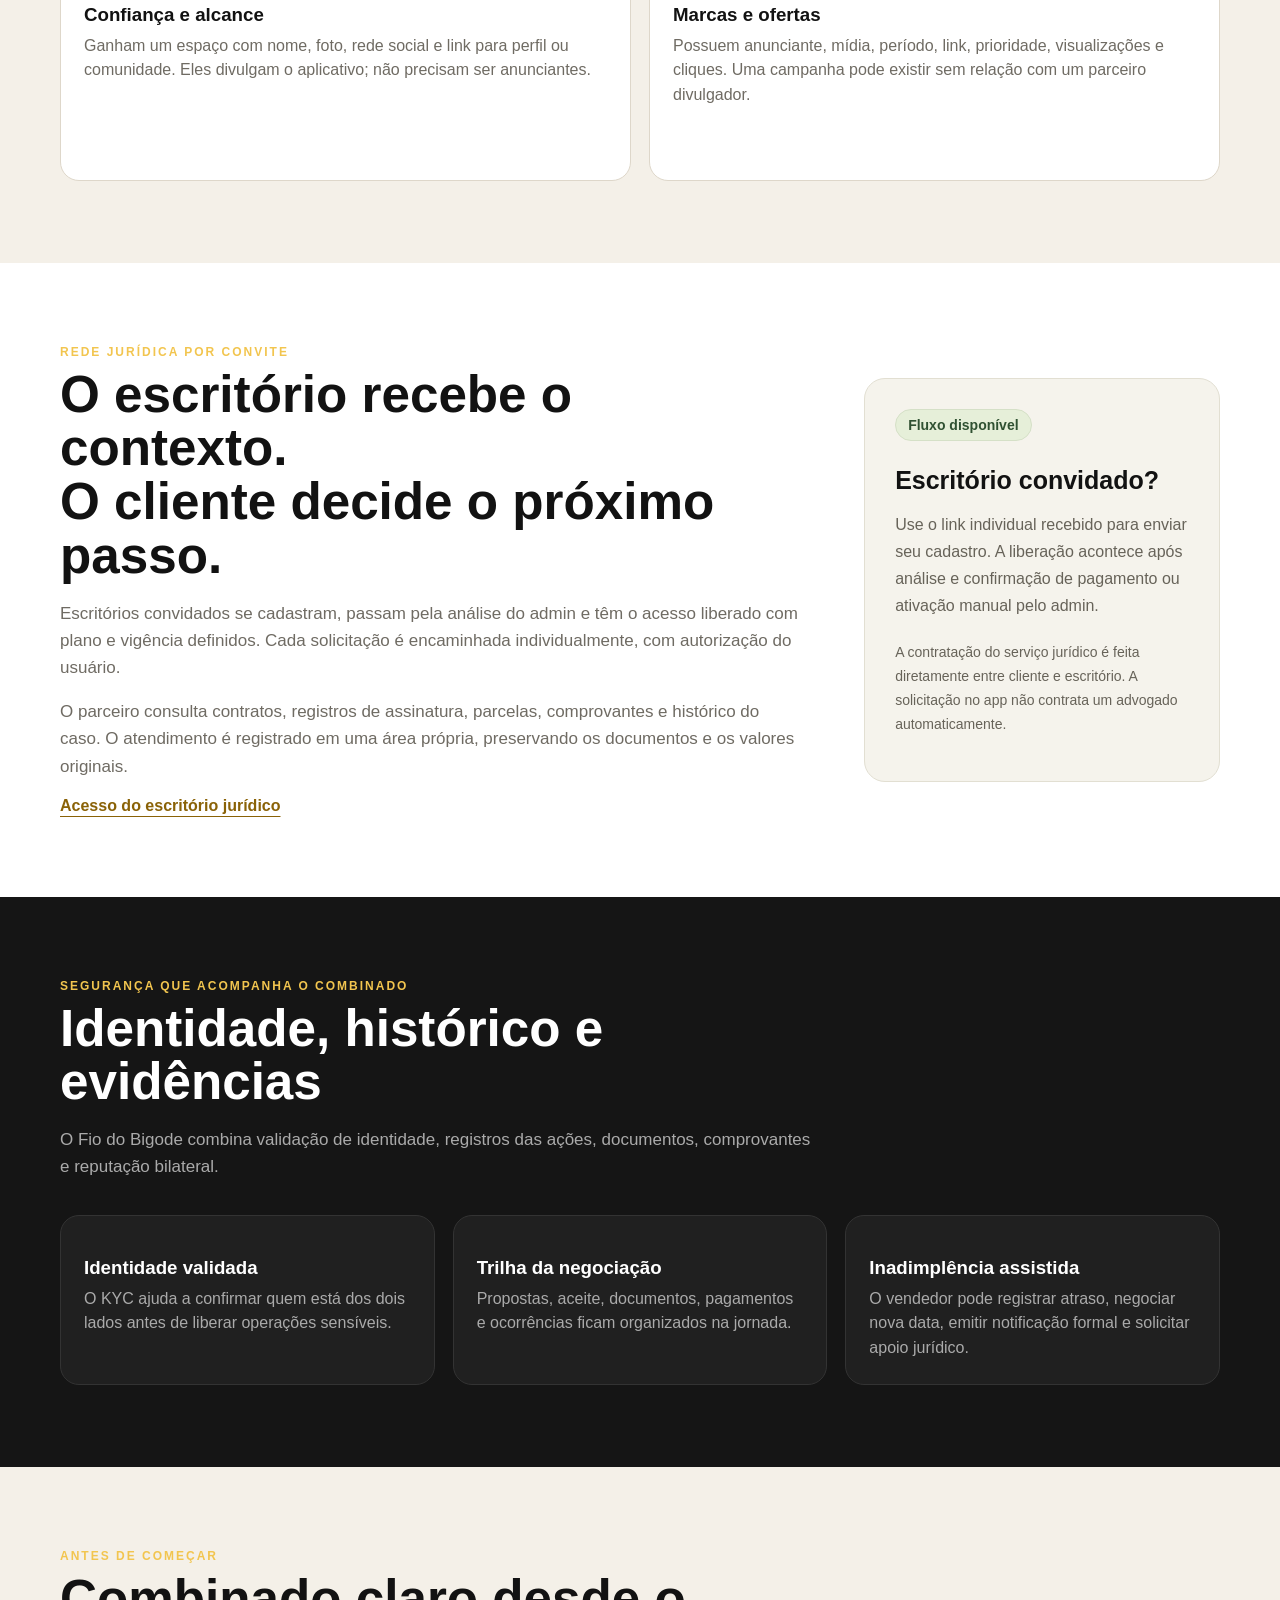
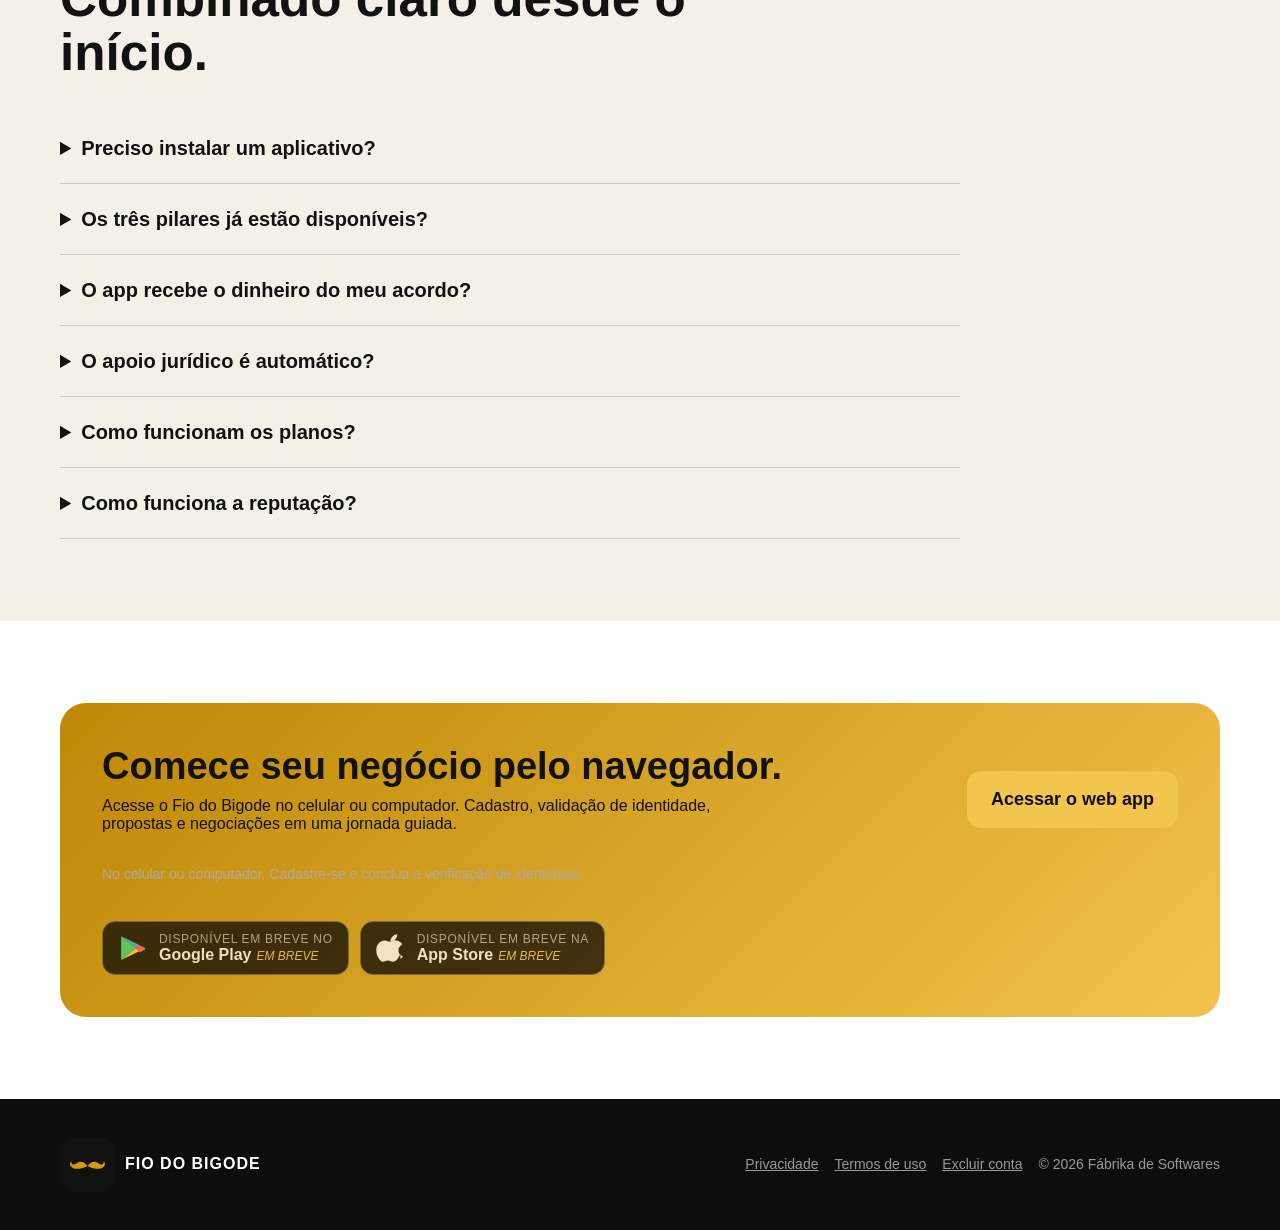
==== commit 5d6bfc2e: "Present three product pillars, current app features and launch video" ====
--- a/index.html
+++ b/index.html
@@ -4,7 +4,7 @@
   <meta charset="utf-8">
   <meta name="viewport" content="width=device-width,initial-scale=1">
   <meta name="theme-color" content="#111111">
-  <meta name="description" content="Fio do Bigode: classificados, negociações documentadas, KYC e reputação para negociar com mais segurança.">
+  <meta name="description" content="Negocie veículos e bens, formalize acordos, acompanhe parcelas e consulte seu histórico. Conheça os três pilares e a rede jurídica do Fio do Bigode.">
   <link rel="icon" type="image/svg+xml" href="assets/icon.svg">
   <link rel="apple-touch-icon" href="assets/icon.svg">
   <title>Fio do Bigode • Negócio bom tem palavra e documento</title>
@@ -14,27 +14,43 @@
     @media(max-width:620px){.wrap{width:min(100% - 26px,1160px)}.hero{padding:56px 0}.hero h1{font-size:46px}.lead{font-size:16px}.section{padding:60px 0}.steps,.splitCards,.phones,.liveGrid,.partners{grid-template-columns:1fr}.phones{padding:0 18px}.phoneScreen{min-height:560px}.downloadMini{display:none}.campaignVs{grid-template-columns:1fr}.cta{padding:27px}.cta h2{font-size:30px}.footerIn{display:block}.legal{margin-top:18px;flex-wrap:wrap}}
   .links .partnerNav{color:#f2c54f;border-bottom:2px solid #dda20d;padding-bottom:5px}.partnerInvite{display:grid;grid-template-columns:1fr auto;gap:32px;align-items:center;margin:0 0 34px;padding:34px;border:1px solid #6f5423;border-radius:24px;background:radial-gradient(circle at top right,#513d12,transparent 55%),#151515;color:#fff}.partnerInviteEyebrow{color:#f2c54f;font-size:12px;font-weight:900;letter-spacing:1.5px;text-transform:uppercase}.partnerInvite h3{font-size:clamp(24px,3vw,34px);line-height:1.15;margin:12px 0}.partnerInvite p{max-width:650px;margin:0;color:#d6d1c7;font-size:16px;line-height:1.6}.partnerInviteButton{display:block;min-width:246px;padding:22px 26px;border-radius:16px;background:#f2c54f;color:#171717;text-decoration:none;font-size:21px;font-weight:900;line-height:1.2;box-shadow:0 8px 22px #0003}.partnerInviteButton span{margin-left:12px}.partnerInviteButton small{display:block;font-size:12px;font-weight:600;margin-top:8px}.partnerInviteButton:hover{background:#ffdc76}.partnerInviteButton:focus-visible{outline:3px solid white;outline-offset:4px}@media(max-width:900px){.partnerInvite{grid-template-columns:1fr;gap:24px}.partnerInviteButton{width:fit-content}}@media(max-width:620px){.partnerInvite{padding:26px 22px}.partnerInviteButton{width:100%;min-width:0;text-align:center;padding:22px 16px}}
 .webStart{display:inline-flex;gap:16px;align-items:center;background:var(--gold2);color:#111;padding:18px 24px;border-radius:14px;font-size:18px;font-weight:900;text-decoration:none;margin-top:20px}.webStart:hover{background:#ffdc75}.webStart:focus-visible{outline:3px solid #fff;outline-offset:4px}.webStartNote{font-size:14px;color:#aaa;margin:12px 0 0}</style>
-<link rel="stylesheet" href="assets/contact.css?v=20261008"></head>
+<link rel="stylesheet" href="assets/contact.css?v=20261008"><link rel="stylesheet" href="assets/launch-20261125.css">
+</head>
 <body>
-  <nav class="nav"><div class="wrap navIn"><a class="brand" href="#inicio"><img src="assets/icon.svg" alt="Bigode dourado"><strong>FIO DO BIGODE</strong></a><div class="links"><a href="#como-funciona">Como funciona</a><a href="#app">O aplicativo</a><a href="#classificados">Classificados</a><a href="#parceiros">Parceiros</a><a class="partnerNav" href="parceiros.html">Seja parceiro ↗</a><a href="#seguranca">Segurança</a></div><a class="downloadMini" href="#baixar">Começar agora</a></div></nav>
+  <nav class="nav"><div class="wrap navIn"><a class="brand" href="#inicio"><img src="assets/icon.svg" alt="Bigode dourado"><strong>FIO DO BIGODE</strong></a><div class="links"><a href="#pilares">Três pilares</a><a href="#recursos">Recursos</a><a href="#filme">Vídeo</a><a href="#app">O aplicativo</a><a href="#classificados">Classificados</a><a href="#parceiros">Parceiros</a><a class="partnerNav" href="parceiros.html">Seja parceiro</a><a href="#seguranca">Segurança</a></div><a class="downloadMini" href="#baixar">Começar agora</a></div></nav>
 
-  <header id="inicio" class="hero"><div class="wrap heroGrid"><div><div class="eyebrow">Negocie com palavra, prova e reputação</div><h1>O acordo é seu.<br><span>A segurança é nossa.</span></h1><p class="lead">Classificados, identidade validada, contrato, comprovantes, parcelas e reputação em uma jornada clara para comprador e vendedor.</p><a class="webStart" href="https://sergiovfr-uni.github.io/fio-do-bigode-prototype/live.html?release=20261008-guide">Começar pelo navegador <span aria-hidden="true">→</span></a><p class="webStartNote">Sem baixar. Crie sua conta e comece sua negociação.</p><div class="stores" data-store-buttons></div><div class="trust"><span>KYC de identidade</span><span>Documentos organizados</span><span>Índice Bigode</span></div></div><figure class="heroPeople"><img src="https://images.pexels.com/photos/5756861/pexels-photo-5756861.jpeg?auto=compress&cs=tinysrgb&w=1260" alt="Pessoas analisando uma negociação pelo celular"><figcaption class="heroCaption"><img src="assets/icon.svg" alt=""><span><b>Gente negociando com gente.</b><small>O aplicativo organiza o que foi combinado.</small></span></figcaption></figure></div></header>
+  <header id="inicio" class="hero"><div class="wrap heroGrid"><div><div class="eyebrow">Negocie com palavra, prova e reputação</div><h1>Palavra registrada.<br><span>Acordo acompanhado.</span></h1><p class="lead">Do encontro entre as partes ao acompanhamento do combinado. Classificados, verificação de identidade, assinatura eletrônica, parcelas e histórico em uma só jornada.</p><a class="webStart" href="https://app.nofiodobigode.app.br/">Acessar o web app</a><p class="webStartNote">No celular ou computador. Cadastre-se e conclua a verificação de identidade.</p><div class="stores" data-store-buttons></div><div class="trust"><span>KYC de identidade</span><span>Documentos organizados</span><span>Índice Bigode</span></div></div><figure class="heroPeople"><img src="https://images.pexels.com/photos/5756861/pexels-photo-5756861.jpeg?auto=compress&cs=tinysrgb&w=1260" alt="Pessoas analisando uma negociação pelo celular"><figcaption class="heroCaption"><img src="assets/icon.svg" alt=""><span><b>Gente negociando com gente.</b><small>O aplicativo organiza o que foi combinado.</small></span></figcaption></figure></div></header>
+
+  <section id="pilares" class="section white"><div class="wrap"><div class="sectionHead"><div class="eyebrow">Três pilares. Uma ideia.</div><h2>O combinado muda.<br>A palavra continua valendo.</h2><p>O Fio do Bigode está sendo construído para organizar diferentes tipos de negociação. Hoje, o fluxo disponível começa por veículos e bens.</p></div><div class="pillarGrid"><article class="pillarCard livePillar"><span class="availability live">Disponível no web app</span><div class="pillarSymbol" aria-hidden="true">🚘</div><h3>Veículos e bens</h3><p>Carros, motos, caminhões, tratores e outros bens. Comece por um anúncio ou convide diretamente a outra parte.</p><a class="pillarLink" href="https://app.nofiodobigode.app.br/">Começar uma negociação</a></article><article class="pillarCard"><span class="availability">Em preparação</span><div class="pillarSymbol" aria-hidden="true">🏠</div><h3>Imóveis</h3><p>Um pilar dedicado a acordos de compra, venda e locação de imóveis residenciais, comerciais, rurais e por temporada.</p><p class="pillarNote">O fluxo específico de imóveis ainda não está liberado.</p></article><article class="pillarCard"><span class="availability">Em preparação</span><div class="pillarSymbol" aria-hidden="true">🤝</div><h3>Dinheiro</h3><p>Uma frente em preparação para o registro privado de acordos de empréstimo pessoal, empresarial ou com garantia.</p><p class="pillarNote">Esta apresentação não oferece empréstimos, captação ou investimentos.</p></article></div></div></section>
+
+  <section id="filme" class="section dark"><div class="wrap filmGrid"><div class="sectionHead"><div class="eyebrow">Conheça o Fio do Bigode</div><h2>A tradição da palavra.<br>Os registros de hoje.</h2><p>Um vídeo curto para entender a proposta, os recursos disponíveis e os próximos pilares.</p><a class="textCta" href="assets/video/fio-do-bigode-apresentacao.mp4" download>Baixar vídeo de apresentação</a></div><figure class="filmFrame"><video controls playsinline preload="metadata" poster="assets/video/capa-apresentacao.jpg" aria-label="Vídeo de apresentação do Fio do Bigode"><source src="assets/video/fio-do-bigode-apresentacao.mp4" type="video/mp4"><track kind="captions" src="assets/video/apresentacao.vtt" srclang="pt-BR" label="Português (Brasil)">Seu navegador não reproduziu o vídeo. Use o link para baixar.</video><figcaption>Vídeo de apresentação · textos animados e trilha instrumental, sem locução.</figcaption></figure></div></section>
+
+  <section id="recursos" class="section"><div class="wrap"><div class="sectionHead"><div class="eyebrow">O que você já encontra no app</div><h2>O acordo não termina<br>no aperto de mão.</h2><p>Uma jornada para quem vende, para quem paga e para quem precisa consultar o que ficou registrado.</p></div><div class="journeyGrid">
+<article class="journey"><span class="journeyTag">Encontro e confiança</span><h3>Antes de combinar</h3><ul><li>Cadastro e verificação de identidade com KYC.</li><li>Classificados com fotos e categorias, com gestão dos seus anúncios.</li><li>Indicação de interesse em trocas com “Vem na catira”.</li><li>Negociação direta por convite, mesmo sem anúncio.</li></ul></article>
+<article class="journey"><span class="journeyTag">Condições e formalização</span><h3>Coloque o acordo no papel</h3><ul><li>Propostas, contrapropostas e aceite entre as partes.</li><li>Valor, entrada, parcelas, juros e datas do combinado.</li><li>Documentos da negociação e testemunhas opcionais.</li><li>Assinatura eletrônica por código e desenho, conforme o fluxo do app.</li></ul></article>
+<article class="journey"><span class="journeyTag">Pagamentos e histórico</span><h3>Acompanhe cada etapa</h3><ul><li>Agenda de parcelas, vencimentos e situação do acordo.</li><li>Envio de comprovantes e confirmação de recebimento pela outra parte.</li><li>Registro de ocorrências, propostas de nova data e aviso formal de atraso.</li><li>Jornada de quitação, documentos e avaliação em bigodinhos.</li></ul></article>
+<article class="journey"><span class="journeyTag">Apoio quando necessário</span><h3>O contexto chega ao escritório</h3><ul><li>Solicitação de apoio jurídico pelo usuário.</li><li>Autorização para compartilhar o dossiê com o escritório indicado.</li><li>Encaminhamento manual pelo admin para parceiro com acesso vigente.</li><li>Consulta de documentos e acompanhamento do atendimento em painel próprio.</li></ul></article>
+</div><div class="scopeNote"><b>Os pagamentos são combinados e realizados entre as partes.</b> O Fio do Bigode organiza os registros. Comprovantes são enviados por usuários e o recebimento é confirmado pela parte recebedora.</div></div></section>
 
   <section id="como-funciona" class="section white"><div class="wrap"><div class="sectionHead"><div class="eyebrow">Do aperto de mão à quitação</div><h2>Um fio de confiança em cada etapa</h2><p>A plataforma ajuda as partes a registrar o combinado, acompanhar os pagamentos e preservar as evidências da negociação.</p></div><div class="steps"><article class="card"><div class="number">1</div><h3>Encontre ou convide</h3><p>Parta de um classificado ou convide diretamente a outra pessoa para negociar.</p></article><article class="card"><div class="number">2</div><h3>Formalize o acordo</h3><p>Defina valores, entrada, parcelas, testemunhas e assinaturas em um fluxo documentado.</p></article><article class="card"><div class="number">3</div><h3>Pague, quite e avalie</h3><p>Envie comprovantes, confirme recebimentos, emita a quitação e alimente a reputação com bigodinhos.</p></article></div></div></section>
 
-  <section id="app" class="section"><div class="wrap"><div class="sectionHead"><div class="eyebrow">Aplicativo atualizado</div><h2>Feito para caber na mão e não complicar o negócio</h2><p>As telas abaixo representam a experiência atual: Home por categorias, gestão de anúncios e negociação com parcelas e pendências.</p></div><div class="phones">
-    <div class="phone"><div class="phoneScreen"><div class="phoneBar"><span class="phoneBrand">FIO DO BIGODE</span><span class="bell">♢</span></div><h3>Bom negócio começa aqui</h3><div class="sub">Escolha uma categoria para explorar</div><div class="score"><small>ÍNDICE BIGODE</small><br><b>94 / 100</b></div><div class="cats"><div class="cat">🚗 Veículos</div><div class="cat">🏠 Imóveis</div><div class="cat">📱 Eletrônicos</div><div class="cat">🛠 Serviços</div></div><div class="phoneNav"><span><b>⌂</b>Início</span><span><b>≡</b>Negociações</span><span><b>▤</b>Classificados</span><span><b>♙</b>Perfil</span></div></div></div>
+  <section id="app" class="section"><div class="wrap"><div class="sectionHead"><div class="eyebrow">Aplicativo atualizado</div><h2>Feito para caber na mão e não complicar o negócio</h2><p>Ilustrações da experiência de navegação, classificados e acompanhamento. Nomes, valores e indicadores dessas ilustrações são exemplos.</p></div><div class="phones">
+    <div class="phone"><div class="phoneScreen"><div class="phoneBar"><span class="phoneBrand">FIO DO BIGODE</span><span class="bell">♢</span></div><h3>Bom negócio começa aqui</h3><div class="sub">Escolha uma categoria para explorar</div><div class="score"><small>ÍNDICE BIGODE</small><br><b>94 / 100</b></div><div class="cats"><div class="cat">🚗 Veículos</div><div class="cat">🏠 Imóveis · em breve</div><div class="cat">📱 Eletrônicos</div><div class="cat">🛠 Serviços</div></div><div class="phoneNav"><span><b>⌂</b>Início</span><span><b>≡</b>Negociações</span><span><b>▤</b>Classificados</span><span><b>♙</b>Perfil</span></div></div></div>
     <div class="phone"><div class="phoneScreen"><div class="phoneBar"><span class="phoneBrand">CLASSIFICADOS</span><span class="trade">LIVE</span></div><h3>Seus anúncios</h3><div class="sub">Publique, edite, pause ou exclua</div><div class="tabs"><b>Classificados</b><b class="on">Meus anúncios</b></div><div class="listingMini"><div class="listingPic">FOTO DO ANÚNCIO</div><div class="listingBody"><strong>Moto custom 600</strong><div class="price">R$ 29.900</div><span class="trade">VEM NA CATIRA</span></div></div><div class="phoneNav"><span><b>⌂</b>Início</span><span><b>≡</b>Negociações</span><span><b>▤</b>Classificados</span><span><b>♙</b>Perfil</span></div></div></div>
-    <div class="phone"><div class="phoneScreen"><div class="phoneBar"><span class="phoneBrand">NEGOCIAÇÃO</span><span class="bell">♢</span></div><h3>Parcelas a receber</h3><div class="sub">Acompanhe cada vencimento e comprovante</div><div class="dealBox"><strong>Parcela 1 de 6</strong><div class="price">R$ 1.376,00</div><div class="statusLine"><span>Comprovante</span><b>Disponível</b></div><div class="statusLine"><span>Recebimento</span><b>Confirmar</b></div></div><div class="dealBox"><strong>Proteção contra atraso</strong><div class="sub">Lembrete, renegociação, notificação formal e apoio jurídico.</div></div><div class="phoneNav"><span><b>⌂</b>Início</span><span><b>≡</b>Negociações</span><span><b>▤</b>Classificados</span><span><b>♙</b>Perfil</span></div></div></div>
+    <div class="phone"><div class="phoneScreen"><div class="phoneBar"><span class="phoneBrand">NEGOCIAÇÃO</span><span class="bell">♢</span></div><h3>Parcelas a receber</h3><div class="sub">Acompanhe cada vencimento e comprovante</div><div class="dealBox"><strong>Parcela 1 de 6</strong><div class="price">R$ 1.376,00</div><div class="statusLine"><span>Comprovante</span><b>Disponível</b></div><div class="statusLine"><span>Recebimento</span><b>Confirmar</b></div></div><div class="dealBox"><strong>Acompanhamento de atrasos</strong><div class="sub">Histórico, propostas de nova data, aviso formal e solicitação de apoio jurídico.</div></div><div class="phoneNav"><span><b>⌂</b>Início</span><span><b>≡</b>Negociações</span><span><b>▤</b>Classificados</span><span><b>♙</b>Perfil</span></div></div></div>
   </div></div></section>
 
-  <section id="classificados" class="section white"><div class="wrap"><div class="sectionHead"><div class="eyebrow">Vitrine pública</div><h2>Classificados reais do Fio do Bigode</h2><p>Você pode conhecer os anúncios publicados. Por privacidade e segurança, contatos, propostas e negociações ficam disponíveis na sua conta no web app ou no aplicativo.</p></div><div id="listingGrid" class="liveGrid"><div class="skeleton"></div><div class="skeleton"></div><div class="skeleton"></div></div><div class="locked"><b>Interessou?</b> Acesse sua conta pelo navegador para ver os detalhes da negociação e enviar uma proposta.<div><a class="webStart" href="https://sergiovfr-uni.github.io/fio-do-bigode-prototype/live.html?release=20261008-guide">Começar pelo navegador →</a></div><div class="stores" data-store-buttons style="justify-content:center"></div></div></div></section>
+  <section id="classificados" class="section white"><div class="wrap"><div class="sectionHead"><div class="eyebrow">Vitrine pública</div><h2>Classificados reais do Fio do Bigode</h2><p>Você pode conhecer os anúncios publicados. Por privacidade e segurança, contatos, propostas e negociações ficam disponíveis na sua conta no web app ou no aplicativo.</p></div><div id="listingGrid" class="liveGrid"><div class="skeleton"></div><div class="skeleton"></div><div class="skeleton"></div></div><div class="locked"><b>Interessou?</b> Acesse sua conta pelo navegador para ver os detalhes da negociação e enviar uma proposta.<div><a class="webStart" href="https://app.nofiodobigode.app.br/">Acessar o web app</a></div><div class="stores" data-store-buttons style="justify-content:center"></div></div></div></section>
 
-  <section id="parceiros" class="section"><div class="wrap"><div class="sectionHead"><div class="eyebrow">Quem ajuda o bigode a crescer</div><h2>Parceiros divulgadores</h2><p>Pessoas, influenciadores, perfis e administradores de comunidades que apresentam o Fio do Bigode a novos públicos.</p></div><aside class="partnerInvite" aria-labelledby="partnerInviteTitle"><div><span class="partnerInviteEyebrow">Vamos crescer juntos</span><h3 id="partnerInviteTitle">Leve o Fio do Bigode para sua comunidade.</h3><p>É influenciador, criador de conteúdo ou administra um grupo? Conheça a proposta e cadastre seu interesse em divulgar o Fio do Bigode.</p></div><a class="partnerInviteButton" href="parceiros.html">Quero ser parceiro <span aria-hidden="true">→</span><small>Apresente seu perfil e sua ideia</small></a></aside><div id="partnerGrid" class="partners"><div class="empty">Os primeiros parceiros aparecerão aqui após a publicação no painel administrativo.</div></div><div style="height:48px"></div><div class="campaignVs"><article class="card"><div class="tag">PARCEIROS DIVULGADORES</div><h3>Confiança e alcance</h3><p>Ganham um espaço com nome, foto, rede social e link para perfil ou comunidade. Eles divulgam o aplicativo; não precisam ser anunciantes.</p></article><article class="card"><div class="tag">CAMPANHAS PUBLICITÁRIAS</div><h3>Marcas e ofertas</h3><p>Possuem anunciante, mídia, período, link, prioridade, visualizações e cliques. Uma campanha pode existir sem relação com um parceiro divulgador.</p></article></div></div></section>
+  <section id="parceiros" class="section"><div class="wrap"><div class="sectionHead"><div class="eyebrow">Uma rede que faz o Fio crescer</div><h2>Parceiros divulgadores</h2><p>Pessoas, influenciadores, perfis e administradores de comunidades que apresentam o Fio do Bigode a novos públicos.</p></div><aside class="partnerInvite" aria-labelledby="partnerInviteTitle"><div><span class="partnerInviteEyebrow">Vamos crescer juntos</span><h3 id="partnerInviteTitle">Leve o Fio do Bigode para sua comunidade.</h3><p>É influenciador, criador de conteúdo ou administra um grupo? Conheça a proposta e cadastre seu interesse em divulgar o Fio do Bigode.</p></div><a class="partnerInviteButton" href="parceiros.html">Quero ser parceiro<small>Apresente seu perfil e sua ideia</small></a></aside><div id="partnerGrid" class="partners"><div class="empty">Os primeiros parceiros aparecerão aqui após a publicação no painel administrativo.</div></div><div style="height:48px"></div><div class="campaignVs"><article class="card"><div class="tag">PARCEIROS DIVULGADORES</div><h3>Confiança e alcance</h3><p>Ganham um espaço com nome, foto, rede social e link para perfil ou comunidade. Eles divulgam o aplicativo; não precisam ser anunciantes.</p></article><article class="card"><div class="tag">CAMPANHAS PUBLICITÁRIAS</div><h3>Marcas e ofertas</h3><p>Possuem anunciante, mídia, período, link, prioridade, visualizações e cliques. Uma campanha pode existir sem relação com um parceiro divulgador.</p></article></div></div></section>
+
+  <section id="rede-juridica" class="section white"><div class="wrap legalNetwork"><div class="sectionHead"><div class="eyebrow">Rede jurídica por convite</div><h2>O escritório recebe o contexto.<br>O cliente decide o próximo passo.</h2><p>Escritórios convidados se cadastram, passam pela análise do admin e têm o acesso liberado com plano e vigência definidos. Cada solicitação é encaminhada individualmente, com autorização do usuário.</p><p>O parceiro consulta contratos, registros de assinatura, parcelas, comprovantes e histórico do caso. O atendimento é registrado em uma área própria, preservando os documentos e os valores originais.</p><a class="pillarLink" href="https://app.nofiodobigode.app.br/parceiro-juridico/acesso/">Acesso do escritório jurídico</a></div><aside class="networkAside"><span class="availability live">Fluxo disponível</span><h3>Escritório convidado?</h3><p>Use o link individual recebido para enviar seu cadastro. A liberação acontece após análise e confirmação de pagamento ou ativação manual pelo admin.</p><p class="pillarNote">A contratação do serviço jurídico é feita diretamente entre cliente e escritório. A solicitação no app não contrata um advogado automaticamente.</p></aside></div></section>
 
   <section id="seguranca" class="section dark"><div class="wrap"><div class="sectionHead"><div class="eyebrow">Segurança que acompanha o combinado</div><h2>Identidade, histórico e evidências</h2><p>O Fio do Bigode combina validação de identidade, registros das ações, documentos, comprovantes e reputação bilateral.</p></div><div class="splitCards"><article class="card"><h3>Identidade validada</h3><p>O KYC ajuda a confirmar quem está dos dois lados antes de liberar operações sensíveis.</p></article><article class="card"><h3>Trilha da negociação</h3><p>Propostas, aceite, documentos, pagamentos e ocorrências ficam organizados na jornada.</p></article><article class="card"><h3>Inadimplência assistida</h3><p>O vendedor pode registrar atraso, negociar nova data, emitir notificação formal e solicitar apoio jurídico.</p></article></div></div></section>
 
-  <section id="baixar" class="section white"><div class="wrap"><div class="cta"><div><h2>Comece seu negócio pelo navegador.</h2><p>Acesse o Fio do Bigode no celular ou computador. Cadastro, validação de identidade, propostas e negociações em uma jornada guiada.</p></div><a class="webStart" href="https://sergiovfr-uni.github.io/fio-do-bigode-prototype/live.html?release=20261008-guide">Começar pelo navegador <span aria-hidden="true">→</span></a><p class="webStartNote">Sem baixar. Crie sua conta e comece sua negociação.</p><div class="stores" data-store-buttons></div></div></div></section>
+  <section id="duvidas" class="section"><div class="wrap"><div class="sectionHead"><div class="eyebrow">Antes de começar</div><h2>Combinado claro desde o início.</h2></div><div class="faqList"><details><summary>Preciso instalar um aplicativo?</summary><p>Você já pode acessar o web app pelo navegador do celular ou computador. Em navegadores compatíveis, também pode adicioná-lo à tela inicial. Os links das lojas serão divulgados quando as versões públicas estiverem disponíveis.</p></details><details><summary>Os três pilares já estão disponíveis?</summary><p>Veículos e bens usa o fluxo disponível de negociação. Imóveis e Dinheiro estão apresentados no seletor como “Em breve”, com fluxos específicos ainda em preparação.</p></details><details><summary>O app recebe o dinheiro do meu acordo?</summary><p>Os pagamentos são realizados diretamente entre as partes. O app registra o envio de comprovantes e a confirmação do recebimento pela parte recebedora.</p></details><details><summary>O apoio jurídico é automático?</summary><p>Você solicita e autoriza o compartilhamento do caso. O admin encaminha a solicitação para um escritório com acesso vigente. O escritório avalia o pedido e combina o atendimento com você.</p></details><details><summary>Como funcionam os planos?</summary><p>Planos de usuários e planos para escritórios jurídicos são separados. Consulte os limites e a vigência na sua conta ou com a equipe. A parceria jurídica depende de convite e liberação administrativa.</p></details><details><summary>Como funciona a reputação?</summary><p>Os bigodinhos representam as avaliações registradas na jornada de negociação. Eles não substituem a sua análise sobre a outra parte e as condições do acordo.</p></details></div></div></section>
+
+  <section id="baixar" class="section white"><div class="wrap"><div class="cta"><div><h2>Comece seu negócio pelo navegador.</h2><p>Acesse o Fio do Bigode no celular ou computador. Cadastro, validação de identidade, propostas e negociações em uma jornada guiada.</p></div><a class="webStart" href="https://app.nofiodobigode.app.br/">Acessar o web app</a><p class="webStartNote">No celular ou computador. Cadastre-se e conclua a verificação de identidade.</p><div class="stores" data-store-buttons></div></div></div></section>
 
   <footer class="footer"><div class="wrap footerIn"><div class="footerBrand"><img src="assets/icon.svg" alt=""><span>FIO DO BIGODE</span></div><div class="legal"><a href="privacy.html">Privacidade</a><a href="terms.html">Termos de uso</a><a href="delete-account.html">Excluir conta</a><span>© 2026 Fábrika de Softwares</span></div></div></footer>
 
@@ -47,7 +63,7 @@
     document.querySelectorAll('[data-store-buttons]').forEach(node=>node.innerHTML=storeMarkup());
     Object.entries(STORE_LINKS).forEach(([store,url])=>{if(!url)return;document.querySelectorAll(`[data-store="${store}"]`).forEach(link=>{link.href=url;link.removeAttribute('aria-disabled');link.querySelector('.soon')?.remove()})});
     async function getJson(path){const response=await fetch(API_ROOT+path,{headers:{Accept:'application/json'}});if(!response.ok)throw new Error(String(response.status));return response.json()}
-    async function loadListings(){const grid=document.getElementById('listingGrid');try{const payload=await getJson('/listings');const items=(payload.data||[]).slice(0,6);grid.innerHTML=items.length?items.map(item=>`<article class="listingCard"><div class="listingImage">${item.cover_image?`<img src="${escapeHtml(item.cover_image)}" alt="${escapeHtml(item.title)}">`:'ANÚNCIO FIO DO BIGODE'}</div><div class="listingInfo"><div class="listingMeta">${escapeHtml(item.category||'Classificado')}</div><h3>${escapeHtml(item.title)}</h3><div class="listingFoot"><div><div class="price">${escapeHtml(brl(item.price))}</div><small>${escapeHtml(item.seller?.name||'Vendedor verificado')}</small></div>${item.accepts_trade?'<span class="trade">VEM NA CATIRA</span>':''}</div></div></article>`).join(''):'<div class="empty">Ainda não há anúncios publicados na vitrine.</div>'}catch(_){grid.innerHTML='<div class="empty">Os classificados estão sendo atualizados. Tente novamente em alguns instantes.</div>'}}
+    async function loadListings(){const grid=document.getElementById('listingGrid');try{const payload=await getJson('/listings');const items=(payload.data||[]).slice(0,6);grid.innerHTML=items.length?items.map(item=>`<article class="listingCard"><div class="listingImage">${item.cover_image?`<img src="${escapeHtml(item.cover_image)}" alt="${escapeHtml(item.title)}">`:'ANÚNCIO FIO DO BIGODE'}</div><div class="listingInfo"><div class="listingMeta">${escapeHtml(item.category||'Classificado')}</div><h3>${escapeHtml(item.title)}</h3><div class="listingFoot"><div>${item.price==null?'':'<div class="price">'+escapeHtml(brl(item.price))+'</div>'}<small>${escapeHtml(item.seller?.name||'Publicado pela administração')}</small></div>${item.accepts_trade?'<span class="trade">VEM NA CATIRA</span>':''}</div></div></article>`).join(''):'<div class="empty">Ainda não há anúncios publicados na vitrine.</div>'}catch(_){grid.innerHTML='<div class="empty">Os classificados estão sendo atualizados. Tente novamente em alguns instantes.</div>'}}
     async function loadPartners(){const grid=document.getElementById('partnerGrid');try{const items=await getJson('/community-partners');if(!items.length)return;grid.innerHTML=items.map(item=>`<a class="partner" href="${escapeHtml(item.profile_url)}" target="_blank" rel="noopener noreferrer"><span class="avatar">${item.avatar_url?`<img src="${escapeHtml(item.avatar_url)}" alt="">`:escapeHtml(item.name.charAt(0))}</span><span><small>${escapeHtml(item.platform)}</small><b>${escapeHtml(item.name)}</b><p>${escapeHtml(item.audience_label||item.description||'Conhecer perfil')}</p></span></a>`).join('')}catch(_){}}
     loadListings();loadPartners();
   </script>
--- a/assets/launch-20261125.css
+++ b/assets/launch-20261125.css
@@ -0,0 +1 @@
+.links{gap:17px}.links a{font-size:14px}.hero h1{font-size:clamp(42px,5.4vw,69px);line-height:1.06}.card p{font-size:16px}.pillarGrid{display:grid;grid-template-columns:repeat(3,1fr);gap:22px}.pillarCard{border:1px solid #dedede;border-radius:22px;padding:29px;background:#fafafa;display:flex;align-items:flex-start;flex-direction:column}.livePillar{background:#171717;color:white;border-color:#171717}.availability{display:inline-block;border:1px solid #d7d4c9;border-radius:99px;padding:7px 12px;color:#69675f;font-size:14px;font-weight:750;background:#f4f3ef}.availability.live{background:#e6efd9;border-color:#d5e0c7;color:#305132}.pillarSymbol{font-size:40px;margin:27px 0 10px}.pillarCard h3{font-size:27px;letter-spacing:-.7px;margin:0 0 13px}.pillarCard p{font-size:16px;line-height:1.65;color:#68665f;margin:0 0 20px}.livePillar p{color:#c9c9c4}.pillarCard .pillarNote{font-size:14px;margin-top:auto;color:#7c796f}.pillarLink{display:inline-block;font-weight:800;font-size:16px;text-underline-offset:5px;color:#8a6207}.livePillar .pillarLink{color:#f2c54f;margin-top:auto}.filmGrid{display:grid;grid-template-columns:.8fr 1.2fr;gap:45px;align-items:center}.filmGrid .sectionHead{margin:0}.filmFrame{margin:0}.filmFrame video{display:block;width:100%;aspect-ratio:16/9;border-radius:18px;border:1px solid #474331;background:#111}.filmFrame figcaption{font-size:14px;color:#c5c3bb;margin-top:15px;line-height:1.6}.textCta{color:#f2c54f;font-size:16px;font-weight:700;text-underline-offset:5px}.journeyGrid{display:grid;grid-template-columns:1fr 1fr;gap:0 55px}.journey{border-top:1px solid #c9c6bd;padding:28px 0 34px}.journeyTag{color:#87620f;font-size:14px;font-weight:750}.journey h3{font-size:28px;margin:10px 0 18px;letter-spacing:-.6px}.journey ul{padding-left:20px;color:#625f58;line-height:1.8;font-size:16px}.journey li{margin-bottom:10px;padding-left:3px}.scopeNote{padding:22px 25px;border:1px solid #d5bd7f;border-radius:14px;background:#fffaf0;color:#5d5541;line-height:1.7;font-size:16px}.scopeNote b{display:block;color:#3e3523}.legalNetwork{display:grid;grid-template-columns:1.35fr .65fr;gap:65px;align-items:center}.legalNetwork .sectionHead{margin:0}.networkAside{padding:30px;border-radius:21px;background:#f5f3ec;border:1px solid #e2dfd2}.networkAside h3{font-size:25px;line-height:1.2;margin:24px 0 15px}.networkAside p{font-size:16px;line-height:1.7;color:#676359}.networkAside .pillarNote{font-size:14px;margin-top:22px}.faqList{max-width:900px}.faqList details{border-bottom:1px solid #ccc9bd;padding:21px 0}.faqList summary{font-size:20px;cursor:pointer;font-weight:700;line-height:1.4}.faqList p{font-size:16px;line-height:1.8;color:#656157;max-width:800px}.webStartNote{line-height:1.6}.hero .webStart{font-size:18px}.heroPeople{border-radius:24px}video:focus-visible,a:focus-visible,summary:focus-visible{outline:3px solid #cda032;outline-offset:5px}.store small,.soon{font-size:12px}.legal{font-size:14px}.partner p{font-size:14px}.trust{font-size:14px}.partnerInviteButton small{font-size:14px}.cta{flex-wrap:wrap}.cta .webStartNote{flex-basis:100%}.cta .stores{margin-top:5px}@media(max-width:1000px){.links{display:none}.filmGrid,.legalNetwork{grid-template-columns:1fr;gap:32px}.pillarGrid{gap:14px}.pillarCard{padding:23px}.pillarCard h3{font-size:24px}}@media(max-width:720px){.pillarGrid,.journeyGrid{grid-template-columns:1fr}.pillarCard{padding:27px}.pillarSymbol{margin-top:22px}.hero h1{font-size:44px}.journey{padding:26px 0}.section{padding:60px 0}.networkAside{padding:25px}.filmFrame video{border-radius:10px}.scopeNote{padding:21px}.faqList summary{font-size:18px}.phoneScreen{min-height:620px}}@media(prefers-reduced-motion:reduce){html{scroll-behavior:auto}.trade,.skeleton{animation:none}}
